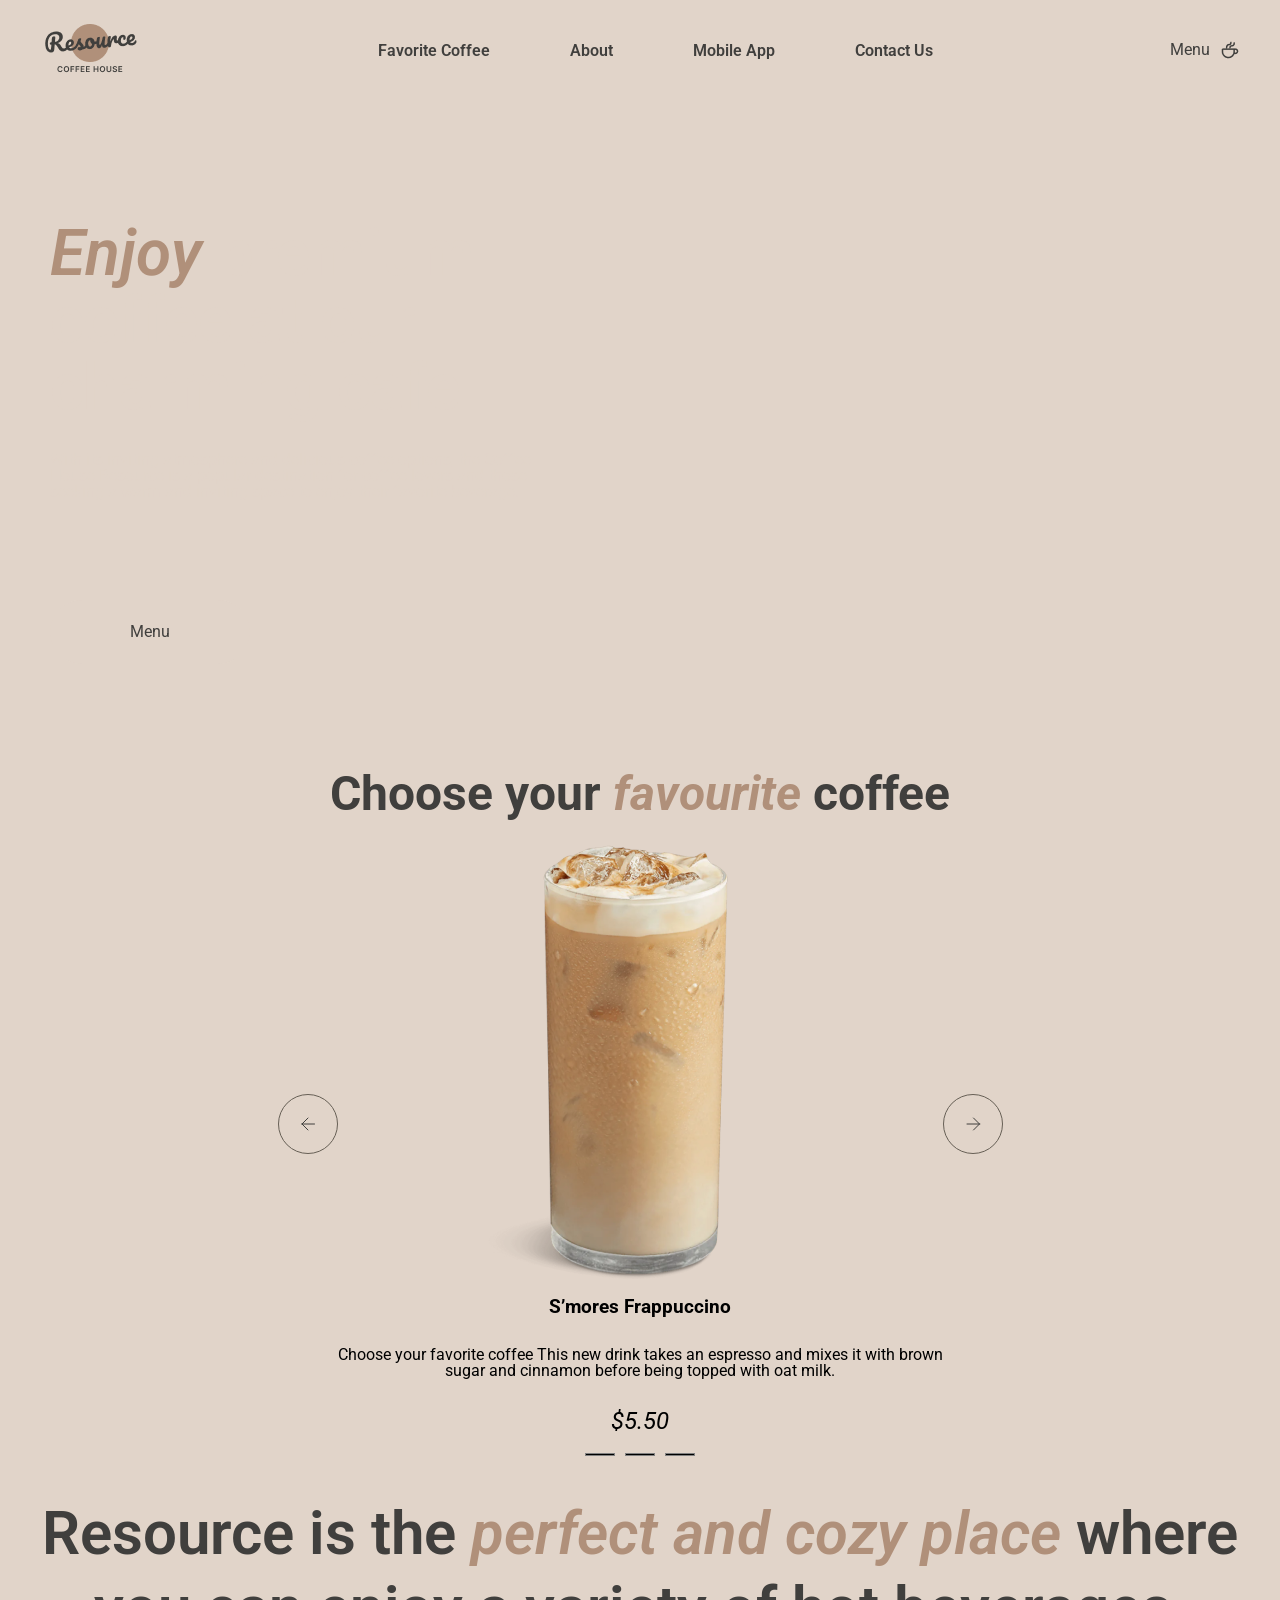
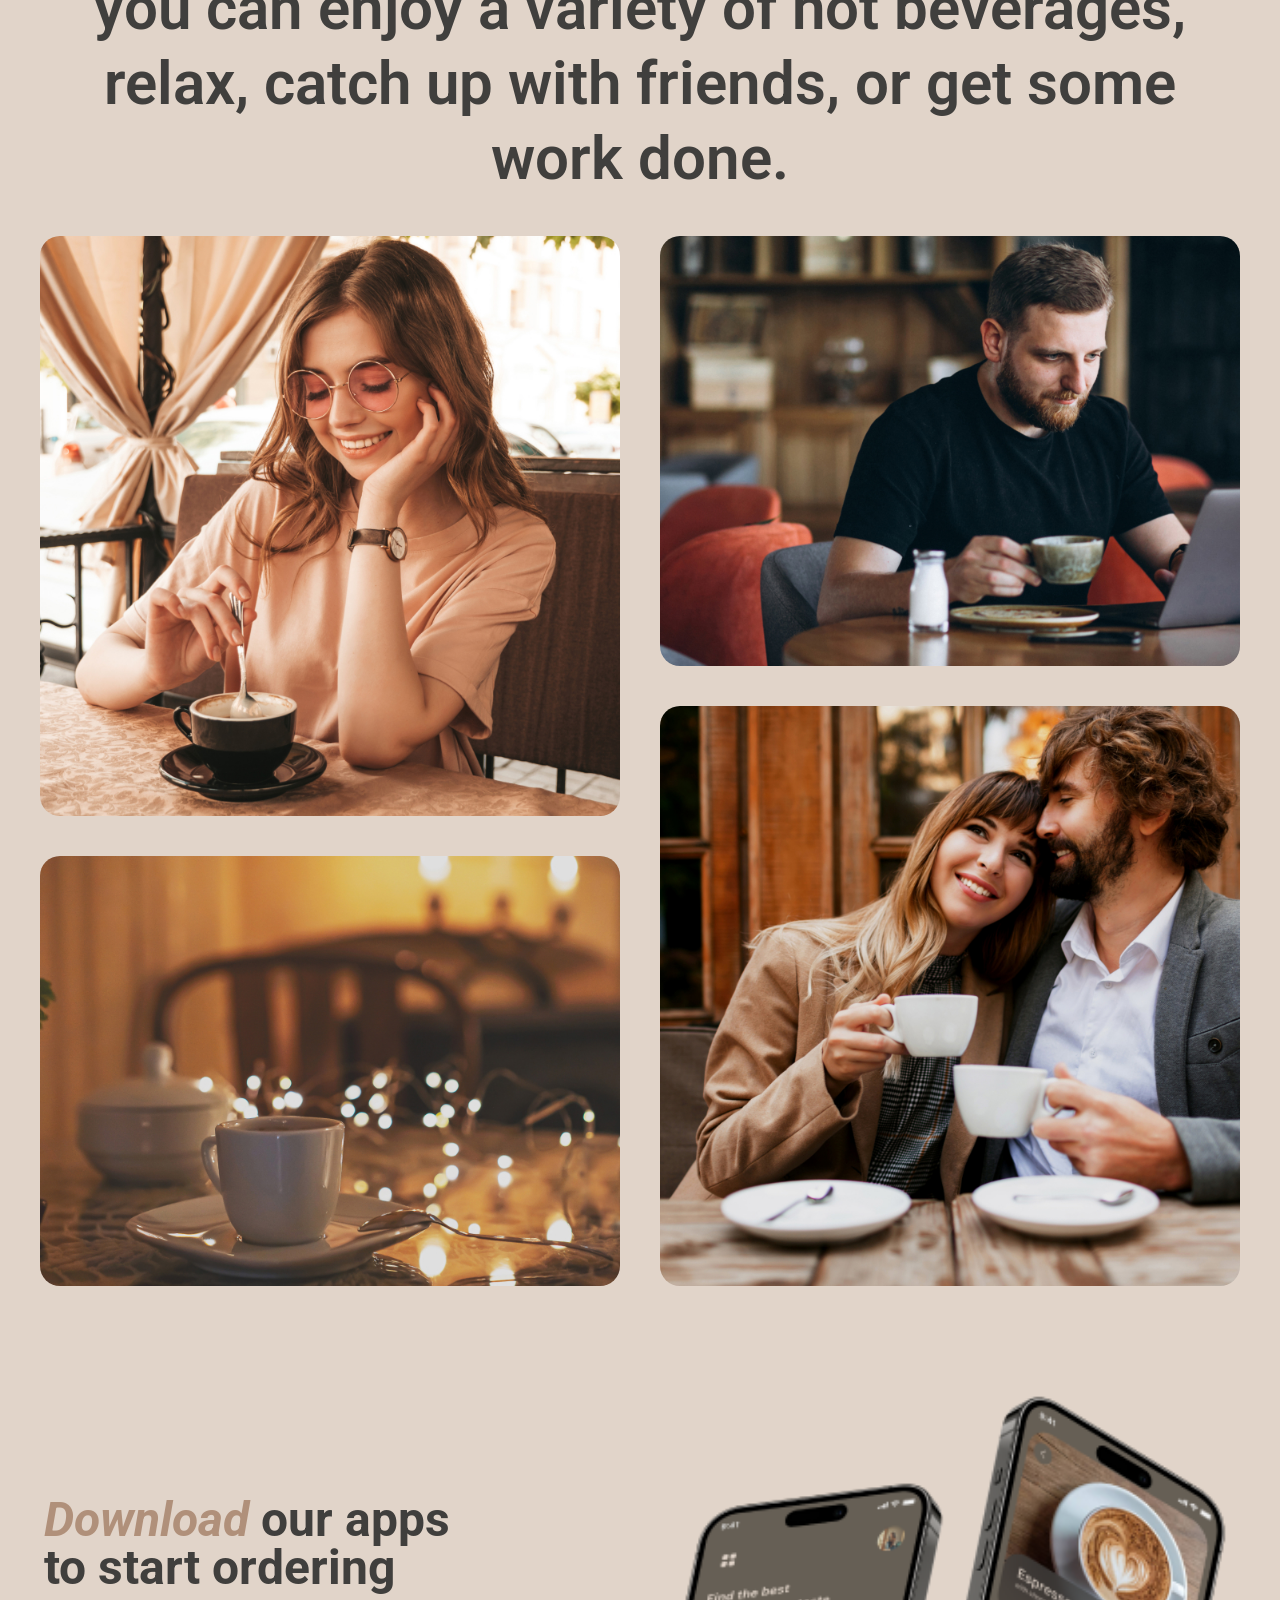
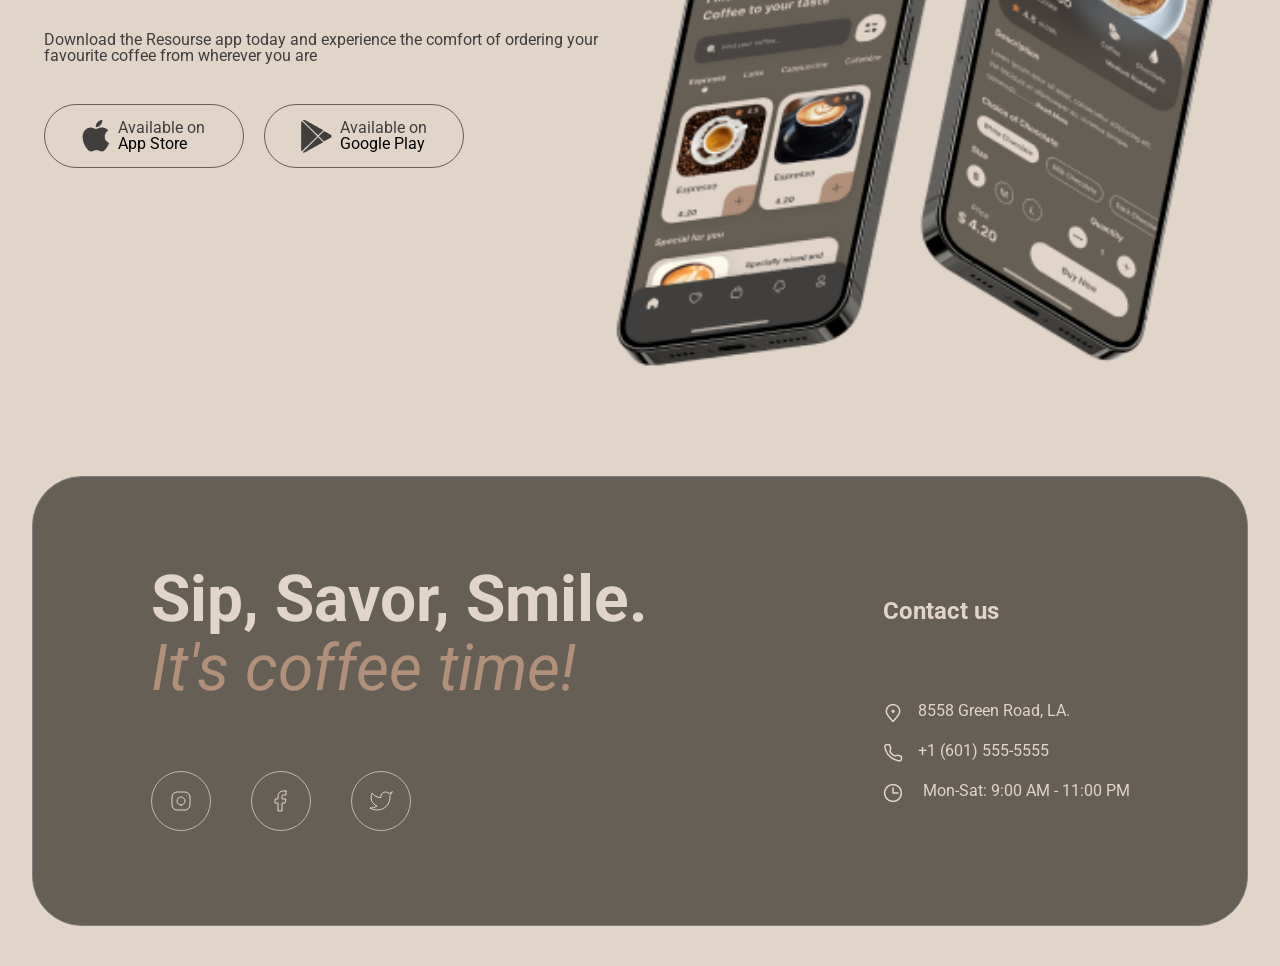
==== coffee-shop/src/home/index.html @ 0530c6e9 "feat: add video in hero section" ====
<!DOCTYPE html>
<html lang="en">

<head>
    <meta charset="UTF-8">
    <meta name="viewport" content="width=device-width, initial-scale=1.0">
    <title>Coffee House 3rd week</title>
    <link rel="stylesheet" href="styles.css">
    <link rel="stylesheet" href="../common/header.css">
    <link rel="stylesheet" href="../common/footer.css">
    <link rel="stylesheet" href="../media.css">
</head>

<body>
    <div class="body-wrapper">
        <!-- HEADER START -->
        <header class="header">
            <div class="header__container">
                <h1 class="header__logo">
                    <a href="./index.html">
                        <img class="logo__img" src="../../assets/icon/logo.png" alt="Logo" />
                    </a>
                </h1>
                <button type="button" class="burger-btn" id="burger">
                    <span class="line"></span>
                    <span class="line"></span>
                </button>
                <nav class="header__menu" id="menu">
                    <ul class="menu__list" id="burger-menu">
                        <li class="menu__item">
                            <a href="#favCoffee" class="menu__link" id="fav-coffee-link">
                                Favorite Coffee
                            </a>
                        </li>
                        <li class="menu__item">
                            <a href="#about" class="menu__link" id="about-link">
                                About
                            </a>
                        </li>
                        <li class="menu__item">
                            <a href="#mobile-app" class="menu__link " id="mobile-app-link">
                                Mobile App
                            </a>
                        </li>
                        <li class="menu__item">
                            <a href="#contact" class="menu__link" id="contact-link">
                                Contact Us
                            </a>
                        </li>
                    </ul>
                </nav>

                <a href="../menu/menu.html" class="header__menu-link" id="header-menu">
                    <p>Menu</p>
                    <img src="../../assets/icon/coffee-cup.png" class="header__menu-img" alt="coffe cup icon" />
                </a>
            </div>
        </header>
        <!-- HEADER END -->

        <main>
            <!-- HERO SECTION START -->
            <section class="hero" id="hero">
                <div class="hero__container">
                    <video
                    autoplay
                    muted
                    loop="loop"
                     src="../../assets/video/video.mp4" 
                     class="hero__video" >
                    
                    </video>




                    <!-- <img src="../../assets/imeges/morning.jpg" class="hero__img" alt="coffee-cup image" /> -->
                    <div class="hero__descr">
                        <h2 class="hero__title"><span>Enjoy</span> premium coffee at our charming cafe</h2>
                        <p class="hero__text">With its inviting atmosphere and delicious coffee options, the Coffee
                            House
                            Resource is a popular destination for coffee lovers and those seeking a warm and inviting
                            space
                            to
                            enjoy their favorite beverage.</p>
                        <a class="hero__link" href="../menu/menu.html">
                            <button class="hero__btn button--primary" id="hero-btn">
                                <span class="hero__btn-text">Menu</span>
                            </button>
                        </a>
                    </div>
                </div>
            </section>
            <!-- HERO SECTION END -->

            <!-- FAV COFFEE SECTION START -->

            <section class="fav-coffee" id="favCoffee">
                <div class="fav-coffee__container">
                    <h2 class="fav-coffee__title">Choose your <span>favourite</span> coffee</h2>
                    <div class="fav-coffee__slider-wrapper">
                        <div class="fav-coffee__slider">
                            <button class="fav-coffee__slider-btn">
                                <svg width="60" height="60" viewBox="0 0 60 60" fill="none"
                                    xmlns="http://www.w3.org/2000/svg">
                                    <rect x="0.5" y="0.5" width="59" height="59" rx="29.5" stroke="#665F55" />
                                    <path d="M36.5 30H24M24 30L30 24M24 30L30 36" stroke="#403F3D"
                                        stroke-linecap="round" stroke-linejoin="round" />
                                </svg>
                            </button>
                            <div class="fav-coffee__slider-line">
                                <div class="fav-coffee__slider-item">
                                    <img src="../../assets/imeges/coffee-slider-1-min.png" alt="coffee"
                                        class="fav-coffee__slider-image" />
                                    <div class="fav-coffee__item-textbox">
                                        <h3 class="fav-coffee__item-title"> S’mores Frappuccino</h3>
                                        <p class="fav-coffee__item-description">Choose your favorite coffee
                                            This new drink takes an espresso and mixes it with brown<br />sugar and
                                            cinnamon
                                            before being topped with oat milk.
                                        </p>
                                        <span class="fav-coffee__item-price">$5.50</span>
                                    </div>
                                </div>

                                <!-- <div class="fav-coffee__slider-item">
                                    <img src="../../assets/imeges/coffee-slider-2-min.png" alt="coffee"
                                        class="fav-coffee__item-image" />
                                    <div class="fav-coffee__item-textbox">
                                        <h3 class="fav-coffee__item-title"> S’mores Frappuccino</h3>
                                        <p class="fav-coffee__item-description">Choose your favorite coffee
                                            This new drink takes an espresso and mixes it with brown<br />sugar and
                                            cinnamon
                                            before being topped with oat milk.
                                        </p>
                                        <span class="fav-coffee__item-price">$5.50</span>
                                    </div>
                                </div> -->

                                <!-- <div class="fav-coffee__slider-item">
                                    <img src="../../assets/imeges/coffee-slider-3-min.png" alt="coffee"
                                        class="fav-coffee__slider-image" />
                                    <div class="fav-coffee__item-textbox">
                                        <h3 class="fav-coffee__item-title"> S’mores Frappuccino</h3>
                                        <p class="fav-coffee__item-description">Choose your favorite coffee
                                            This new drink takes an espresso and mixes it with brown<br />sugar and
                                            cinnamon
                                            before being topped with oat milk.
                                        </p>
                                        <span class="fav-coffee__item-price">$5.50</span>
                                    </div>
                                </div> -->

                                <!-- <div class="fav-coffee__slider-item">
                                    <img src="../../assets/imeges/coffee-slider-2-min.png" alt="coffee"
                                        class="fav-coffee__slider-image" />
                                    <div class="fav-coffee__item-textbox">
                                        <h3 class="fav-coffee__item-title"> S’mores Frappuccino</h3>
                                        <p class="fav-coffee__item-description">Choose your favorite coffee
                                            This new drink takes an espresso and mixes it with brown<br />sugar and
                                            cinnamon
                                            before being topped with oat milk.
                                        </p>
                                        <span class="fav-coffee__item-price">$5.50</span>
                                    </div>
                                </div> -->
                            </div>
                            <button class="fav-coffee__slider-btn">
                                <svg width="60" height="60" viewBox="0 0 60 60" fill="none"
                                    xmlns="http://www.w3.org/2000/svg">
                                    <rect x="0.5" y="0.5" width="59" height="59" rx="29.5" stroke="#665F55" />
                                    <path d="M24 30H36.5M36.5 30L30.5 24M36.5 30L30.5 36" stroke="#403F3D"
                                        stroke-linecap="round" stroke-linejoin="round" />
                                </svg>
                            </button>


                        </div>
                        <div class="fav-coffee__pagination">
                            <span class="fav-coffee__pagination-line fav-coffee__pagination-line--active"></span>
                            <span class="fav-coffee__pagination-line fav-coffee__pagination-line--active"></span>
                            <span class="fav-coffee__pagination-line fav-coffee__pagination-line--active"></span>
                        </div>
                    </div>
                </div>
            </section>
            <!-- FAV COFFEE SECTION END -->


            <section class="about" id="about">
                <div class="about__container">
                    <h2 class="about__title">Resource is the <span>perfect and cozy place</span> where you can enjoy a
                        variety
                        of hot beverages, relax, catch up with friends, or get some work done.</h2>
                    <div class="about__pics">
                        <div class="about__pics-left">
                            <img class="about__img about__img--big" src="../../assets/imeges/about-1.jpg" alt="photo" />
                            <img class="about__img about__img--small" src="../../assets/imeges/about-2.jpg"
                                alt="photo" />
                        </div>
                        <div class="about__pics-right">
                            <img class="about__img about__img--small" src="../../assets/imeges/about-3.jpg"
                                alt="photo" />
                            <img class="about__img about__img--big  shrink" src="../../assets/imeges/about-4.jpg"
                                alt="photo" />
                        </div>
                    </div>
                </div>
            </section>

            <!-- MOBILE-APP start -->
            <section class="mobile-app" id="mobile-app">
                <div class="mobile-app__container">
                    <div class="mobile-app__leftbx">
                        <h2 class="mobile-app__title">
                            <span>Download</span> our apps<br /> to start ordering
                        </h2>
                        <p class="mobile-app__text">
                            Download the Resourse app today and experience the comfort of ordering your<br>favourite
                            coffee
                            from
                            wherever you are
                        </p>
                        <div class="mobile-app__applinks">
                            <div class="mobile-app__link button-app-store">
                                <img src="../../assets/icon/apple.png" alt="">
                                <div class="mobile-app__link-text">
                                    <span class="mobile-app__link-text--available">Available on</span>
                                    <p class="mobile-app__link-text--platform">App Store</p>
                                </div>
                            </div>
                            <div class="mobile-app__link button-google-play">
                                <img src="../../assets/icon/google.png" alt="">
                                <div class="mobile-app__link-text">
                                    <span class="mobile-app__link-text--available">Available on</span>
                                    <p class="mobile-app__link-text--platform">Google Play</p>
                                </div>

                            </div>
                        </div>
                        <div>
                        </div>
                    </div>
                    <img class="mobile-app__rightbx" src="../../assets/imeges/mobile-screens-min.png"
                        alt="phone image" />
                </div>
            </section>
        </main>
        <!-- MOBILE-APP END -->

        <!-- FOOTER start -->
        <footer class="footer" id="contact">
            <div class="footer__container">

                <div class="footer__left">
                    <div class="footer__greeting">
                        <h2 class="footer__greeting-title">Sip, Savor, Smile.</h2>
                        <p class="footer__greeting-text">It's coffee time!</p>
                    </div>
                    <ul class="footer__social-icons">
                        <li class="footer__social-icon">
                            <a href="https://www.instagram.com/your_account" target="_blank">
                                <svg width="60" height="60" viewBox="0 0 60 60" fill="none"
                                    xmlns="http://www.w3.org/2000/svg">
                                    <rect x="0.5" y="0.5" width="59" height="59" rx="29.5" stroke="#C1B6AD" />
                                    <path
                                        d="M30 34C32.2091 34 34 32.2091 34 30C34 27.7909 32.2091 26 30 26C27.7909 26 26 27.7909 26 30C26 32.2091 27.7909 34 30 34Z"
                                        stroke="#E1D4C9" stroke-linecap="round" stroke-linejoin="round" />
                                    <path
                                        d="M21 34V26C21 23.2386 23.2386 21 26 21H34C36.7614 21 39 23.2386 39 26V34C39 36.7614 36.7614 39 34 39H26C23.2386 39 21 36.7614 21 34Z"
                                        stroke="#E1D4C9" />
                                    <path d="M35.5 24.51L35.51 24.4989" stroke="#E1D4C9" stroke-linecap="round"
                                        stroke-linejoin="round" />
                                </svg>
                            </a>
                        </li>
                        <li class="footer__social-icon">
                            <a href="https://www.facebook.com/your_account" target="_blank">
                                <svg width="60" height="60" viewBox="0 0 60 60" fill="none"
                                    xmlns="http://www.w3.org/2000/svg">
                                    <rect x="0.5" y="0.5" width="59" height="59" rx="29.5" stroke="#C1B6AD" />
                                    <path
                                        d="M35 20H32C30.6739 20 29.4021 20.5268 28.4645 21.4645C27.5268 22.4021 27 23.6739 27 25V28H24V32H27V40H31V32H34L35 28H31V25C31 24.7348 31.1054 24.4804 31.2929 24.2929C31.4804 24.1054 31.7348 24 32 24H35V20Z"
                                        stroke="#E1D4C9" stroke-linecap="round" stroke-linejoin="round" />
                                </svg>
                            </a>
                        </li>
                        <li class="footer__social-icon">
                            <a href="https://twitter.com/your_account" target="_blank">

                                <svg width="60" height="60" viewBox="0 0 60 60" fill="none"
                                    xmlns="http://www.w3.org/2000/svg">
                                    <rect x="0.5" y="0.5" width="59" height="59" rx="29.5" stroke="#C1B6AD" />
                                    <path
                                        d="M41 21.0101C41 21.0101 38.9821 22.2022 37.86 22.5401C37.2577 21.8476 36.4573 21.3567 35.567 21.134C34.6767 20.9112 33.7395 20.9673 32.8821 21.2945C32.0247 21.6218 31.2884 22.2045 30.773 22.9638C30.2575 23.7231 29.9877 24.6224 30 25.5401V26.5401C28.2426 26.5856 26.5013 26.1959 24.931 25.4055C23.3607 24.6151 22.0103 23.4487 21 22.0101C21 22.0101 17 31.0101 26 35.0101C23.9405 36.408 21.4872 37.109 19 37.0101C28 42.0101 39 37.0101 39 25.5101C38.9991 25.2315 38.9723 24.9537 38.92 24.6801C39.9406 23.6735 41 21.0101 41 21.0101Z"
                                        stroke="#E1D4C9" stroke-linecap="round" stroke-linejoin="round" />
                                </svg>
                            </a>
                        </li>
                    </ul>
                </div>

                <div class="footer__right">
                    <h4 class="footer__title">Contact us</h4>
                    <div class="footer__contact-info">
                        <div class="footer__contact-info-item">
                            <a href="https://www.google.com/maps/search/?api=1&query=your+location" target="_blank"
                                class="footer__link">
                                <img src="../../assets/icon/pin-alt.png" alt="pin-icon" />
                                <span class="footer__link-text">8558 Green Road, LA.</span>
                            </a>
                        </div>
                        <div class="footer__contact-info-item">
                            <a href="tel:+16015555555" class="footer__link">
                                <img src="../../assets/icon/phone.png" alt="phone-icon" />
                                <span class="footer__link-text">+1 (601) 555-5555</span>
                            </a>
                        </div>
                        <div class="footer__contact-info-item">
                            <img src="../../assets/icon/clock.png" alt="clock-icon" />
                            <p class="footer__contact-info-text">
                                Mon-Sat: 9:00 AM - 11:00 PM
                            </p>
                        </div>
                    </div>
                </div>
            </div>
        </footer>
    </div>

    <script src="./script.js"></script>
    <script src="../common/index.js"></script>
</body>

</html>
---- coffee-shop/src/home/styles.css ----
@import url("https://fonts.googleapis.com/css2?family=Lora:wght@400;700&family=Open+Sans&family=Roboto:ital,wght@0,100;0,300;0,400;0,500;0,700;0,900;1,100;1,300;1,400;1,500;1,700;1,900&display=swap");

* {
  margin: 0;
  padding: 0;
  box-sizing: border-box;
  font-family: "Roboto", sans-serif;
}

*,
*::before,
*::after {
  box-sizing: border-box;
}

html {
  scroll-behavior: smooth;
}

html,
body {
  scroll-behavior: smooth !important;
}

body {
  line-height: 1.5;
  -webkit-font-smoothing: antialiased;
}

input,
button,
textarea,
select {
  font: inherit;
}

p,
h1,
h2,
h3,
h4,
h5,
h6 {
  overflow-wrap: break-word;
}

/* HTML5 display-role reset for older browsers */
article,
aside,
details,
figcaption,
figure,
footer,
header,
hgroup,
menu,
nav,
section {
  display: block;
}

body {
  line-height: 1;
}

.body-wrapper {
  overflow: hidden;
  width: 100%;
  position: relative;
}

ol,
ul {
  list-style: none;
}

blockquote,
q {
  quotes: none;
}

blockquote:before,
blockquote:after,
q:before,
q:after {
  content: "";
  content: none;
}

table {
  border-collapse: collapse;
  border-spacing: 0;
}

/* BUTTONS */

.button--primary {
  display: flex;
  justify-content: center;
  align-items: center;
  padding: 1.25rem 4.875rem; /* 20px 78px */
  gap: 0.5rem; /* 8px */
  width: 12.5rem;
  height: 4rem;
  background: #e1d4c9;
  border-radius: 100px;
  position: relative;
}

.button--primary::after {
  content: url("../assets/icon/coffee-cup.png");
  position: absolute;
  right: 3.625rem; /* 58px */
  opacity: 0;
  transition: opacity 0.3s ease;
  z-index: 2000;
  width: 1.25rem; /* 20px */
  height: 1.25rem; /* 20px */
}

.button--primary:hover::after {
  opacity: 1;
}

.button-secondary {
  /* box-sizing: border-box; */
  display: flex;
  flex-direction: row;
  justify-content: center;
  align-items: center;
  padding: 0.625rem 4.875rem; /* 10px 78px */
  gap: 0.5rem; /* 8px */
  width: 12.5rem;
  height: 2.75rem;
  border: 1px solid #665f55;
  border-radius: 100px;
}

.button-secondary:hover {
  /* State=hover */
  /* Background/Container */
  background: #665f55;
  border-radius: 100px;
}

.button-app-store {
  /* button-app-store */
  /* State=default */
  display: flex;
  flex-direction: row;
  align-items: center;
  justify-content: center;
  padding: 0.75rem 1.25rem; /* 12px 20px */
  gap: 0.5rem; /* 8px */
  width: 12.5rem; /* 200px / 16 */
  height: 4rem; /* 64px / 16 */
  border: 1px solid #665f55;
  border-radius: 100px;
}

.button-app-store:hover {
  background: #665f55;
  border-radius: 100px;
  color: #e1d4c9;
}

.button-app-store:hover .mobile-app__link-text {
  color: white;
  /* App Store */
  color: #e1d4c9;
}

.button-google-play {
  display: flex;
  flex-direction: row;
  align-items: center;
  justify-content: center;
  padding: 0.75rem 1.25rem; /* 12px 20px */
  gap: 0.5rem; /* 8px */
  width: 12.5rem;
  height: 4rem;
  border: 1px solid #665f55;
  border-radius: 100px;
}

.button-google-play:hover {
  background: #665f55;
  border-radius: 100px;
  color: #e1d4c9;
}

.tab-button {
  display: flex;
  flex-direction: row;
  justify-content: center;
  align-items: center;
  padding: 0.5rem 1rem 0.5rem 0.5rem; /* 8px 16px 8px 8px */
  gap: 0.5rem; /* 8px */
  width: 7.1875rem;
  height: 2.875rem;
  /* Border/Light */
  border: 1px solid #c1b6ad;
  border-radius: 100px;
}

.tab-button:hover,
.tab-button.active {
  /* Background/Container */
  background: #665f55;
}

/* HERO SECTION START */
.hero {
  position: relative;
  display: flex;
  flex-direction: column;
  max-width: 90rem; /* 1440px */
  width: 100%;
  background-color: #e1d4c9;
  height: fit-content;
  padding: 0 1.25rem 30px; /* 20px */
  margin: 0 auto;
}

.hero__container {
  display: flex;
  max-width: 90rem; /* 1440px */
  width: 100%;
  margin: 0 auto;
}

.hero__video {
  width: calc(100vw - 2.5rem); /* 40px */
  height: 40rem; /* 640px */
  border-radius: 40px;
  width: 100%;
  object-fit: cover;
}

.hero__descr {
  position: absolute;
  left: 6.25rem; /* 100px */
  top: 7.5rem; /* 120px */
  display: flex;
  flex-direction: column;
  justify-content: space-between;
  width: 33.13rem; /* 33, 13rem */
  height: 27.75rem;
  color: #e1d4c9;
}

.hero__title {
  font-size: 4rem;
  line-height: 105%;
  font-weight: 600;
  width: 33rem;
  height: 27.75rem;
  padding-bottom: 1.875rem; /* 30px */
}

.hero__text {
  width: 33rem;
}

.hero__title span {
  color: #b0907a;
}

@media (max-width: 23.75rem) {
  /* 380px */

  .hero__title {
    /* width: 316px; */
    height: 9rem; /* 144px */
    font-weight: 600;
    /* font-size: 12px; */
    line-height: 115%;
  }
}

.hero__text {
  color: #e1d4c9;
  font-size: 1em;
}

.hero__link {
  text-decoration: none;
}

.hero__btn {
  margin-top: 6.25rem; /* 100px */
  width: 12.5rem;
  height: 4rem;
  border-radius: 100px;
  border: #000000;
  background: #e1d4c9;
  color: #403f3d;
  padding: 1.25rem 4.875rem; /* 20px 78px */
  cursor: pointer;
}

.hero__btn:hover {
  cursor: pointer;
  background: white;
}

.hero__btn-img {
  display: none;
}

.hero__btn-text {
  color: #403f3d;
  font-style: normal;
}

/* HERO SECTION END */

/* FAVE COFFEE SECTION START */
.fav-coffee {
  width: 100%;
  max-width: 1440px;
  height: auto;
  display: flex;
  flex-direction: column;
  padding: 0px 40px;
  align-items: center;
  margin: 0 auto;
  background-color: #e1d4c9;
}

.fav-coffee__container {
  display: flex;
  flex-direction: column;
  align-items: center;
  justify-content: center;
  margin: 0 auto;
}

.fav-coffee__title {
  font-size: 3rem;
  color: #403f3d;
  text-align: center;
}

.fav-coffee__title span {
  color: #b0907a;
}

.fav-coffee__slider-wrapper {
  display: flex;
  flex-direction: column;
}

.fav-coffee__slider {
  display: flex;
  flex-direction: row;
}

.fav-coffee__slider-line {
  display: flex;
  flex-direction: row;
}

@media (min-width: 381px) and (max-width: 768px) {
  .fav-coffee {
    max-width: 768px;
    width: 100%;
    flex-direction: column;
    justify-content: center;
    align-items: center;
    margin: 0 auto;
    padding: 0px 20px;
  }
}

@media (max-width: 380px) {
  .fav-coffee {
    max-width: 380px;
    width: 100%;
    flex-direction: column;
    justify-content: center;
    align-items: center;
    margin: 0 auto;
    padding: 0px;
  }
}

@media (min-width: 381px) and (max-width: 768px) {
  .fav-coffee__container {
    max-width: 768px;
    width: 100%;
    flex-direction: column;
    justify-content: center;
    align-items: center;
    margin: 0 auto;
  }
}

@media (max-width: 380px) {
  .fav-coffee__container {
    max-width: 380px;
    width: 100%;
    flex-direction: column;
    justify-content: center;
    align-items: center;
    margin: 0 auto;
  }
}

.fav-coffee__slider-btn {
  background-color: transparent;
  outline: none;
  border: none;
  cursor: pointer;
}

.fav-coffee__slider-btn:hover svg rect,
.fav-coffee__slider-btn:hover svg path {
  stroke: #fff;
}

/* to make a hover for svg!!! */
.fav-coffee__slider-item {
  display: flex;
  flex-direction: column;
  justify-content: center;
  align-items: center;
}

.fav-coffee__item-textbox {
  display: flex;
  flex-direction: column;
  justify-content: center;
  align-items: center;
  gap: 30px;
}

.fav-coffee__item-description {
  text-align: center;
}

.fav-coffee__item-price {
  color: black;
  font-size: 1.5rem;
  justify-self: center;
}

.fav-coffee__pagination {
  display: flex;
  flex-direction: row;
  justify-content: center;
  align-items: center;
  gap: 10px;
  padding-top: 20px;
}

.fav-coffee__pagination-line {
  width: 30px;
  height: 1px;
  background-color: grey;
  border: 1px solid grey;
}

.fav-coffee__pagination-line--active {
  height: 3px;
  background-color: black;
}

span {
  color: #b0907a;
  font-style: italic;
}

@media (min-width: 769px) and (max-width: 1100px) {
  .fav-coffee {
    max-width: 1100px;
    width: 100%;
    flex-direction: column;
    justify-content: center;
    align-items: center;
    margin: 0 auto;
    padding: 0px 20px;
    height: auto;
  }
}

@media (min-width: 381px) and (max-width: 768px) {
  /* fav-coffee start */
  .fav-coffee__slider-item {
    display: flex;
    flex-direction: column;
    justify-content: center;
    align-items: center;
  }

  .fav-coffee__title {
    font-style: normal;
    font-weight: 600;
    font-size: 3.2rem;
    line-height: 125%;
    text-align: center;
  }

  .fav-coffee__item-description {
    width: 25rem;
    font-size: 1rem;
    text-align: center;
  }
}

@media (max-width: 380px) {
  .fav-coffee__slider-item {
    display: flex;
    max-width: 380px;
    flex-direction: column;
    align-items: center;
    justify-content: center;
  }

  .fav-coffee__title {
    height: 80px;
    font-style: normal;
    font-weight: 600;
    font-size: 2rem;
    line-height: 125%;
    text-align: center;
  }

  .fav-coffee__item-description {
    height: 72px;
    font-weight: 400;
    font-size: 1rem;
    line-height: 150%;
    text-align: center;
    color: #403f3d;
  }
}

/* ABOUT SECTION  start */
.about {
  display: flex;
  width: 100%;
  max-width: 1440px;
  height: auto;
  background-color: #e1d4c9;
  padding: 40px;
  margin: 0 auto;
}

.about__container {
  display: flex;
  flex-wrap: wrap;
  flex-direction: column;
  gap: 10px;
  /* margin: 0 auto; */
}

.about__title {
  padding-bottom: 30px;
  text-align: center;
  font-style: normal;
  font-weight: 600;
  font-size: 3.75rem;
  line-height: 125%;
  color: #403f3d;

  /* width: 1360px; */
}

.about__title span {
  color: #b0907a;
}

.about__pics {
  display: flex;
  flex-direction: row;
  justify-content: space-around;
  align-items: center;
  gap: 40px;
}

.about__img {
  border-radius: 20px;
  object-fit: cover;
}

.about__img--big {
  max-width: 41.25rem;
  width: 100%;
  max-height: 36.875rem;
  height: 100%;
}

.about__img--small {
  max-width: 41.25rem;
  width: 100%;
  max-height: 26.875rem;
  height: 100%;
}

.about__pics-left,
.about__pics-right {
  display: flex;
  flex-direction: column;
  gap: 40px;
}

/* ABOUT SECTION  end*/

/* MOBILE APP SECTION start */

.mobile-app {
  display: flex;
  width: 100%;
  max-width: 1440px;
  height: auto;
  background-color: #e1d4c9;
  margin: 0 auto;
}

.mobile-app__container {
  display: flex;
  justify-content: space-around;
  width: 100%;
  margin: 0 auto;
  padding: 40px;
}

.mobile-app__leftbx {
  display: flex;
  flex-direction: column;
  gap: 40px;
}

.mobile-app__title {
  font-size: 3rem;
  color: #403f3d;
  margin-top: 130px;
}

.mobile-app__title span {
  color: #b0907a;
}

.mobile-app__text {
  color: #403f3d;
}

.mobile-app__applinks {
  display: flex;
  flex-direction: row;
  gap: 20px;
}

.mobile-app__link:hover {
  cursor: pointer;
}

/* .mobile-app__link {
  display: flex;
  flex-wrap: row;
  justify-content: center;
  align-items: center;
  gap: 20px;
  color: #403F3D;
  width: 15rem;
  height: 5rem;
  border: 1px solid #665F55;
  border-radius: 55px;
} */

/* .mobile-app__link:hover {
  background-color: #403F3D !important;
  cursor: pointer;
  color: white;
}

.mobile-app__link:hover.mobile-app__link-text {
  color: white !important;
} */

.mobile-app__rightbx {
  max-width: 39.38rem;
  width: 100%;
  max-height: 39.38rem;
  height: 100%;
}

.mobile-app__link-text--available {
  color: #403f3d;
  font-style: normal;
}

/* MOBILE APP SECTION end */

/* MODALS */

.modal {
  display: flex;
  gap: 20px;
  margin: 0 auto;
  display: flex;
  flex-direction: column;
  justify-content: flex-start;
  align-items: flex-start;
  padding: 16px;
  position: relative;
  width: 800px;
  height: 504px;
  background: #e1d4c9;
  border-radius: 40px;
  position: fixed;
  top: 50%;
  left: 50%;
  z-index: 1000;
  transform: translate(-50%, -50%);
}

.blur {
  filter: blur(10px);
}

.modal--hidden {
  display: none;
}

.modal-content {
  display: flex;
  flex-direction: row;
  justify-content: space-between;
  gap: 20px;
}

.modal__img {
  width: 340px;
  height: 340px;
  border-radius: 40px;
}

.modal__descr {
  display: flex;
  flex-direction: column;
  justify-content: space-between;
  align-items: flex-start;
  width: 380px;
  height: fit-content;
  gap: 20px;
}

.modal__heading {
  /* Auto layout */
  display: flex;
  flex-direction: column;
  justify-content: center;
  align-items: flex-start;
  padding: 0px;
  gap: 12px;
  width: 438px;
  height: 90px;
}

.modal__title {
}

.modal__text {
  width: 380px;
}

.modal__size {
  display: flex;
  flex-direction: row;
}

.modal__additives {
  display: flex;
  flex-direction: row;
}

.modal__total {
  justify-content: space-between;
  /* Auto layout */
  display: flex;
  flex-direction: row;
  align-items: center;
  padding: 0px;
  gap: 20px;
  width: 400px;
  height: 30px;
}

.modal__info {
  box-sizing: border-box;
  /* Auto layout */
  display: flex;
  flex-direction: row;
  align-items: flex-start;
  padding: 12px 0px;
  gap: 8px;
  width: 400px;
  height: 52px;
  border-top: 1px solid #c1b6ad;
}

.modal__btn {
  box-sizing: border-box;
  display: flex;
  flex-direction: row;
  justify-content: center;
  align-items: center;
  padding: 10px 78px;
  gap: 8px;
  width: 400px;
  height: 2.75rem;
  border: 1px solid #665f55;
  background-color: #e1d4c9;
  border-radius: 100px;
}

.modal__tabs {
  display: flex;
  flex-direction: column;
  justify-content: space-between;
  align-items: flex-start;
  gap: 10px;
}

.modal__tabs-items {
  display: flex;
  /* flex-direction:column; */
  justify-content: space-between;
  align-items: flex-start;
  flex-wrap: wrap;
  gap: 10px;
}

.modal__tabs-item {
  /* Auto layout */
  display: flex;

  flex-direction: row;
  justify-content: center;
  align-items: center;
  padding: 8px 16px 8px 8px;
  gap: 8px;
  /* width: 116px;
height: 46px; */
  width: 7.25rem; /* 116px / 16px */
  height: 2.875rem;
  /* Background/Container */
  background: #e1d4c9;
  border: 1px solid #665f55;
  border-radius: 100px;
}

.modal__tabs-item span {
  /* border: 1px solid black; */
  /* background-color: brown; */
  border-radius: 50%;
  padding: 10px;
  width: 30px;
  height: 30px;
  background: #c1b6ad;
  border-radius: 100px;
  border: 1px solid #c1b6ad;
  align-items: center;
  justify-content: center;
}
---- coffee-shop/src/common/header.css ----
@import url("https://fonts.googleapis.com/css2?family=Lora:wght@400;700&family=Open+Sans&family=Roboto:ital,wght@0,100;0,300;0,400;0,500;0,700;0,900;1,100;1,300;1,400;1,500;1,700;1,900&display=swap");

.header {
  max-width: 90rem; /* 1440px / 16 */
  width: 100%;
  background-color: #e1d4c9;
  height: 6.25rem; /* 100px / 16 */
  display: flex;
  padding: 2.5rem; /* 40px / 16 */
  margin: 0 auto;
}

.header__container {
  display: flex;
  justify-content: space-between;
  align-items: center;
  position: relative;
  width: 100%;
}

/* .header__navbar {
  display: flex;
  justify-content: space-between;
  align-items: center;
} */

.menu__list {
  display: flex;
  align-items: center;
  list-style-type: none;
  justify-content: center;
  gap: 5rem;
  font-size: 1.4em;
  word-wrap: none;
}

.menu__item:hover {
  font-weight: bold;
  cursor: pointer;
}

.menu__link {
  text-decoration: none;
  font-style: normal;
  font-weight: 600;
  font-size: 1rem;
  line-height: 150%;
  /* identical to box height, or 24px */
  color: #403f3d;
  scroll-behavior: smooth;
  position: relative;
}

.header__menu-link::after,
.menu__link::after {
  content: " ";
  position: absolute;
  height: 2px;
  background-color: #403f3d;
  width: 0;
  opacity: 0.3;
  right: 50%;
  bottom: -4px;
  transition: all 0.8s ease;
}

.header__menu-link:hover::after,
.menu__link:hover::after {
  right: 0;
  width: 100%;
  opacity: 1;
}

/* add hover for nav links  */

.header__menu-link {
  display: flex;
  align-items: center;
  gap: 0.625rem; /* 10px / 16 */
  text-decoration: none;
  color: #403f3d;
  position: relative;
}


/* BURGER MENU STYLES */
.burger-btn {
  display: none;
  position: relative;
  background-color: transparent;
  width: 40px;
  height: 40px;
  right: 0px; /* 10px / 16 */
  /* top: -0.625rem;  */
  outline: none;
  border: none;
  cursor: pointer;
  /* border: 1px solid black;
  border-radius: 50%; */
}
/* BURGER MENU STYLES */

.burger-btn .line {
  display: block;
  position: absolute;
  width: 20px;
  height: 2px;
  background-color: black;
  left: 10px;
}

.burger-btn .line:nth-child(1) {
  transform: translateY(4px);
  transition: transform 0.3s ease;
}

.burger-btn .line:nth-child(2) {
  transform: translateY(-4px);
  transition: transform 0.3s ease;
}

/* make a cross */
.header.open .burger-btn .line:nth-child(1) {
  transform: translateY(0) rotate(45deg);
}

.header.open .burger-btn .line:nth-child(2) {
  transform: translateY(0) rotate(-45deg);
}

@media (min-width: 769px) and (max-width: 900px) {
  .header {
    max-width: 56.25rem;
    width: 100%;
    margin: 0 auto;
  }

  .header__container {
    align-items: center;
  }

  .burger-btn {
    display: block;
  }

  .header__menu {
    position: fixed;
    visibility: hidden;
    right: -100%;
    top: 4rem;
    z-index: 2000;
    max-width: 56.25rem;
    width: 100%;
    background-color: #e1d4c9;
    border: 1px solid #e1d4c9;
    height: calc(100vh - 4rem);
    display: flex;
    justify-content: center;
    align-items: center;
    transition: transform 0.5s ease, visibility 0.5s ease;
  }

  .header.open .header__menu {
    display: flex;
    visibility: visible;
    transform: translateX(-100%);
  }

  .menu__list {
    flex-direction: column;
    justify-content: center;
    align-items: center;
    gap: 36px;
    margin: 0 auto;
  }

  .menu__link {
    font-style: normal;
    font-weight: 600;
    font-size: 1.5rem;
    line-height: 125%;
    color: #403f3d;
    position: relative;
  }

 .menu__link::after {
    content: " ";
    position: absolute;
    height: 2px;
    background-color: #403f3d;
    width: 0;
    opacity: 0.3;
    right: 50%;
    bottom: -4px;
    transition: all 0.8s ease;
 }

 .menu__link:hover::after {
  right: 0;
    width: 100%;
    opacity: 1;
 }


  body.menu-open {
    overflow: hidden;
    /* Отключает прокрутку страницы */
  }

  .header__menu-link {
    display: none;
  }

  .burger-btn .line:nth-child(1) {
    transform: translateY(4px);
    transition: transform 0.3s ease;
  }
  .burger-btn .line:nth-child(2) {
    transform: translateY(-4px);
    transition: transform 0.3s ease;
  }
}

@media (min-width: 381px) and (max-width: 768px) {
  .header {
    max-width: 48rem;
    width: 100%;
    margin: 0 auto;
  }

  .header__container {
    align-items: center;
  }

  .burger-btn {
    display: block;
  }

  .header__menu {
    position: fixed;
    visibility: hidden;
    right: -100%;
    top: 4rem;
    z-index: 2000;
    max-width: 48rem;
    width: 100%;
    background-color: #e1d4c9;
    border: 1px solid #e1d4c9;
    height: calc(100vh - 4rem);
    display: flex;
    justify-content: center;
    align-items: center;
    transition: transform 0.5s ease, visibility 0.5s ease;
  }

  .header.open .header__menu {
    display: flex;
    visibility: visible;
    transform: translateX(-100%);
  }

  .menu__list {
    flex-direction: column;
    justify-content: center;
    align-items: center;
    gap: 36px;
    margin: 0 auto;
  }

  .menu__link {
    font-style: normal;
    font-weight: 600;
    font-size: 1.5rem;
    line-height: 125%;
    color: #403f3d;
  }

  body.menu-open {
    overflow: hidden;
    /* Отключает прокрутку страницы */
  }

  .header__menu-link {
    display: none;
  }

  .burger-btn .line:nth-child(1) {
    transform: translateY(4px);
    transition: transform 0.3s ease;
  }

  .burger-btn .line:nth-child(2) {
    transform: translateY(-4px);
    transition: transform 0.3s ease;
  }
}

@media (max-width: 380px) {
  .header {
    max-width: 23.75rem;
    /* 380px */
    width: 100%;
    height: 64px;
    margin: 0 auto;
    /* padding: 0px 8px; */
  }

  .header__container {
    align-items: center;
  }

  .burger-btn {
    display: block;
  }

  .header__menu {
    position: fixed;
    visibility: hidden;
    right: -100%;
    top: 4rem;
    z-index: 2000;
    max-width: 23.75rem;
    width: 100%;
    background-color: #e1d4c9;
    border: 1px solid #e1d4c9;
    height: calc(100vh - 4rem);
    display: flex;
    justify-content: center;
    align-items: center;
    transition: transform 0.5s ease, visibility 0.5s ease;
  }

  .header.open .header__menu {
    display: flex;
    visibility: visible;
    transform: translateX(-100%);
  }

  .menu__list {
    flex-direction: column;
    justify-content: center;
    align-items: center;
    gap: 36px;
    margin: 0 auto;
  }

  .menu__link {
    font-style: normal;
    font-weight: 600;
    font-size: 1.5rem;
    line-height: 125%;
    color: #403f3d;
  }

  body.menu-open {
    overflow: hidden;
    /* Отключает прокрутку страницы */
  }

  .header__menu-link {
    display: none;
  }
}
---- coffee-shop/src/common/footer.css ----
@import url("https://fonts.googleapis.com/css2?family=Lora:wght@400;700&family=Open+Sans&family=Roboto:ital,wght@0,100;0,300;0,400;0,500;0,700;0,900;1,100;1,300;1,400;1,500;1,700;1,900&display=swap");

.footer {
  display: flex;
  max-width: 90rem; /* 1440px / 16 */
  width: 100%;
  padding-top: 2.5rem; /* 40px / 16 */
  margin: 0 auto;
  background-color: #e1d4c9;
  /* height: auto; */
}

.footer__container {
  display: flex;
  justify-content: space-around;
  align-items: center;
  width: 100%;
  max-width: 95%;
  height: 28.125rem; /* 450px / 16 */
  margin: 0 auto;
  border: 0.0625rem solid grey; /* 1px / 16 */
  background-color: #665f55;
  border-radius: 3.125rem; /* 50px / 16 */
  position: center center;
  text-align: left;
  margin-bottom: 2.5rem; /* 40px / 16 */
  /* max-width: 90rem; */
  /* height: 90%; */
}

.footer__left {
  display: flex;
  flex-direction: column;
  justify-content: space-between;
  gap: 3.125rem; /* 50px / 16 */
}

.footer__right {
  display: flex;
  flex-direction: column;
  justify-content: space-between;
  gap: 3.125rem; /* 50px / 16 */
}

.footer__title {
  color: #e1d4c9;
  font-size: 1.5rem;
  margin-bottom: 1.875rem; /* 30px / 16 */
}

.footer__greeting {
  display: flex;
  flex-direction: column;
  gap: 0.3125rem; /* 5px / 16 */
}

.footer__social-icons {
  display: flex;
  gap: 2.5rem; /* 40px / 16 */
  list-style-type: none;
  margin-top: 1.25rem; /* 20px / 16 */
}

.footer__social-icon:hover {
  cursor: pointer;
}

.footer__greeting-title {
  font-size: 1.5rem;
  color: #e1d4c9;
}

.footer__greeting-text {
  color: #b0907a;
  font-style: italic;
  font-size: 4rem;
}

.footer__contact-info {
  display: flex;
  flex-direction: column;
  gap: 1.25rem; /* 20px / 16 */
  color: #e1d4c9;
}

.footer__greeting-title {
  color: #e1d4c9;
  font-size: 4rem;
}

.footer__contact-info-item {
  display: flex;
  gap: 1.25rem; /* 20px / 16 */
}

.footer__link {
  text-decoration: none;
  display: flex;
  gap: 15px;
}

.footer__link-text {
  text-decoration: none;
  color: #e1d4c9;
  font-style: normal;
}

.footer__link:hover {
  cursor: pointer;
}

@media (min-width: 769px) and (max-width: 1100px) {
  .footer {
    width: 100%;
    max-width: 68.75rem;
  }
}

@media (min-width: 381px) and (max-width: 768px) {
  /* footer section start */
  .footer {
    max-width: 48rem;
    width: 100%;
    padding: 0px 40px;
  }

  .footer__container {
    height: 736px;
    flex-direction: column;
    justify-content: center;
    align-items: flex-start;
    gap: 20px;
    padding: 20px;
    height: auto;
  }

  .footer__left {
    flex-direction: column;
    gap: 15px;
  }

  .footer__greeting-title {
    font-size: 3.75rem;
    font-style: normal;
    font-weight: 600;
    line-height: 125%;
  }

  .footer__greeting-text {
    color: #b0907a;
    font-size: 3.75rem;
  }

  .footer__social-icon {
    padding: 10px;
  }
}

@media (max-width: 380px) {
  /* footer start */
  .footer {
    max-width: 380px;
    height: max-content;
    flex-direction: column;
    justify-content: center;
    align-items: center;
    /* padding: 0px 16px; */
  }

  .footer__container {
    flex-direction: column;
    justify-content: space-around;
    /* padding-bottom: 20px; */
    height: 736px;
    height: auto;
  }

  .footer__left {
    flex-direction: column;
  }

  .footer__greeting {
    gap: 20px;
    flex-direction: column;
    justify-content: space-between;
  }

  .footer__greeting-title {
    font-size: 2.2rem;
  }

  .footer__greeting-text {
    font-size: 2.2rem;
  }
}
---- coffee-shop/src/media.css ----
* {
  margin: 0;
  padding: 0;
  box-sizing: border-box;
  font-family: "Roboto", sans-serif;
}

@media (min-width: 1101px) and (max-width: 1439px) {
  .hero__descr {
    position: absolute;
    left: 50px;
    top: 120px;
    display: flex;
    flex-direction: column;
    /* gap: 20px; */
    width: 33, 13rem;
    height: 27.75rem;
    color: #E1D4C9;
    justify-content: space-between;
  }
}

@media (min-width: 769px) and (max-width: 1100px) {

  .hero__descr {
    position: absolute;
    left: 50px;
    top: 120px;
    display: flex;
    flex-direction: column;
    justify-content: space-between;
    color: #E1D4C9;
  }

  

  .hero__text {
    max-width: 33rem;
    height: 28rem;
  }

  .about__img--small {
    display: none;
  }

  .about__img--big {
    object-fit: cover;
  }

  .about__pics {
    flex-direction: column;
  }

  .mobile-app__container {
    display: flex;
    flex-direction: column;
    justify-content: center;
    align-items: center;
  }

  .mobile-app__title {
    /* width: 688px; */
    /* height: 150px; */
    font-weight: 600;
    font-size: 60px;
    line-height: 125%;
  }

  .mobile-app__rightbx {
    width: 39.38rem;
    height: 39.38rem;
  }
}

@media (min-width: 381px) and (max-width: 768px) {

  .hero,
  .mobile-menu {
    width: 100%;
    max-width: 768px;
  }


  /* HERO SECTION  */
  .hero {
    width: 100%;
    max-width: 768px;
    margin: 0 auto;
    padding: 0px;
  }

  .hero__container {
    max-width: 768px;
    width: 100%;
    margin: 0 auto;
    display: flex;
  }

  .hero__img {
    width: 100%;
    object-fit: cover;
    position: center center;
    /* max-width: 688px; */
  }

  .hero__descr {
    left: 40px;
    gap: 20px;
    flex-direction: column;
  }

  .hero__title {
    font-size: 2rem;
    word-wrap: break-word;
    width: 20rem;
  }

  .hero__text {
    width: 20rem;
  }

  .hero__btn {
    display: flex;
    flex-direction: row;
    align-items: center;
    gap: 5px;
    margin-top: 100px;
  }

  .hero__btn-img {
    display: block;
  }

  .about {
    width: 100%;
    max-width: 768px;
  }

  .about__container {}

  .about__title {
    font-size: 2rem;
  }

  .about__img--small {
    display: none;
  }

  .about__img--big {
    width: 100%;
    object-fit: cover;
  }

  .about__pics {
    flex-direction: column;
  }

  .about__title {
    text-align: justify;
  }

  /* about section end */

  /* mobile app start */
  .mobile-app {
    max-width: 768px;
    width: 100%;
    padding: 0 40px;
  }

  .mobile-app__container {
    display: flex;
    flex-direction: column;
    justify-content: flex-start;
    align-items: center;
    margin-top: 50px;
    padding: 0px;
  }

  .mobile-app__title {
    /* width: 688px; */
    /* height: 150px; */
    font-weight: 600;
    font-size: 3.75rem;
    line-height: 125%;
  }

  .mobile-app__applinks {
    display: flex;
    flex-wrap: wrap;
  }

  .mobile-app__rightbx {
    width: 39.38rem;
    height: 39.38rem;
    max-width: 90%;
  }

  /* menu start */
  .menu {
    max-width: 768px;
    width: 100%;
    justify-content: center;
    flex-direction: column;
    align-items: center;
    padding: 0px;
    margin: 0 auto;
  }

  .menu__container {
    display: flex;
    flex-direction: column;
    align-items: center;
    justify-content: center;
    gap: 10px;
    padding-bottom: 20px;
  }

  .menu__categories {
    max-width: 760px;
    gap: 20px;
    margin-top: -130px;
  }

  .menu__title {
    width: 24rem;
    height: 225px;
    /* font-style: normal;
    font-weight: 600; */
    font-size: 2rem;
    line-height: 125%;
    text-align: center;
    align-self: center;
    word-wrap: break-word;
    margin-top: 20px;
  }

  .menu__drinks,
  .menu__tea .menu__desserts {
    display: flex;
    flex-direction: column;
    justify-content: space-around;
    align-items: center;
    gap: 20px;

  }

  .desserts__line--hidden,
  .drinks__line--hidden {
    display: none;
  }

  .menu__refresh {
    align-self: center;
  }

  /* menu end */


  /* MODALS? */
  .modal {
    max-width: 43rem;
    height: 39.125rem;
    width: 100%;
  }

  .modal__img {
    width: 21.25rem;
    height: 21.25rem;
    border-radius: 40px;
  }

  .modal__heading {
    width: 16.875rem;
    /* 270px / 16px */
    height: 5.625rem;
  }

  .modal__text {
    width: 16.875rem;
  }

  .modal__descr {
    /* Auto layout */
    display: flex;
    flex-direction: column;
    align-items: flex-start;
    padding: 0px 0px 0px 20px;
    gap: 20px;
    width: 21.625rem;
    height: 37.125rem;
  }

  .modal__total {
    width: 16.875rem;
  }

  .modal__info {
    width: 270px;
    height: 52px;
  }

  .modal__btn {
    width: 270px;
    height: 2.75rem;
  }

  .modal__tabs-item {}



}




@media (max-width: 380px) {

  /* HERO SECTION  */
  .hero {
    width: 100%;
    max-width: 380px;
    margin: 0 auto;
  }

  .hero__container {
    max-width: 380px;
    width: 100%;
    margin: 0 auto;
    display: flex;
  }

  .hero__img {
    /* width: 100%; */
    object-fit: cover;
    position: center center;
    /* max-width: 688px; */
  }


  .hero__descr {
    left: 40px;
    gap: 20px;
    flex-direction: column;
    width: 19rem;
  }

  .hero__title {
    /* width: 316px;
    height: 144px; */
    font-weight: 600;
    font-size: 1rem;
    line-height: 115%;
    word-wrap: break-word;
  }

  .hero__text {
    font-style: normal;
    font-weight: 400;
    font-size: 1rem;
    line-height: 150%;
    color: #E1D4C9;
    width: 19.75rem;
    height: 9rem;
    font-size: 1rem;
    line-height: 150%;
  }

  .hero__btn {
    top: 20px;
  }

  .hero__btn {
    display: flex;
    flex-direction: row;
    align-items: center;
    gap: 5px;
  }

  .hero__btn-img {
    display: block;
  }

 

  .menu {
    max-width: 380px;
    width: 100%;
    flex-direction: column;
    justify-content: center;
    align-items: center;
    margin: 0 auto;
  }

  .menu__container {
    display: flex;
    flex-direction: column;
    align-items: center;
    justify-content: center;
    gap: 20px;
    margin: 0 auto;
  }

  .categories__group {
    display: flex;
    gap: 10px;
    border: 1px solid #403F3D;
    border-radius: 50px;
    padding: 5px 10px;
  }

  .menu__drinks {
    display: flex;
    flex-direction: column;
    align-items: center;
    justify-content: center;
    gap: 20px;
  }

  /* .coffee-drinks-second-line {
    display: hidden;
  } */

  .menu__refresh {
    display: flex;
    align-self: center;
  }

  .drinks__line--hidden {
    display: none;
  }

  .desserts__line--hidden {
    display: none;
  }

  .category-btn {}

  .menu__title {
    width: 348px;
    height: 120px;
    font-style: normal;
    font-weight: 600;
    font-size: 2rem;
    line-height: 125%;
    text-align: center;
  }

  .drinks__line {
    flex-direction: column;
    align-items: center;
    justify-content: center;
    flex-wrap: wrap;
  }

  .menu__refresh {
    display: flex;
  }

  .about {
    display: flex;
    flex-direction: column;
    justify-content: center;
    align-items: center;
    margin: 0 auto;
    padding: 20px;
  }

  .about__container {
    flex-wrap: wrap;
  }

  .about__title {
    text-align: left;
    font-size: 2rem;
    word-wrap: break-word;
    width: 348px;
    height: 320px;
    font-style: normal;
    font-weight: 600;
    line-height: 125%;
  }

  .about__img--small {
    display: none;
  }


  .about__img--big {
    width: 100%;
    /* height: auto; */
    object-fit: cover;
  }

  .about__pics {
    flex-direction: column;
  }

  /* mobile-app start */
  .mobile-app {
    max-width: 380px;
  }

  .mobile-app__container {
    flex-direction: column;
    align-items: center;
    justify-content: center;
  }

  .mobile-app__title {
    width: 348px;
    height: 80px;
    font-weight: 600;
    font-size: 2rem;
    line-height: 125%;
  }

  .mobile-app__text {}

  .mobile-app__applinks {
    display: flex;
    flex-direction: column;
  }

  .mobile-app__rightbx {
    width: 17.75rem;
    height: 17.75rem;
  }

  /* mobile-app end */





  


  /* MODALS */
  .modal {
    /* display: flex;
flex-direction: column;
justify-content: center;
align-items: flex-start; */
    /* padding: 16px; */
    width: 342px;
    height: 626px;

  }

  .modal__img {
    display: none;
  }

  .modal__heading {
    width: 270px;
    height: 90px;
  }

  .modal__text {
    width: 270px;
  }

  .modal__descr {
    display: flex;
    flex-direction: column;
    align-items: flex-start;
    padding: 0px;
    gap: 20px;

    width: 310px;
    height: 594px;
  }

  .modal__total {
    width: 270px;
  }

  .modal__info {
    width: 270px;
    height: 52px;
  }

  .modal__btn {
    width: 270px;
    height: 2.75rem;
  }

}












/* footer end */



@media (max-width: 650px) {

  .fav-coffee__arrow {
    display: none;
  }
}
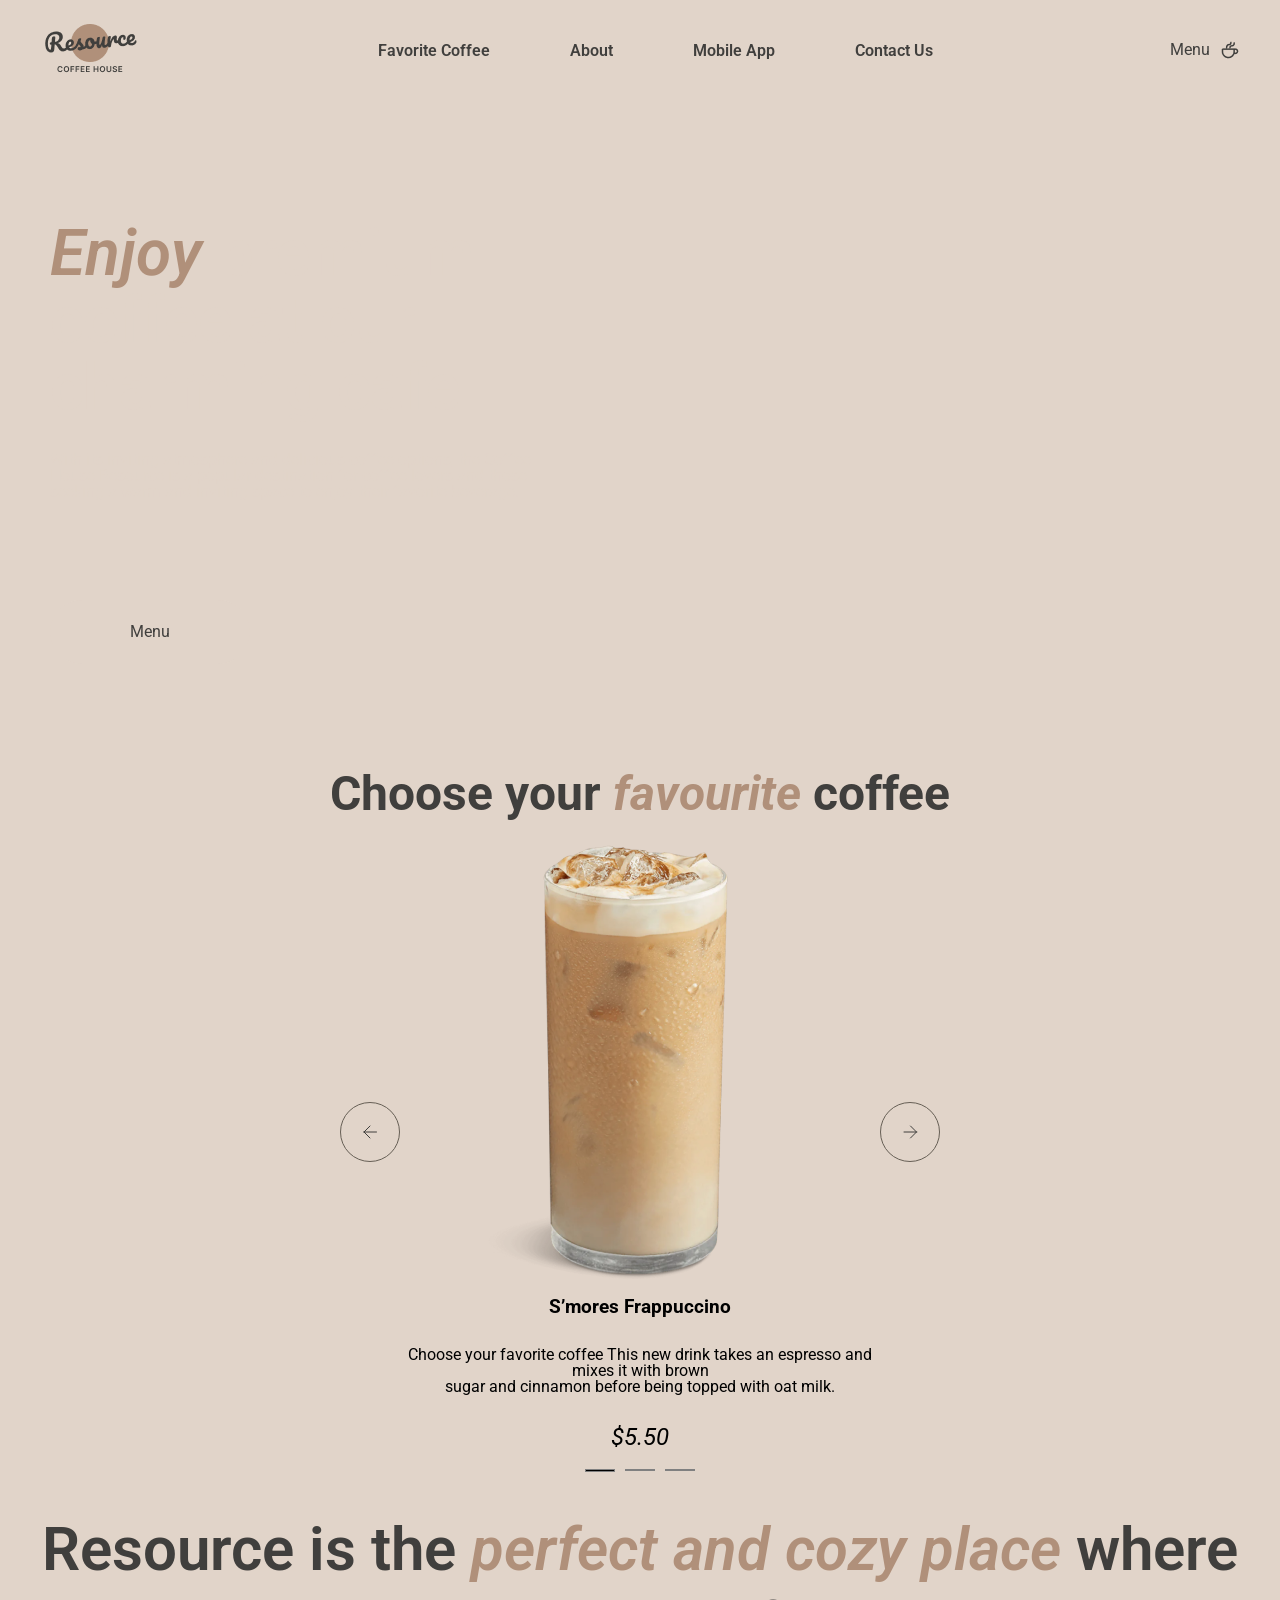
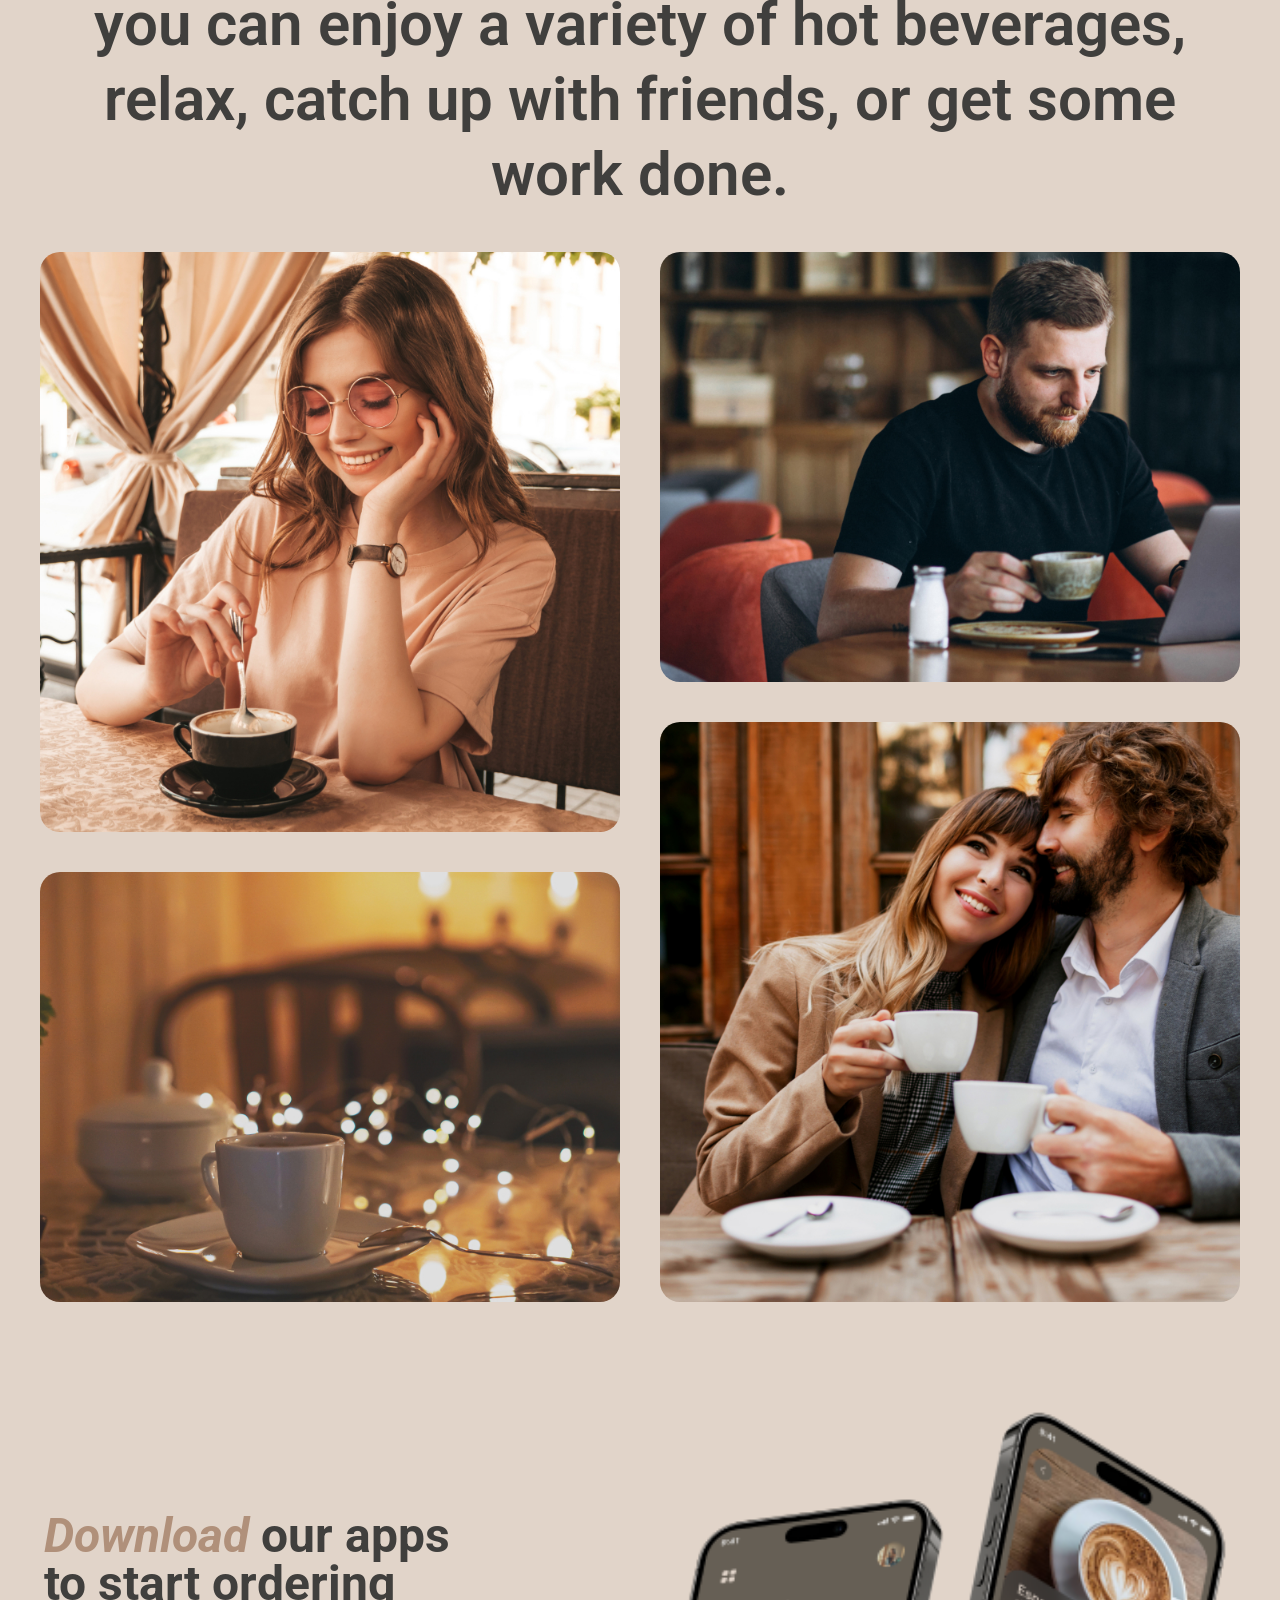
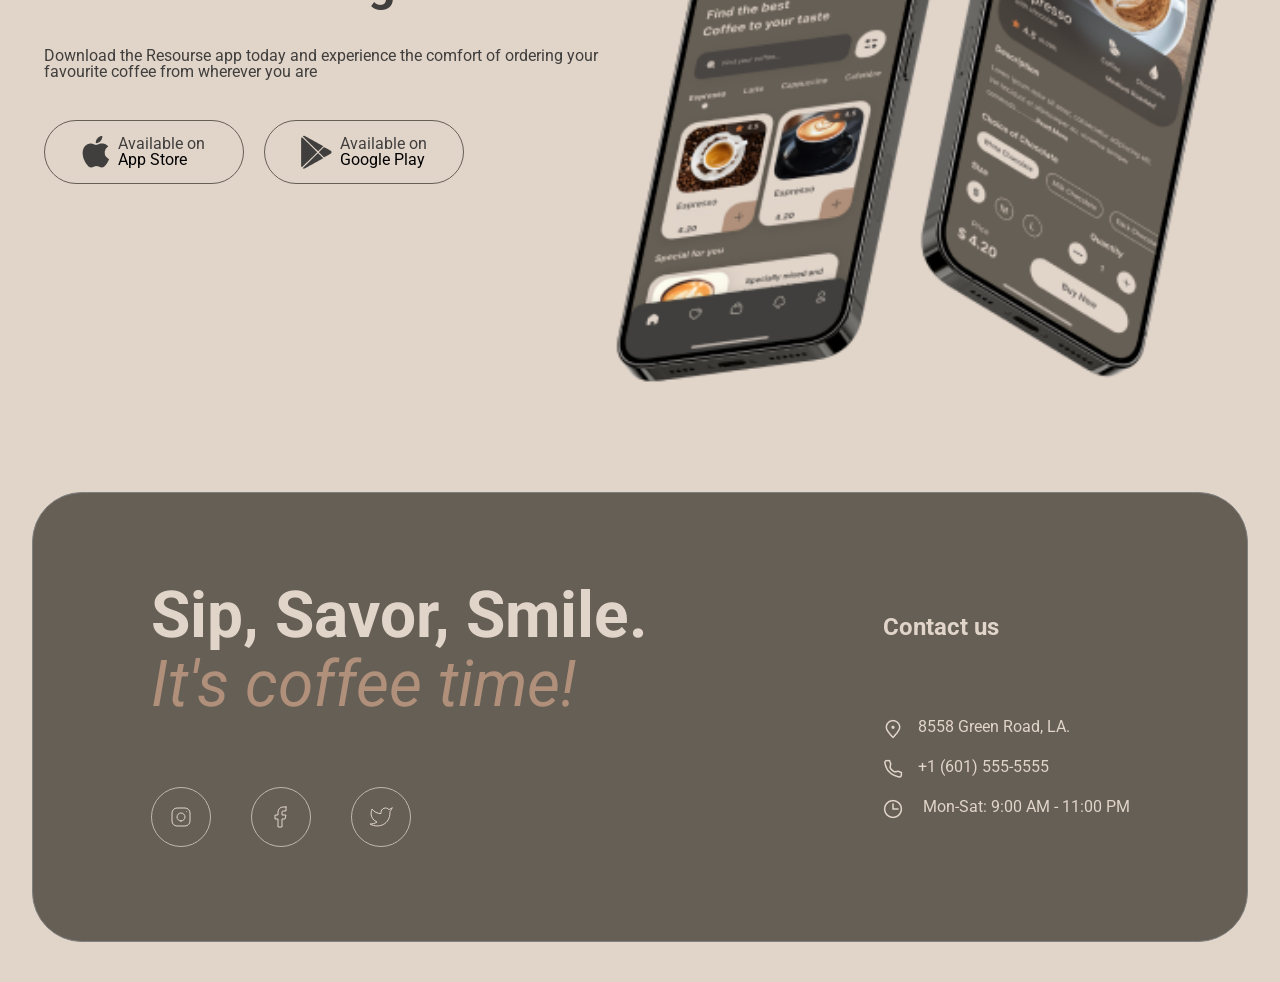
==== commit cb08c644: "fix: fixing slider with progressbar for devices from 480-1440px width" ====
--- a/coffee-shop/src/home/index.html
+++ b/coffee-shop/src/home/index.html
@@ -62,19 +62,8 @@
             <!-- HERO SECTION START -->
             <section class="hero" id="hero">
                 <div class="hero__container">
-                    <video
-                    autoplay
-                    muted
-                    loop="loop"
-                     src="../../assets/video/video.mp4" 
-                     class="hero__video" >
-                    
+                    <video autoplay muted loop="loop" src="../../assets/video/video.mp4" class="hero__video">
                     </video>
-
-
-
-
-                    <!-- <img src="../../assets/imeges/morning.jpg" class="hero__img" alt="coffee-cup image" /> -->
                     <div class="hero__descr">
                         <h2 class="hero__title"><span>Enjoy</span> premium coffee at our charming cafe</h2>
                         <p class="hero__text">With its inviting atmosphere and delicious coffee options, the Coffee
@@ -94,20 +83,132 @@
             <!-- HERO SECTION END -->
 
             <!-- FAV COFFEE SECTION START -->
-
-            <section class="fav-coffee" id="favCoffee">
+            <section class="slider">
+                <div class="slider__container">
+                    <h2 class="slider__title">Choose your <span>favourite</span> coffee</h2>
+                    <div class="slider__box">
+
+                        <button class="slider__btn slider__btn--left">
+                            <svg width="60" height="60" viewBox="0 0 60 60" fill="none"
+                                xmlns="http://www.w3.org/2000/svg">
+                                <rect x="0.5" y="0.5" width="59" height="59" rx="29.5" stroke="#665F55" />
+                                <path d="M36.5 30H24M24 30L30 24M24 30L30 36" stroke="#403F3D" stroke-linecap="round"
+                                    stroke-linejoin="round"/>
+                            </svg>
+                        </button>
+                      
+                        <div class="slider__wrapper">
+
+                            <div class="slider__track">
+
+                                <div class="slider__item">
+                                    <img src="../../assets/imeges/coffee-slider-1-min.png" alt="coffee"
+                                        class="slider__item-image" />
+                                    <div class="slider__item-textbox">
+                                        <h3 class="slider__item-title"> S’mores Frappuccino</h3>
+                                        <p class="slider__item-description">Choose your favorite coffee
+                                            This new drink takes an espresso and mixes it with brown<br />sugar and
+                                            cinnamon
+                                            before being topped with oat milk.
+                                        </p>
+                                        <span class="slider__item-price">$5.50</span>
+                                    </div>
+                                </div>
+
+                                <div class="slider__item">
+                                    <img src="../../assets/imeges/coffee-slider-2-min.png" alt="coffee"
+                                        class="slider__item-image" />
+                                    <div class="slider__item-textbox">
+                                        <h3 class="slider__item-title"> S’mores Frappuccino</h3>
+                                        <p class="slider__item-description">Choose your favorite coffee
+                                            This new drink takes an espresso and mixes it with brown<br />sugar and
+                                            cinnamon
+                                            before being topped with oat milk.
+                                        </p>
+                                        <span class="slider__item-price">$5.50</span>
+                                    </div>
+                                </div>
+
+                                <div class="slider__item">
+                                    <img src="../../assets/imeges/coffee-slider-3-min.png" alt="coffee"
+                                        class="slider__item-image" />
+                                    <div class="slider__item-textbox">
+                                        <h3 class="slider__item-title"> S’mores Frappuccino</h3>
+                                        <p class="slider__item-description">Choose your favorite coffee
+                                            This new drink takes an espresso and mixes it with brown<br />sugar and
+                                            cinnamon
+                                            before being topped with oat milk.
+                                        </p>
+                                        <span class="slider__item-price">$5.50</span>
+                                    </div>
+                                </div>
+
+                            </div>
+
+                        </div>
+
+                        <button class="slider__btn slider__btn--right">
+                            <svg width="60" height="60" viewBox="0 0 60 60" fill="none"
+                                xmlns="http://www.w3.org/2000/svg">
+                                <rect x="0.5" y="0.5" width="59" height="59" rx="29.5" stroke="#665F55" />
+                                <path d="M24 30H36.5M36.5 30L30.5 24M36.5 30L30.5 36" stroke="#403F3D"
+                                    stroke-linecap="round" stroke-linejoin="round" />
+                            </svg>
+                        </button>
+
+                        <!-- <div class="slider__btns">
+                            <button class="slider__btn slider__btn--left">
+                                <svg width="60" height="60" viewBox="0 0 60 60" fill="none"
+                                    xmlns="http://www.w3.org/2000/svg">
+                                    <rect x="0.5" y="0.5" width="59" height="59" rx="29.5" stroke="#665F55" />
+                                    <path d="M36.5 30H24M24 30L30 24M24 30L30 36" stroke="#403F3D" stroke-linecap="round"
+                                        stroke-linejoin="round"/>
+                                </svg>
+                            </button>
+                            <button class="slider__btn slider__btn--right">
+                                <svg width="60" height="60" viewBox="0 0 60 60" fill="none"
+                                    xmlns="http://www.w3.org/2000/svg">
+                                    <rect x="0.5" y="0.5" width="59" height="59" rx="29.5" stroke="#665F55" />
+                                    <path d="M24 30H36.5M36.5 30L30.5 24M36.5 30L30.5 36" stroke="#403F3D"
+                                        stroke-linecap="round" stroke-linejoin="round" />
+                                </svg>
+                            </button>
+                        </div> -->
+                        
+                    </div>
+
+                    <div class="slider__progressbar">
+                         <span class="progressbar__line progressbar__line--active"></span>
+                         <span class="progressbar__line progressbar__line--active"></span>
+                         <span class="progressbar__line progressbar__line--active"></span>
+                    </div>
+                </div>
+            </section>
+
+
+
+
+
+
+
+
+
+
+
+
+            <!-- <section class="fav-coffee" id="favCoffee">
                 <div class="fav-coffee__container">
                     <h2 class="fav-coffee__title">Choose your <span>favourite</span> coffee</h2>
                     <div class="fav-coffee__slider-wrapper">
+                        <button class="fav-coffee__slider-btn slider-prev">
+                            <svg width="60" height="60" viewBox="0 0 60 60" fill="none"
+                                xmlns="http://www.w3.org/2000/svg">
+                                <rect x="0.5" y="0.5" width="59" height="59" rx="29.5" stroke="#665F55" />
+                                <path d="M36.5 30H24M24 30L30 24M24 30L30 36" stroke="#403F3D"
+                                    stroke-linecap="round" stroke-linejoin="round" />
+                            </svg>
+                        </button>
                         <div class="fav-coffee__slider">
-                            <button class="fav-coffee__slider-btn">
-                                <svg width="60" height="60" viewBox="0 0 60 60" fill="none"
-                                    xmlns="http://www.w3.org/2000/svg">
-                                    <rect x="0.5" y="0.5" width="59" height="59" rx="29.5" stroke="#665F55" />
-                                    <path d="M36.5 30H24M24 30L30 24M24 30L30 36" stroke="#403F3D"
-                                        stroke-linecap="round" stroke-linejoin="round" />
-                                </svg>
-                            </button>
                             <div class="fav-coffee__slider-line">
                                 <div class="fav-coffee__slider-item">
                                     <img src="../../assets/imeges/coffee-slider-1-min.png" alt="coffee"
@@ -123,7 +224,7 @@
                                     </div>
                                 </div>
 
-                                <!-- <div class="fav-coffee__slider-item">
+                                <div class="fav-coffee__slider-item">
                                     <img src="../../assets/imeges/coffee-slider-2-min.png" alt="coffee"
                                         class="fav-coffee__item-image" />
                                     <div class="fav-coffee__item-textbox">
@@ -135,9 +236,9 @@
                                         </p>
                                         <span class="fav-coffee__item-price">$5.50</span>
                                     </div>
-                                </div> -->
-
-                                <!-- <div class="fav-coffee__slider-item">
+                                </div>
+
+                                <div class="fav-coffee__slider-item">
                                     <img src="../../assets/imeges/coffee-slider-3-min.png" alt="coffee"
                                         class="fav-coffee__slider-image" />
                                     <div class="fav-coffee__item-textbox">
@@ -149,9 +250,9 @@
                                         </p>
                                         <span class="fav-coffee__item-price">$5.50</span>
                                     </div>
-                                </div> -->
-
-                                <!-- <div class="fav-coffee__slider-item">
+                                </div>
+
+                                <div class="fav-coffee__slider-item">
                                     <img src="../../assets/imeges/coffee-slider-2-min.png" alt="coffee"
                                         class="fav-coffee__slider-image" />
                                     <div class="fav-coffee__item-textbox">
@@ -163,27 +264,25 @@
                                         </p>
                                         <span class="fav-coffee__item-price">$5.50</span>
                                     </div>
-                                </div> -->
+                                </div>
                             </div>
-                            <button class="fav-coffee__slider-btn">
-                                <svg width="60" height="60" viewBox="0 0 60 60" fill="none"
-                                    xmlns="http://www.w3.org/2000/svg">
-                                    <rect x="0.5" y="0.5" width="59" height="59" rx="29.5" stroke="#665F55" />
-                                    <path d="M24 30H36.5M36.5 30L30.5 24M36.5 30L30.5 36" stroke="#403F3D"
-                                        stroke-linecap="round" stroke-linejoin="round" />
-                                </svg>
-                            </button>
-
-
-                        </div>
-                        <div class="fav-coffee__pagination">
-                            <span class="fav-coffee__pagination-line fav-coffee__pagination-line--active"></span>
-                            <span class="fav-coffee__pagination-line fav-coffee__pagination-line--active"></span>
-                            <span class="fav-coffee__pagination-line fav-coffee__pagination-line--active"></span>
-                        </div>
-                    </div>
-                </div>
-            </section>
+                        </div>
+                        <button class="fav-coffee__slider-btn slider-next">
+                            <svg width="60" height="60" viewBox="0 0 60 60" fill="none"
+                                xmlns="http://www.w3.org/2000/svg">
+                                <rect x="0.5" y="0.5" width="59" height="59" rx="29.5" stroke="#665F55" />
+                                <path d="M24 30H36.5M36.5 30L30.5 24M36.5 30L30.5 36" stroke="#403F3D"
+                                    stroke-linecap="round" stroke-linejoin="round" />
+                            </svg>
+                        </button>
+                    </div>
+                    <div class="fav-coffee__pagination">
+                        <span class="fav-coffee__pagination-line fav-coffee__pagination-line--active"></span>
+                        <span class="fav-coffee__pagination-line fav-coffee__pagination-line--active"></span>
+                        <span class="fav-coffee__pagination-line fav-coffee__pagination-line--active"></span>
+                    </div>
+                </div>
+            </section> -->
             <!-- FAV COFFEE SECTION END -->
 
 
--- a/coffee-shop/src/home/styles.css
+++ b/coffee-shop/src/home/styles.css
@@ -297,6 +297,7 @@
   color: #403f3d;
   padding: 1.25rem 4.875rem; /* 20px 78px */
   cursor: pointer;
+  transition: background-color 0.3 ease;
 }
 
 .hero__btn:hover {
@@ -316,7 +317,7 @@
 /* HERO SECTION END */
 
 /* FAVE COFFEE SECTION START */
-.fav-coffee {
+.slider {
   width: 100%;
   max-width: 1440px;
   height: auto;
@@ -328,41 +329,51 @@
   background-color: #e1d4c9;
 }
 
-.fav-coffee__container {
-  display: flex;
-  flex-direction: column;
-  align-items: center;
-  justify-content: center;
-  margin: 0 auto;
-}
-
-.fav-coffee__title {
+.slider__container {
+  display: flex;
+  flex-direction: column;
+  align-items: center;
+  justify-content: center;
+  margin: 0 auto;
+}
+
+.slider__title {
   font-size: 3rem;
   color: #403f3d;
   text-align: center;
 }
 
-.fav-coffee__title span {
+.slider__title span {
   color: #b0907a;
 }
 
-.fav-coffee__slider-wrapper {
-  display: flex;
-  flex-direction: column;
-}
-
-.fav-coffee__slider {
-  display: flex;
-  flex-direction: row;
-}
-
-.fav-coffee__slider-line {
-  display: flex;
-  flex-direction: row;
+.slider__box {
+  display: flex;
+  justify-content: space-around;
+}
+
+.slider__wrapper {
+  display: flex;
+  flex-direction: row;
+  width: 480px;
+  margin: 0 auto;
+  overflow: hidden;
+  /* position: relative; */
+}
+
+.slider__track {
+  display: flex;
+  flex-direction: row;
+  justify-content: space-between;
+  width: 100%;
+  height: auto;
+  position: relative;
+  left: 0;
+  transition: transform 1s ease;
 }
 
 @media (min-width: 381px) and (max-width: 768px) {
-  .fav-coffee {
+  .slider {
     max-width: 768px;
     width: 100%;
     flex-direction: column;
@@ -374,7 +385,7 @@
 }
 
 @media (max-width: 380px) {
-  .fav-coffee {
+  .slider {
     max-width: 380px;
     width: 100%;
     flex-direction: column;
@@ -386,7 +397,7 @@
 }
 
 @media (min-width: 381px) and (max-width: 768px) {
-  .fav-coffee__container {
+  .slider__container {
     max-width: 768px;
     width: 100%;
     flex-direction: column;
@@ -397,7 +408,7 @@
 }
 
 @media (max-width: 380px) {
-  .fav-coffee__container {
+  .slider__container {
     max-width: 380px;
     width: 100%;
     flex-direction: column;
@@ -407,27 +418,29 @@
   }
 }
 
-.fav-coffee__slider-btn {
+.slider__btn {
   background-color: transparent;
   outline: none;
   border: none;
   cursor: pointer;
 }
 
-.fav-coffee__slider-btn:hover svg rect,
-.fav-coffee__slider-btn:hover svg path {
+.slider__btn:hover svg rect,
+.slider__btn:hover svg path {
   stroke: #fff;
 }
 
 /* to make a hover for svg!!! */
-.fav-coffee__slider-item {
-  display: flex;
-  flex-direction: column;
-  justify-content: center;
-  align-items: center;
-}
-
-.fav-coffee__item-textbox {
+.slider__item {
+  display: flex;
+  flex-direction: column;
+  justify-content: center;
+  align-items: center;
+  max-width: 480px;
+  margin: 0 auto;
+}
+
+.slider__item-textbox {
   display: flex;
   flex-direction: column;
   justify-content: center;
@@ -435,17 +448,21 @@
   gap: 30px;
 }
 
-.fav-coffee__item-description {
+ .slider__item-description {
   text-align: center;
 }
 
-.fav-coffee__item-price {
+.slider__item-image {
+  height: 480px;
+}
+
+.slider__item-price {
   color: black;
   font-size: 1.5rem;
-  justify-self: center;
-}
-
-.fav-coffee__pagination {
+  /* justify-self: center; */
+}
+
+.slider__progressbar {
   display: flex;
   flex-direction: row;
   justify-content: center;
@@ -454,14 +471,14 @@
   padding-top: 20px;
 }
 
-.fav-coffee__pagination-line {
+.progressbar__line {
   width: 30px;
   height: 1px;
   background-color: grey;
   border: 1px solid grey;
 }
 
-.fav-coffee__pagination-line--active {
+.progressbar__line--active {
   height: 3px;
   background-color: black;
 }
@@ -472,7 +489,7 @@
 }
 
 @media (min-width: 769px) and (max-width: 1100px) {
-  .fav-coffee {
+  .slider {
     max-width: 1100px;
     width: 100%;
     flex-direction: column;
@@ -486,14 +503,14 @@
 
 @media (min-width: 381px) and (max-width: 768px) {
   /* fav-coffee start */
-  .fav-coffee__slider-item {
+  .slider__item {
     display: flex;
     flex-direction: column;
     justify-content: center;
     align-items: center;
   }
 
-  .fav-coffee__title {
+  .slider__title {
     font-style: normal;
     font-weight: 600;
     font-size: 3.2rem;
@@ -501,7 +518,7 @@
     text-align: center;
   }
 
-  .fav-coffee__item-description {
+  .slider__item-description {
     width: 25rem;
     font-size: 1rem;
     text-align: center;
@@ -509,7 +526,7 @@
 }
 
 @media (max-width: 380px) {
-  .fav-coffee__slider-item {
+  .slider__item {
     display: flex;
     max-width: 380px;
     flex-direction: column;
@@ -517,7 +534,7 @@
     justify-content: center;
   }
 
-  .fav-coffee__title {
+  .slider__title {
     height: 80px;
     font-style: normal;
     font-weight: 600;
@@ -526,7 +543,7 @@
     text-align: center;
   }
 
-  .fav-coffee__item-description {
+  .slider__item-description {
     height: 72px;
     font-weight: 400;
     font-size: 1rem;
@@ -534,6 +551,14 @@
     text-align: center;
     color: #403f3d;
   }
+}
+
+.slider__btns {
+  display: flex;
+  justify-content: flex-end;
+  gap: 17px;
+  margin-left: auto;
+  padding: 8px 83px 0;
 }
 
 /* ABOUT SECTION  start */
@@ -759,8 +784,7 @@
   height: 90px;
 }
 
-.modal__title {
-}
+
 
 .modal__text {
   width: 380px;
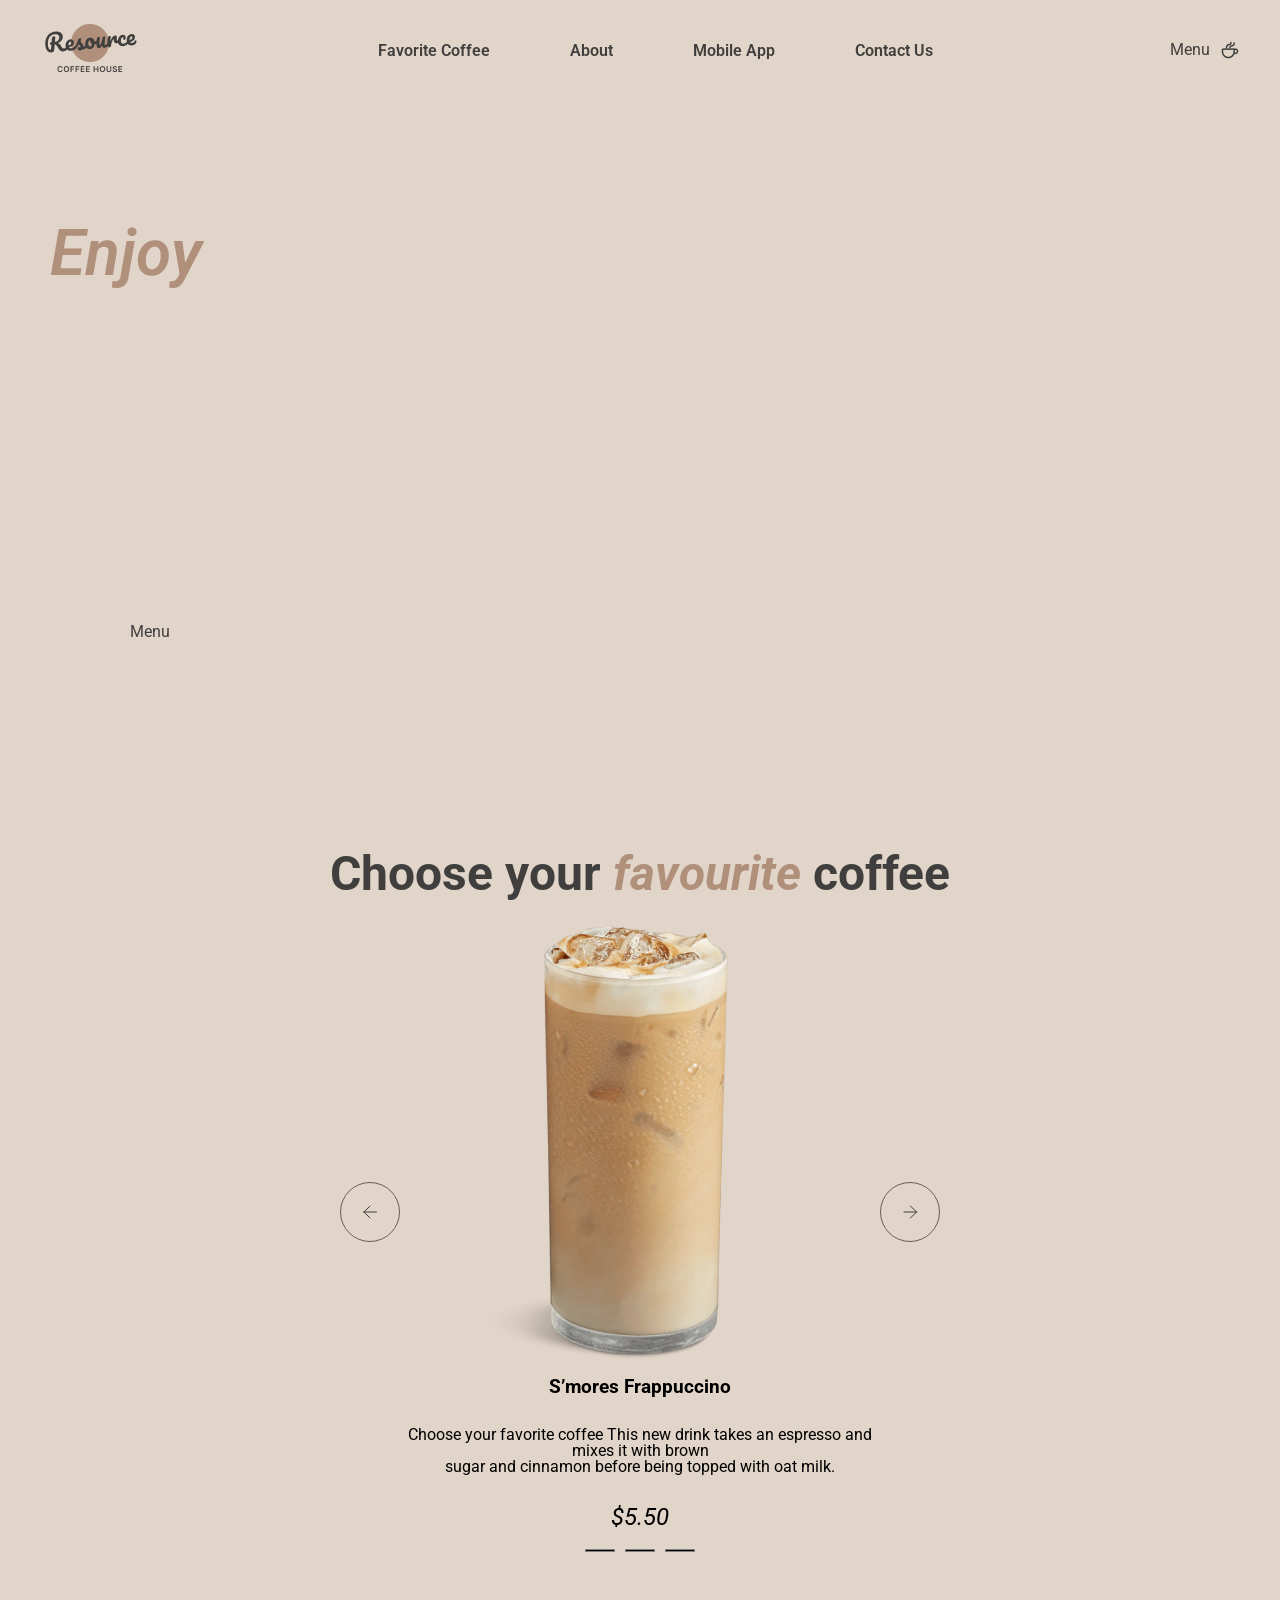
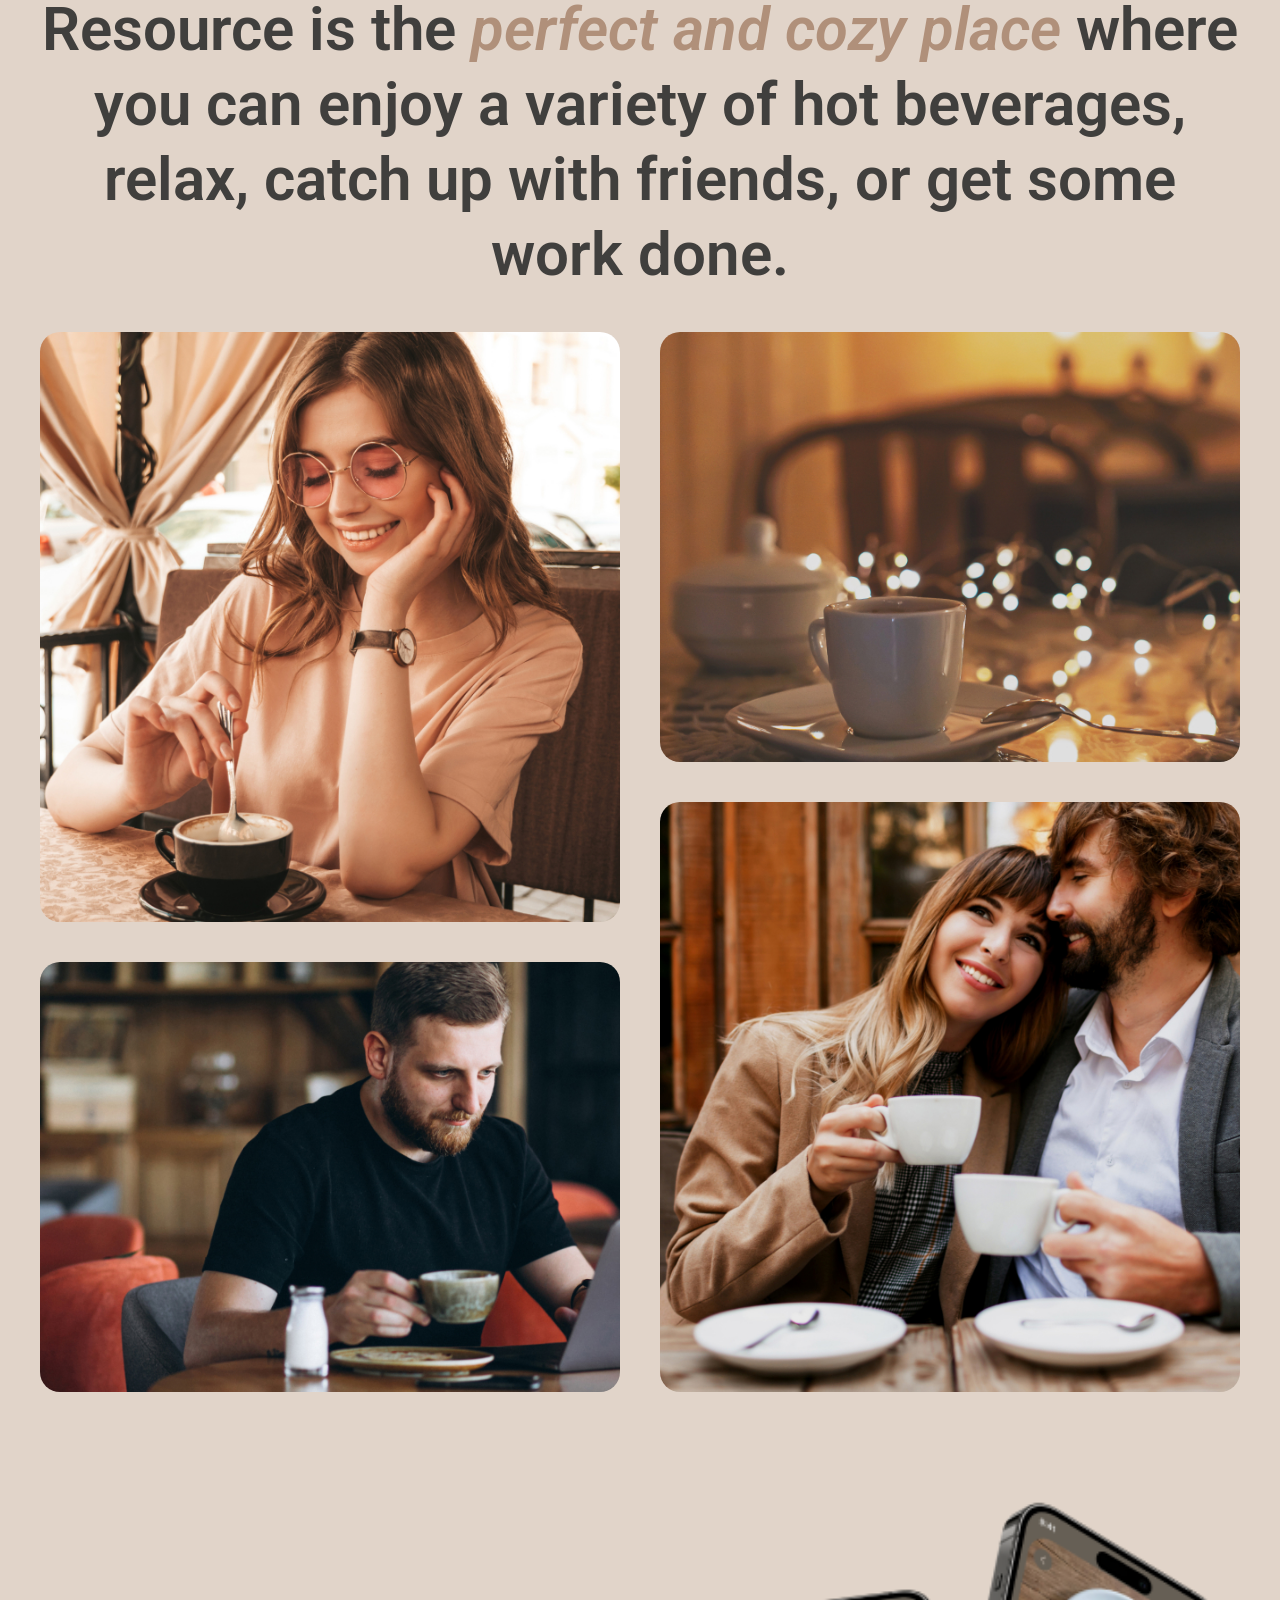
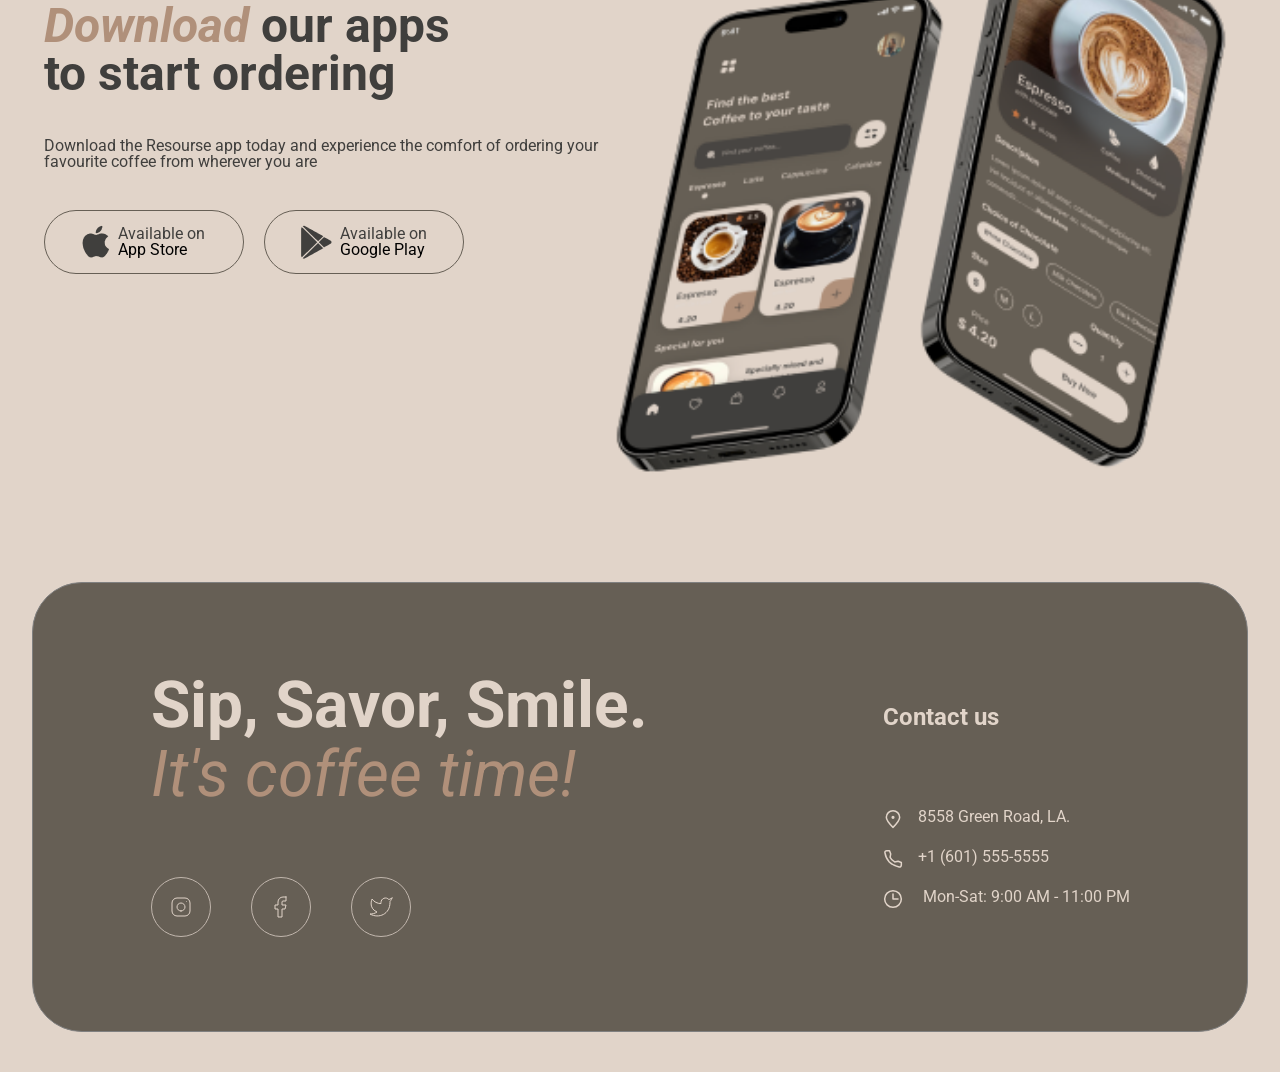
==== commit 19406a79: "refactor: media and clean code" ====
--- a/coffee-shop/src/home/index.html
+++ b/coffee-shop/src/home/index.html
@@ -28,7 +28,7 @@
                 <nav class="header__menu" id="menu">
                     <ul class="menu__list" id="burger-menu">
                         <li class="menu__item">
-                            <a href="#favCoffee" class="menu__link" id="fav-coffee-link">
+                            <a href="#slider" class="menu__link" id="fav-coffee-link">
                                 Favorite Coffee
                             </a>
                         </li>
@@ -83,7 +83,7 @@
             <!-- HERO SECTION END -->
 
             <!-- FAV COFFEE SECTION START -->
-            <section class="slider">
+            <section class="slider" id="slider">
                 <div class="slider__container">
                     <h2 class="slider__title">Choose your <span>favourite</span> coffee</h2>
                     <div class="slider__box">
@@ -93,14 +93,11 @@
                                 xmlns="http://www.w3.org/2000/svg">
                                 <rect x="0.5" y="0.5" width="59" height="59" rx="29.5" stroke="#665F55" />
                                 <path d="M36.5 30H24M24 30L30 24M24 30L30 36" stroke="#403F3D" stroke-linecap="round"
-                                    stroke-linejoin="round"/>
+                                    stroke-linejoin="round" />
                             </svg>
                         </button>
-                      
                         <div class="slider__wrapper">
-
                             <div class="slider__track">
-
                                 <div class="slider__item">
                                     <img src="../../assets/imeges/coffee-slider-1-min.png" alt="coffee"
                                         class="slider__item-image" />
@@ -114,7 +111,6 @@
                                         <span class="slider__item-price">$5.50</span>
                                     </div>
                                 </div>
-
                                 <div class="slider__item">
                                     <img src="../../assets/imeges/coffee-slider-2-min.png" alt="coffee"
                                         class="slider__item-image" />
@@ -128,7 +124,6 @@
                                         <span class="slider__item-price">$5.50</span>
                                     </div>
                                 </div>
-
                                 <div class="slider__item">
                                     <img src="../../assets/imeges/coffee-slider-3-min.png" alt="coffee"
                                         class="slider__item-image" />
@@ -142,11 +137,8 @@
                                         <span class="slider__item-price">$5.50</span>
                                     </div>
                                 </div>
-
                             </div>
-
-                        </div>
-
+                        </div>
                         <button class="slider__btn slider__btn--right">
                             <svg width="60" height="60" viewBox="0 0 60 60" fill="none"
                                 xmlns="http://www.w3.org/2000/svg">
@@ -155,153 +147,36 @@
                                     stroke-linecap="round" stroke-linejoin="round" />
                             </svg>
                         </button>
-
-                        <!-- <div class="slider__btns">
-                            <button class="slider__btn slider__btn--left">
-                                <svg width="60" height="60" viewBox="0 0 60 60" fill="none"
-                                    xmlns="http://www.w3.org/2000/svg">
-                                    <rect x="0.5" y="0.5" width="59" height="59" rx="29.5" stroke="#665F55" />
-                                    <path d="M36.5 30H24M24 30L30 24M24 30L30 36" stroke="#403F3D" stroke-linecap="round"
-                                        stroke-linejoin="round"/>
-                                </svg>
-                            </button>
-                            <button class="slider__btn slider__btn--right">
-                                <svg width="60" height="60" viewBox="0 0 60 60" fill="none"
-                                    xmlns="http://www.w3.org/2000/svg">
-                                    <rect x="0.5" y="0.5" width="59" height="59" rx="29.5" stroke="#665F55" />
-                                    <path d="M24 30H36.5M36.5 30L30.5 24M36.5 30L30.5 36" stroke="#403F3D"
-                                        stroke-linecap="round" stroke-linejoin="round" />
-                                </svg>
-                            </button>
-                        </div> -->
-                        
                     </div>
 
                     <div class="slider__progressbar">
-                         <span class="progressbar__line progressbar__line--active"></span>
-                         <span class="progressbar__line progressbar__line--active"></span>
-                         <span class="progressbar__line progressbar__line--active"></span>
+                        <span class="progressbar__line progressbar__line--active"></span>
+                        <span class="progressbar__line progressbar__line--active"></span>
+                        <span class="progressbar__line progressbar__line--active"></span>
                     </div>
                 </div>
             </section>
-
-
-
-
-
-
-
-
-
-
-
-
-            <!-- <section class="fav-coffee" id="favCoffee">
-                <div class="fav-coffee__container">
-                    <h2 class="fav-coffee__title">Choose your <span>favourite</span> coffee</h2>
-                    <div class="fav-coffee__slider-wrapper">
-                        <button class="fav-coffee__slider-btn slider-prev">
-                            <svg width="60" height="60" viewBox="0 0 60 60" fill="none"
-                                xmlns="http://www.w3.org/2000/svg">
-                                <rect x="0.5" y="0.5" width="59" height="59" rx="29.5" stroke="#665F55" />
-                                <path d="M36.5 30H24M24 30L30 24M24 30L30 36" stroke="#403F3D"
-                                    stroke-linecap="round" stroke-linejoin="round" />
-                            </svg>
-                        </button>
-                        <div class="fav-coffee__slider">
-                            <div class="fav-coffee__slider-line">
-                                <div class="fav-coffee__slider-item">
-                                    <img src="../../assets/imeges/coffee-slider-1-min.png" alt="coffee"
-                                        class="fav-coffee__slider-image" />
-                                    <div class="fav-coffee__item-textbox">
-                                        <h3 class="fav-coffee__item-title"> S’mores Frappuccino</h3>
-                                        <p class="fav-coffee__item-description">Choose your favorite coffee
-                                            This new drink takes an espresso and mixes it with brown<br />sugar and
-                                            cinnamon
-                                            before being topped with oat milk.
-                                        </p>
-                                        <span class="fav-coffee__item-price">$5.50</span>
-                                    </div>
-                                </div>
-
-                                <div class="fav-coffee__slider-item">
-                                    <img src="../../assets/imeges/coffee-slider-2-min.png" alt="coffee"
-                                        class="fav-coffee__item-image" />
-                                    <div class="fav-coffee__item-textbox">
-                                        <h3 class="fav-coffee__item-title"> S’mores Frappuccino</h3>
-                                        <p class="fav-coffee__item-description">Choose your favorite coffee
-                                            This new drink takes an espresso and mixes it with brown<br />sugar and
-                                            cinnamon
-                                            before being topped with oat milk.
-                                        </p>
-                                        <span class="fav-coffee__item-price">$5.50</span>
-                                    </div>
-                                </div>
-
-                                <div class="fav-coffee__slider-item">
-                                    <img src="../../assets/imeges/coffee-slider-3-min.png" alt="coffee"
-                                        class="fav-coffee__slider-image" />
-                                    <div class="fav-coffee__item-textbox">
-                                        <h3 class="fav-coffee__item-title"> S’mores Frappuccino</h3>
-                                        <p class="fav-coffee__item-description">Choose your favorite coffee
-                                            This new drink takes an espresso and mixes it with brown<br />sugar and
-                                            cinnamon
-                                            before being topped with oat milk.
-                                        </p>
-                                        <span class="fav-coffee__item-price">$5.50</span>
-                                    </div>
-                                </div>
-
-                                <div class="fav-coffee__slider-item">
-                                    <img src="../../assets/imeges/coffee-slider-2-min.png" alt="coffee"
-                                        class="fav-coffee__slider-image" />
-                                    <div class="fav-coffee__item-textbox">
-                                        <h3 class="fav-coffee__item-title"> S’mores Frappuccino</h3>
-                                        <p class="fav-coffee__item-description">Choose your favorite coffee
-                                            This new drink takes an espresso and mixes it with brown<br />sugar and
-                                            cinnamon
-                                            before being topped with oat milk.
-                                        </p>
-                                        <span class="fav-coffee__item-price">$5.50</span>
-                                    </div>
-                                </div>
-                            </div>
-                        </div>
-                        <button class="fav-coffee__slider-btn slider-next">
-                            <svg width="60" height="60" viewBox="0 0 60 60" fill="none"
-                                xmlns="http://www.w3.org/2000/svg">
-                                <rect x="0.5" y="0.5" width="59" height="59" rx="29.5" stroke="#665F55" />
-                                <path d="M24 30H36.5M36.5 30L30.5 24M36.5 30L30.5 36" stroke="#403F3D"
-                                    stroke-linecap="round" stroke-linejoin="round" />
-                            </svg>
-                        </button>
-                    </div>
-                    <div class="fav-coffee__pagination">
-                        <span class="fav-coffee__pagination-line fav-coffee__pagination-line--active"></span>
-                        <span class="fav-coffee__pagination-line fav-coffee__pagination-line--active"></span>
-                        <span class="fav-coffee__pagination-line fav-coffee__pagination-line--active"></span>
-                    </div>
-                </div>
-            </section> -->
-            <!-- FAV COFFEE SECTION END -->
-
 
             <section class="about" id="about">
                 <div class="about__container">
                     <h2 class="about__title">Resource is the <span>perfect and cozy place</span> where you can enjoy a
                         variety
                         of hot beverages, relax, catch up with friends, or get some work done.</h2>
-                    <div class="about__pics">
-                        <div class="about__pics-left">
-                            <img class="about__img about__img--big" src="../../assets/imeges/about-1.jpg" alt="photo" />
-                            <img class="about__img about__img--small" src="../../assets/imeges/about-2.jpg"
-                                alt="photo" />
-                        </div>
-                        <div class="about__pics-right">
-                            <img class="about__img about__img--small" src="../../assets/imeges/about-3.jpg"
-                                alt="photo" />
-                            <img class="about__img about__img--big  shrink" src="../../assets/imeges/about-4.jpg"
-                                alt="photo" />
+                    <div class="about__images">
+                        <div class="about__image about__image--first">
+                            <img src="../../assets/imeges/about-1.jpg" alt="photo" />
+                        </div>
+
+                        <div class="about__image about__image--second">
+                            <img src="../../assets/imeges/about-2.jpg" alt="photo" />
+                        </div>
+
+                        <div class="about__image about__image--third">
+                            <img src="../../assets/imeges/about-3.jpg" alt="photo" />
+                        </div>
+
+                        <div class="about__image about__image-fourth">
+                            <img src="../../assets/imeges/about-4.jpg" alt="photo" />
                         </div>
                     </div>
                 </div>
@@ -334,7 +209,6 @@
                                     <span class="mobile-app__link-text--available">Available on</span>
                                     <p class="mobile-app__link-text--platform">Google Play</p>
                                 </div>
-
                             </div>
                         </div>
                         <div>
@@ -405,18 +279,47 @@
                         <div class="footer__contact-info-item">
                             <a href="https://www.google.com/maps/search/?api=1&query=your+location" target="_blank"
                                 class="footer__link">
-                                <img src="../../assets/icon/pin-alt.png" alt="pin-icon" />
+                                <svg width="20" height="20" viewBox="0 0 20 20" fill="none"
+                                xmlns="http://www.w3.org/2000/svg">
+                                <path
+                                    d="M16.6668 8.33342C16.6668 12.0153 10.0002 18.3334 10.0002 18.3334C10.0002 18.3334 3.3335 12.0153 3.3335 8.33342C3.3335 4.65152 6.31826 1.66675 10.0002 1.66675C13.6821 1.66675 16.6668 4.65152 16.6668 8.33342Z"
+                                    stroke="#E1D4C9" stroke-width="1.5" />
+                                <path
+                                    d="M9.99984 9.16667C10.4601 9.16667 10.8332 8.79357 10.8332 8.33333C10.8332 7.8731 10.4601 7.5 9.99984 7.5C9.5396 7.5 9.1665 7.8731 9.1665 8.33333C9.1665 8.79357 9.5396 9.16667 9.99984 9.16667Z"
+                                    fill="#E1D4C9" stroke="#E1D4C9" stroke-width="1.5" stroke-linecap="round"
+                                    stroke-linejoin="round" />
+                            </svg>
                                 <span class="footer__link-text">8558 Green Road, LA.</span>
                             </a>
                         </div>
                         <div class="footer__contact-info-item">
                             <a href="tel:+16015555555" class="footer__link">
-                                <img src="../../assets/icon/phone.png" alt="phone-icon" />
+                                <svg width="20" height="20" viewBox="0 0 20 20" fill="none"
+                                xmlns="http://www.w3.org/2000/svg">
+                                <path
+                                    d="M15.0984 12.2518L11.6665 12.9167C9.34845 11.7533 7.91654 10.4167 7.08321 8.33341L7.72483 4.89166L6.51197 1.66675L3.72946 1.66675C2.60191 1.66675 1.71466 2.5997 1.90108 3.71173C2.29888 6.08466 3.37231 10.0392 6.24987 12.9167C9.27338 15.9403 13.5661 17.3319 16.1378 17.9289C17.299 18.1985 18.3332 17.2909 18.3332 16.0989L18.3332 13.4844L15.0984 12.2518Z"
+                                    stroke="#E1D4C9" stroke-width="1.5" stroke-linecap="round"
+                                    stroke-linejoin="round" />
+                            </svg>
                                 <span class="footer__link-text">+1 (601) 555-5555</span>
                             </a>
                         </div>
                         <div class="footer__contact-info-item">
-                            <img src="../../assets/icon/clock.png" alt="clock-icon" />
+                            <svg width="20" height="20" viewBox="0 0 20 20" fill="none" xmlns="http://www.w3.org/2000/svg">
+                                <g clip-path="url(#clip0_217_2023)">
+                                    <path d="M10 5L10 10L15 10" stroke="#E1D4C9" stroke-width="1.5" stroke-linecap="round"
+                                        stroke-linejoin="round" />
+                                    <path
+                                        d="M9.99984 18.3334C14.6022 18.3334 18.3332 14.6025 18.3332 10.0001C18.3332 5.39771 14.6022 1.66675 9.99984 1.66675C5.39746 1.66675 1.6665 5.39771 1.6665 10.0001C1.6665 14.6025 5.39746 18.3334 9.99984 18.3334Z"
+                                        stroke="#E1D4C9" stroke-width="1.5" stroke-linecap="round"
+                                        stroke-linejoin="round" />
+                                </g>
+                                <defs>
+                                    <clipPath id="clip0_217_2023">
+                                        <rect width="20" height="20" fill="white" />
+                                    </clipPath>
+                                </defs>
+                            </svg>
                             <p class="footer__contact-info-text">
                                 Mon-Sat: 9:00 AM - 11:00 PM
                             </p>
@@ -427,7 +330,10 @@
         </footer>
     </div>
 
-    <script src="./script.js"></script>
+
+
+
+    <!-- <script src="./script.js"></script> -->
     <script src="../common/index.js"></script>
 </body>
 
--- a/coffee-shop/src/home/styles.css
+++ b/coffee-shop/src/home/styles.css
@@ -92,17 +92,28 @@
   border-spacing: 0;
 }
 
+:root {
+  --max-width: 90rem;
+  --medium-width: 48rem;
+  --mobile-width: 23.75rem;
+  --hero-bg-color: #e1d4c9;
+  --hero-title-font-size: 4rem;
+  --line-height: 105%;
+  --bold-font-weight: 600;
+  --text-color: #e1d4c9;
+}
+
 /* BUTTONS */
 
 .button--primary {
   display: flex;
   justify-content: center;
   align-items: center;
-  padding: 1.25rem 4.875rem; /* 20px 78px */
-  gap: 0.5rem; /* 8px */
+  padding: 1.25rem 4.875rem;
+  gap: 0.5rem;
   width: 12.5rem;
   height: 4rem;
-  background: #e1d4c9;
+  background: var(--hero-bg-color);
   border-radius: 100px;
   position: relative;
 }
@@ -110,12 +121,12 @@
 .button--primary::after {
   content: url("../assets/icon/coffee-cup.png");
   position: absolute;
-  right: 3.625rem; /* 58px */
+  right: 3.625rem;
   opacity: 0;
   transition: opacity 0.3s ease;
   z-index: 2000;
-  width: 1.25rem; /* 20px */
-  height: 1.25rem; /* 20px */
+  width: 1.25rem;
+  height: 1.25rem;
 }
 
 .button--primary:hover::after {
@@ -123,13 +134,12 @@
 }
 
 .button-secondary {
-  /* box-sizing: border-box; */
-  display: flex;
-  flex-direction: row;
-  justify-content: center;
-  align-items: center;
-  padding: 0.625rem 4.875rem; /* 10px 78px */
-  gap: 0.5rem; /* 8px */
+  display: flex;
+  flex-direction: row;
+  justify-content: center;
+  align-items: center;
+  padding: 0.625rem 4.875rem;
+  gap: 0.5rem;
   width: 12.5rem;
   height: 2.75rem;
   border: 1px solid #665f55;
@@ -137,23 +147,19 @@
 }
 
 .button-secondary:hover {
-  /* State=hover */
-  /* Background/Container */
   background: #665f55;
   border-radius: 100px;
 }
 
 .button-app-store {
-  /* button-app-store */
-  /* State=default */
-  display: flex;
-  flex-direction: row;
-  align-items: center;
-  justify-content: center;
-  padding: 0.75rem 1.25rem; /* 12px 20px */
-  gap: 0.5rem; /* 8px */
-  width: 12.5rem; /* 200px / 16 */
-  height: 4rem; /* 64px / 16 */
+  display: flex;
+  flex-direction: row;
+  align-items: center;
+  justify-content: center;
+  padding: 0.75rem 1.25rem;
+  gap: 0.5rem;
+  width: 12.5rem;
+  height: 4rem;
   border: 1px solid #665f55;
   border-radius: 100px;
 }
@@ -161,13 +167,13 @@
 .button-app-store:hover {
   background: #665f55;
   border-radius: 100px;
-  color: #e1d4c9;
+  color: var(--text-color);
 }
 
 .button-app-store:hover .mobile-app__link-text {
   color: white;
   /* App Store */
-  color: #e1d4c9;
+  color: var(--text-color);
 }
 
 .button-google-play {
@@ -175,8 +181,8 @@
   flex-direction: row;
   align-items: center;
   justify-content: center;
-  padding: 0.75rem 1.25rem; /* 12px 20px */
-  gap: 0.5rem; /* 8px */
+  padding: 0.75rem 1.25rem;
+  gap: 0.5rem;
   width: 12.5rem;
   height: 4rem;
   border: 1px solid #665f55;
@@ -186,7 +192,7 @@
 .button-google-play:hover {
   background: #665f55;
   border-radius: 100px;
-  color: #e1d4c9;
+  color: var(--text-color);
 }
 
 .tab-button {
@@ -194,18 +200,16 @@
   flex-direction: row;
   justify-content: center;
   align-items: center;
-  padding: 0.5rem 1rem 0.5rem 0.5rem; /* 8px 16px 8px 8px */
-  gap: 0.5rem; /* 8px */
+  padding: 0.5rem 1rem 0.5rem 0.5rem;
+  gap: 0.5rem;
   width: 7.1875rem;
   height: 2.875rem;
-  /* Border/Light */
   border: 1px solid #c1b6ad;
   border-radius: 100px;
 }
 
 .tab-button:hover,
 .tab-button.active {
-  /* Background/Container */
   background: #665f55;
 }
 
@@ -214,39 +218,39 @@
   position: relative;
   display: flex;
   flex-direction: column;
-  max-width: 90rem; /* 1440px */
-  width: 100%;
-  background-color: #e1d4c9;
-  height: fit-content;
-  padding: 0 1.25rem 30px; /* 20px */
+  max-width: var(--max-width);
+  width: 100%;
+  height: auto;
+  background-color: var(--hero-bg-color);
+  padding: 0 1.25rem 1.875rem;
   margin: 0 auto;
 }
 
 .hero__container {
   display: flex;
-  max-width: 90rem; /* 1440px */
+  max-width: var(--max-width);
   width: 100%;
   margin: 0 auto;
 }
 
 .hero__video {
-  width: calc(100vw - 2.5rem); /* 40px */
-  height: 40rem; /* 640px */
+  width: calc(100vw - 2.5rem);
+  height: 40rem;
   border-radius: 40px;
   width: 100%;
   object-fit: cover;
 }
 
 .hero__descr {
+  display: flex;
+  flex-direction: column;
+  justify-content: space-between;
   position: absolute;
-  left: 6.25rem; /* 100px */
-  top: 7.5rem; /* 120px */
-  display: flex;
-  flex-direction: column;
-  justify-content: space-between;
-  width: 33.13rem; /* 33, 13rem */
+  left: 6.25rem;
+  top: 7.5rem;
+  width: 33.13rem;
   height: 27.75rem;
-  color: #e1d4c9;
+  color: var(--text-color);
 }
 
 .hero__title {
@@ -255,47 +259,32 @@
   font-weight: 600;
   width: 33rem;
   height: 27.75rem;
-  padding-bottom: 1.875rem; /* 30px */
+  padding-bottom: 1.875rem;
 }
 
 .hero__text {
   width: 33rem;
+   color: var(--text-color);
+  font-size: 1em;
 }
 
 .hero__title span {
   color: #b0907a;
 }
 
-@media (max-width: 23.75rem) {
-  /* 380px */
-
-  .hero__title {
-    /* width: 316px; */
-    height: 9rem; /* 144px */
-    font-weight: 600;
-    /* font-size: 12px; */
-    line-height: 115%;
-  }
-}
-
-.hero__text {
-  color: #e1d4c9;
-  font-size: 1em;
-}
-
 .hero__link {
   text-decoration: none;
 }
 
 .hero__btn {
-  margin-top: 6.25rem; /* 100px */
+  margin-top: 6.25rem;
   width: 12.5rem;
   height: 4rem;
   border-radius: 100px;
   border: #000000;
-  background: #e1d4c9;
+  background: var(--hero-bg-color);
   color: #403f3d;
-  padding: 1.25rem 4.875rem; /* 20px 78px */
+  padding: 1.25rem 4.875rem;
   cursor: pointer;
   transition: background-color 0.3 ease;
 }
@@ -314,12 +303,80 @@
   font-style: normal;
 }
 
+
+
+@media (min-width: 381px) and (max-width: 768px) {
+  .hero {
+    display: flex;
+    flex-direction: column;
+    align-items: center;
+    padding: 0px 40px;
+    width: 100%;
+    max-width: 768px;
+    height: auto;
+  }
+
+  .hero__container {
+    display: flex;
+    flex-direction: column;
+    align-items: center;
+    padding: 0px 40px;
+  }
+
+  .hero__descr {
+    left: 4.25rem;
+    top: 4rem;
+    min-width: 16rem;
+    margin: 0 auto;
+  }
+
+  .hero__title {
+    font-size: 3rem;
+    line-height: 105%;
+    font-weight: 600;
+    min-width: 16rem;
+    padding-bottom: 1.875rem;
+  }
+
+  .hero__text {
+    min-width: 16rem;
+  }
+}
+
+@media (max-width: 23.75rem) {
+
+  .hero {
+    width: 100%;
+    max-width: 380px;
+  }
+
+  .hero__title {
+    /* width: 316px; */
+    font-family: "Inter";
+    /* font-style: italic; */
+    font-weight: 600;
+    font-size: 42px !important;
+    line-height: 115%;
+  }
+
+  .hero__descr {
+    left: 3.25rem;
+    top: 3rem;
+    max-width: 16rem;
+  }
+
+  .hero__text {
+    max-width: 16rem;
+  }
+}
+
+
 /* HERO SECTION END */
 
 /* FAVE COFFEE SECTION START */
 .slider {
   width: 100%;
-  max-width: 1440px;
+  max-width: 90rem;
   height: auto;
   display: flex;
   flex-direction: column;
@@ -327,6 +384,7 @@
   align-items: center;
   margin: 0 auto;
   background-color: #e1d4c9;
+  padding-top: 80px;
 }
 
 .slider__container {
@@ -355,7 +413,7 @@
 .slider__wrapper {
   display: flex;
   flex-direction: row;
-  width: 480px;
+  max-width: 30rem;
   margin: 0 auto;
   overflow: hidden;
   /* position: relative; */
@@ -370,52 +428,6 @@
   position: relative;
   left: 0;
   transition: transform 1s ease;
-}
-
-@media (min-width: 381px) and (max-width: 768px) {
-  .slider {
-    max-width: 768px;
-    width: 100%;
-    flex-direction: column;
-    justify-content: center;
-    align-items: center;
-    margin: 0 auto;
-    padding: 0px 20px;
-  }
-}
-
-@media (max-width: 380px) {
-  .slider {
-    max-width: 380px;
-    width: 100%;
-    flex-direction: column;
-    justify-content: center;
-    align-items: center;
-    margin: 0 auto;
-    padding: 0px;
-  }
-}
-
-@media (min-width: 381px) and (max-width: 768px) {
-  .slider__container {
-    max-width: 768px;
-    width: 100%;
-    flex-direction: column;
-    justify-content: center;
-    align-items: center;
-    margin: 0 auto;
-  }
-}
-
-@media (max-width: 380px) {
-  .slider__container {
-    max-width: 380px;
-    width: 100%;
-    flex-direction: column;
-    justify-content: center;
-    align-items: center;
-    margin: 0 auto;
-  }
 }
 
 .slider__btn {
@@ -430,13 +442,12 @@
   stroke: #fff;
 }
 
-/* to make a hover for svg!!! */
 .slider__item {
   display: flex;
   flex-direction: column;
   justify-content: center;
   align-items: center;
-  max-width: 480px;
+  max-width: 30rem;
   margin: 0 auto;
 }
 
@@ -448,12 +459,12 @@
   gap: 30px;
 }
 
- .slider__item-description {
+.slider__item-description {
   text-align: center;
 }
 
 .slider__item-image {
-  height: 480px;
+  max-height: 30rem;
 }
 
 .slider__item-price {
@@ -488,26 +499,43 @@
   font-style: italic;
 }
 
-@media (min-width: 769px) and (max-width: 1100px) {
+@media (min-width: 381px) and (max-width: 768px) {
   .slider {
-    max-width: 1100px;
+    max-width: 48rem;
     width: 100%;
     flex-direction: column;
     justify-content: center;
     align-items: center;
     margin: 0 auto;
     padding: 0px 20px;
-    height: auto;
-  }
-}
-
-@media (min-width: 381px) and (max-width: 768px) {
-  /* fav-coffee start */
+    padding-top: 80px;
+  }
+
+  .slider__container {
+    max-width: 48rem;
+    width: 100%;
+    flex-direction: column;
+    justify-content: center;
+    align-items: center;
+    margin: 0 auto;
+  }
+
+  .slider__wrapper {
+    display: flex;
+    flex-direction: row;
+    max-width: 30rem;
+    margin: 0 auto;
+    overflow: hidden;
+    /* position: relative; */
+  }
+
   .slider__item {
     display: flex;
     flex-direction: column;
     justify-content: center;
     align-items: center;
+    min-width: 23.8125rem;
+    width: 100%;
   }
 
   .slider__title {
@@ -519,16 +547,45 @@
   }
 
   .slider__item-description {
-    width: 25rem;
+    /* max-width: 25rem; */
     font-size: 1rem;
     text-align: center;
   }
 }
 
 @media (max-width: 380px) {
+  .slider {
+    max-width: 23.75rem;
+    width: 100%;
+    flex-direction: column;
+    justify-content: center;
+    align-items: center;
+    margin: 0 auto;
+    padding: 0px;
+    padding-top: 80px;
+  }
+
+  .slider__container {
+    flex-direction: column;
+    justify-content: center;
+    align-items: center;
+    max-width: 23.75rem;
+    width: 100%;
+    margin: 0 auto;
+  }
+
+  .slider__wrapper {
+    display: flex;
+    flex-direction: row;
+    max-width: 23.75rem;
+    margin: 0 auto;
+    overflow: hidden;
+  }
+
   .slider__item {
     display: flex;
-    max-width: 380px;
+    /* max-width: 23.75rem; */
+    width: 100%;
     flex-direction: column;
     align-items: center;
     justify-content: center;
@@ -551,14 +608,10 @@
     text-align: center;
     color: #403f3d;
   }
-}
-
-.slider__btns {
-  display: flex;
-  justify-content: flex-end;
-  gap: 17px;
-  margin-left: auto;
-  padding: 8px 83px 0;
+
+  .slider__btn {
+    display: none;
+  }
 }
 
 /* ABOUT SECTION  start */
@@ -570,6 +623,7 @@
   background-color: #e1d4c9;
   padding: 40px;
   margin: 0 auto;
+  padding-top: 40px;
 }
 
 .about__container {
@@ -588,46 +642,152 @@
   font-size: 3.75rem;
   line-height: 125%;
   color: #403f3d;
-
-  /* width: 1360px; */
 }
 
 .about__title span {
   color: #b0907a;
 }
 
-.about__pics {
-  display: flex;
-  flex-direction: row;
-  justify-content: space-around;
-  align-items: center;
-  gap: 40px;
-}
-
-.about__img {
+.about__images {
+  display: grid;
+  grid-template-columns: repeat(2, (minmax(min-content, 660px)));
+  grid-template-rows: 430px 120px 430px;
+  grid-gap: 40px;
+}
+
+.about__image {
+  overflow: hidden;
   border-radius: 20px;
+  width: 100%;
+  height: 100%;
+}
+
+.about__image img {
+  width: 100%;
+  height: 100%;
   object-fit: cover;
-}
-
-.about__img--big {
-  max-width: 41.25rem;
-  width: 100%;
-  max-height: 36.875rem;
-  height: 100%;
-}
-
-.about__img--small {
-  max-width: 41.25rem;
-  width: 100%;
-  max-height: 26.875rem;
-  height: 100%;
-}
-
-.about__pics-left,
-.about__pics-right {
-  display: flex;
-  flex-direction: column;
-  gap: 40px;
+  border-radius: 20px;
+  transform: scale(1.1);
+  transition: all 0.7s linear;
+}
+
+.about__image--first {
+  grid-area: 1/1/3/2;
+  align-self: start;
+}
+
+.about__image--second {
+  grid-area: 1/2/2/3;
+}
+
+.about__image--third {
+  grid-area: 3/1/4/2;
+}
+
+.about__image-fourth {
+  grid-area: 2/2/4/3;
+  align-self: end;
+}
+
+@media (hover: hover) and (pointer: fine) {
+  .about-image:hover img {
+    transform: scale(1);
+  }
+}
+
+@media (min-width: 381px) and (max-width: 768px) {
+  .about {
+    display: flex;
+    flex-direction: column;
+    align-items: center;
+    padding: 0px 20px;
+    gap: 40px;
+    max-width: 768px;
+    height: auto;
+    padding-top: 40px;
+  }
+
+  .about__images {
+    display: grid;
+    grid-template-columns: 1fr;
+    grid-template-rows: auto;
+    grid-gap: 40px;
+  }
+
+  .about__image {
+    border-radius: 20px;
+    width: 43rem;
+    height: 36.875rem;
+  }
+
+  .about__image--first,
+  .about__image--second {
+    grid-area: auto;
+    width: 90%;
+    margin: 0 auto;
+  }
+
+  .about__image--third,
+  .about__image-fourth {
+    display: none;
+  }
+
+  .about__title {
+    font-family: "Inter";
+    font-style: normal;
+    font-weight: 600;
+    font-size: 60px;
+    line-height: 125%;
+    color: #403f3d;
+  }
+}
+
+@media (max-width: 380px) {
+  .about {
+    display: flex;
+    flex-direction: column;
+    align-items: center;
+    padding: 0px 16px;
+    gap: 40px;
+    max-width: 380px;
+    height: auto;
+    padding-top: 40px;
+  }
+
+  .about__images {
+    display: grid;
+    grid-template-columns: 1fr;
+    grid-template-rows: auto;
+    grid-gap: 40px;
+  }
+
+  .about__image {
+    width: 21.75rem;
+    height: 36.875rem;
+    border-radius: 20px;
+  }
+
+  .about__image--first,
+  .about__image--second {
+    grid-area: auto;
+    width: 90%;
+    margin: 0 auto;
+  }
+
+  .about__image--third,
+  .about__image-fourth {
+    display: none;
+  }
+
+  .about__title {
+    font-family: "Inter";
+    font-style: normal;
+    font-weight: 600;
+    font-size: 32px;
+    line-height: 125%;
+    color: grey;
+    text-align: left;
+  }
 }
 
 /* ABOUT SECTION  end*/
@@ -681,29 +841,6 @@
   cursor: pointer;
 }
 
-/* .mobile-app__link {
-  display: flex;
-  flex-wrap: row;
-  justify-content: center;
-  align-items: center;
-  gap: 20px;
-  color: #403F3D;
-  width: 15rem;
-  height: 5rem;
-  border: 1px solid #665F55;
-  border-radius: 55px;
-} */
-
-/* .mobile-app__link:hover {
-  background-color: #403F3D !important;
-  cursor: pointer;
-  color: white;
-}
-
-.mobile-app__link:hover.mobile-app__link-text {
-  color: white !important;
-} */
-
 .mobile-app__rightbx {
   max-width: 39.38rem;
   width: 100%;
@@ -717,6 +854,52 @@
 }
 
 /* MOBILE APP SECTION end */
+
+@media (min-width: 381px) and (max-width: 768px) {
+  .mobile-app {
+    max-width: 768px;
+    width: 100%;
+  }
+
+  .mobile-app__container {
+    max-width: 768px;
+    flex-direction: column;
+    align-items: center;
+    justify-content: center;
+  }
+
+  .mobile-app__rightbx {
+    width: 100%;
+    height: 100%;
+
+    max-width: 630px;
+    max-height: 630px;
+  }
+}
+
+@media (max-width: 380px) {
+  .mobile-app {
+    max-width: 380px;
+    width: 100%;
+  }
+
+  .mobile-app__container {
+    max-width: 380px;
+    flex-direction: column;
+    align-items: center;
+    justify-content: center;
+  }
+
+  .mobile-app__applinks {
+    flex-direction: column;
+    align-items: center;
+  }
+
+  .mobile-app__rightbx {
+    width: 100%;
+    height: 100%;
+  }
+}
 
 /* MODALS */
 
@@ -784,8 +967,6 @@
   height: 90px;
 }
 
-
-
 .modal__text {
   width: 380px;
 }
--- a/coffee-shop/src/common/footer.css
+++ b/coffee-shop/src/common/footer.css
@@ -2,12 +2,11 @@
 
 .footer {
   display: flex;
-  max-width: 90rem; /* 1440px / 16 */
+  max-width: 90rem;
   width: 100%;
-  padding-top: 2.5rem; /* 40px / 16 */
+  padding-top: 2.5rem;
   margin: 0 auto;
   background-color: #e1d4c9;
-  /* height: auto; */
 }
 
 .footer__container {
@@ -16,49 +15,47 @@
   align-items: center;
   width: 100%;
   max-width: 95%;
-  height: 28.125rem; /* 450px / 16 */
+  height: 28.125rem;
   margin: 0 auto;
-  border: 0.0625rem solid grey; /* 1px / 16 */
+  border: 0.0625rem solid grey;
   background-color: #665f55;
-  border-radius: 3.125rem; /* 50px / 16 */
+  border-radius: 3.125rem;
   position: center center;
   text-align: left;
-  margin-bottom: 2.5rem; /* 40px / 16 */
-  /* max-width: 90rem; */
-  /* height: 90%; */
+  margin-bottom: 2.5rem;
 }
 
 .footer__left {
   display: flex;
   flex-direction: column;
   justify-content: space-between;
-  gap: 3.125rem; /* 50px / 16 */
+  gap: 3.125rem;
 }
 
 .footer__right {
   display: flex;
   flex-direction: column;
   justify-content: space-between;
-  gap: 3.125rem; /* 50px / 16 */
+  gap: 3.125rem;
 }
 
 .footer__title {
   color: #e1d4c9;
   font-size: 1.5rem;
-  margin-bottom: 1.875rem; /* 30px / 16 */
+  margin-bottom: 1.875rem;
 }
 
 .footer__greeting {
   display: flex;
   flex-direction: column;
-  gap: 0.3125rem; /* 5px / 16 */
+  gap: 0.3125rem;
 }
 
 .footer__social-icons {
   display: flex;
-  gap: 2.5rem; /* 40px / 16 */
+  gap: 2.5rem;
   list-style-type: none;
-  margin-top: 1.25rem; /* 20px / 16 */
+  margin-top: 1.25rem;
 }
 
 .footer__social-icon:hover {
@@ -79,7 +76,7 @@
 .footer__contact-info {
   display: flex;
   flex-direction: column;
-  gap: 1.25rem; /* 20px / 16 */
+  gap: 1.25rem;
   color: #e1d4c9;
 }
 
@@ -90,7 +87,7 @@
 
 .footer__contact-info-item {
   display: flex;
-  gap: 1.25rem; /* 20px / 16 */
+  gap: 1.25rem;
 }
 
 .footer__link {
@@ -109,38 +106,151 @@
   cursor: pointer;
 }
 
-@media (min-width: 769px) and (max-width: 1100px) {
-  .footer {
-    width: 100%;
-    max-width: 68.75rem;
+@media (min-width: 769px) and (max-width: 900px) {
+  .footer {
+    width: 100%;
+    max-width: 900px;
+    padding: 0px 40px 30px;
+    flex-direction: column;
+  }
+
+  .footer__container {
+    flex-direction: column;
+    justify-content: flex-start;
+    align-items: flex-start;
+    gap: 20px;
+    padding: 40px;
+    height: auto;
   }
 }
 
 @media (min-width: 381px) and (max-width: 768px) {
-  /* footer section start */
+  .footer {
+    width: 100%;
+    max-width: 768px;
+    padding: 0px 40px 30px;
+    flex-direction: column;
+  }
+
+  .footer__container {
+    flex-direction: column;
+    justify-content: flex-start;
+    align-items: flex-start;
+    gap: 20px;
+    padding: 40px;
+    height: auto;
+  }
+}
+
+@media  (max-width: 380px) {
+  .footer {
+    width: 100%;
+    max-width: 380px;
+    padding: 0px 40px 30px;
+    flex-direction: column;
+  }
+
+  .footer__container {
+    flex-direction: column;
+    justify-content: flex-start;
+    align-items: flex-start;
+    gap: 20px;
+    padding: 40px;
+    height: auto;
+  }
+
+  .footer__greeting {
+    gap: 20px;
+    flex-direction: column;
+    justify-content: space-between;
+  }
+
+  .footer__greeting-title {
+    font-size: 2.2rem;
+  }
+
+  .footer__greeting-text {
+    font-size: 2.2rem;
+  }
+
+  .footer__social-icons {
+    padding: 0px;
+    gap: 12px;
+    max-width: 204px;
+  }
+}
+
+
+
+
+/* fix  */
+/* @media (min-width: 769px) and (max-width: 1100px) {
+  .footer {
+    width: 100%;
+    max-width: 1110px;
+    padding: 0px 40px 30px;
+    flex-direction: column;
+    justify-content: flex-start;
+  }
+
+  .footer__container {
+    flex-direction: column;
+    justify-content: flex-start;
+    gap: 20px;
+    padding: 20px;
+    height: auto;
+  }
+} */
+
+/* fix  */
+/* @media (min-width: 381px) and (max-width: 768px) {
   .footer {
     max-width: 48rem;
     width: 100%;
-    padding: 0px 40px;
-  }
-
-  .footer__container {
-    height: 736px;
-    flex-direction: column;
-    justify-content: center;
-    align-items: flex-start;
-    gap: 20px;
-    padding: 20px;
-    height: auto;
-  }
-
-  .footer__left {
-    flex-direction: column;
-    gap: 15px;
+display: flex;
+flex-direction: column;
+justify-content: center;
+padding: 0px 40px;
+width: 768px;
+  }
+
+  .footer__container {
+    flex-direction: column;
+    justify-content: flex-start;
+    align-items: center;
+    height: auto;
+display: flex;
+flex-direction: column;
+ justify-self: start;
+display: flex;
+flex-direction: column;
+justify-content: center;
+align-items: flex-start;
+padding: 0px;
+gap: 40px;
+width: 568px;
+  }
+
+  .footer__right {
+   
+display: flex;
+flex-direction: column;
+justify-content: center;
+align-items: flex-start;
+padding: 0px;
+gap: 40px;
+
+width: 568px;
+
+flex: none;
+order: 1;
+align-self: stretch;
+flex-grow: 0;
+
   }
 
   .footer__greeting-title {
-    font-size: 3.75rem;
+    font-size: 2.75rem;
     font-style: normal;
     font-weight: 600;
     line-height: 125%;
@@ -154,42 +264,46 @@
   .footer__social-icon {
     padding: 10px;
   }
-}
-
-@media (max-width: 380px) {
-  /* footer start */
+
+
+  .footer__social-icons {
+    padding: 0px;
+    gap: 12px;
+    max-width: 204px;
+  }
+} */
+
+/* @media (max-width: 380px) {
   .footer {
     max-width: 380px;
     height: max-content;
     flex-direction: column;
     justify-content: center;
     align-items: center;
-    /* padding: 0px 16px; */
-  }
-
-  .footer__container {
-    flex-direction: column;
-    justify-content: space-around;
-    /* padding-bottom: 20px; */
-    height: 736px;
-    height: auto;
+  }
+
+  .footer__container {
+    flex-direction: column;
+    justify-content: center;
+    align-items: center;
+    height: auto;
+    padding: 60px 16px;
+    gap: 40px;
   }
 
   .footer__left {
     flex-direction: column;
   }
 
-  .footer__greeting {
-    gap: 20px;
-    flex-direction: column;
-    justify-content: space-between;
-  }
-
-  .footer__greeting-title {
-    font-size: 2.2rem;
-  }
-
-  .footer__greeting-text {
-    font-size: 2.2rem;
-  }
-}
+ 
+
+  .footer__contact-info {
+    display: flex;
+    flex-direction: column;
+    justify-content: center;
+    align-items: flex-start;
+    padding: 0px;
+    gap: 40px;
+    max-width: 316px;
+  }
+} */
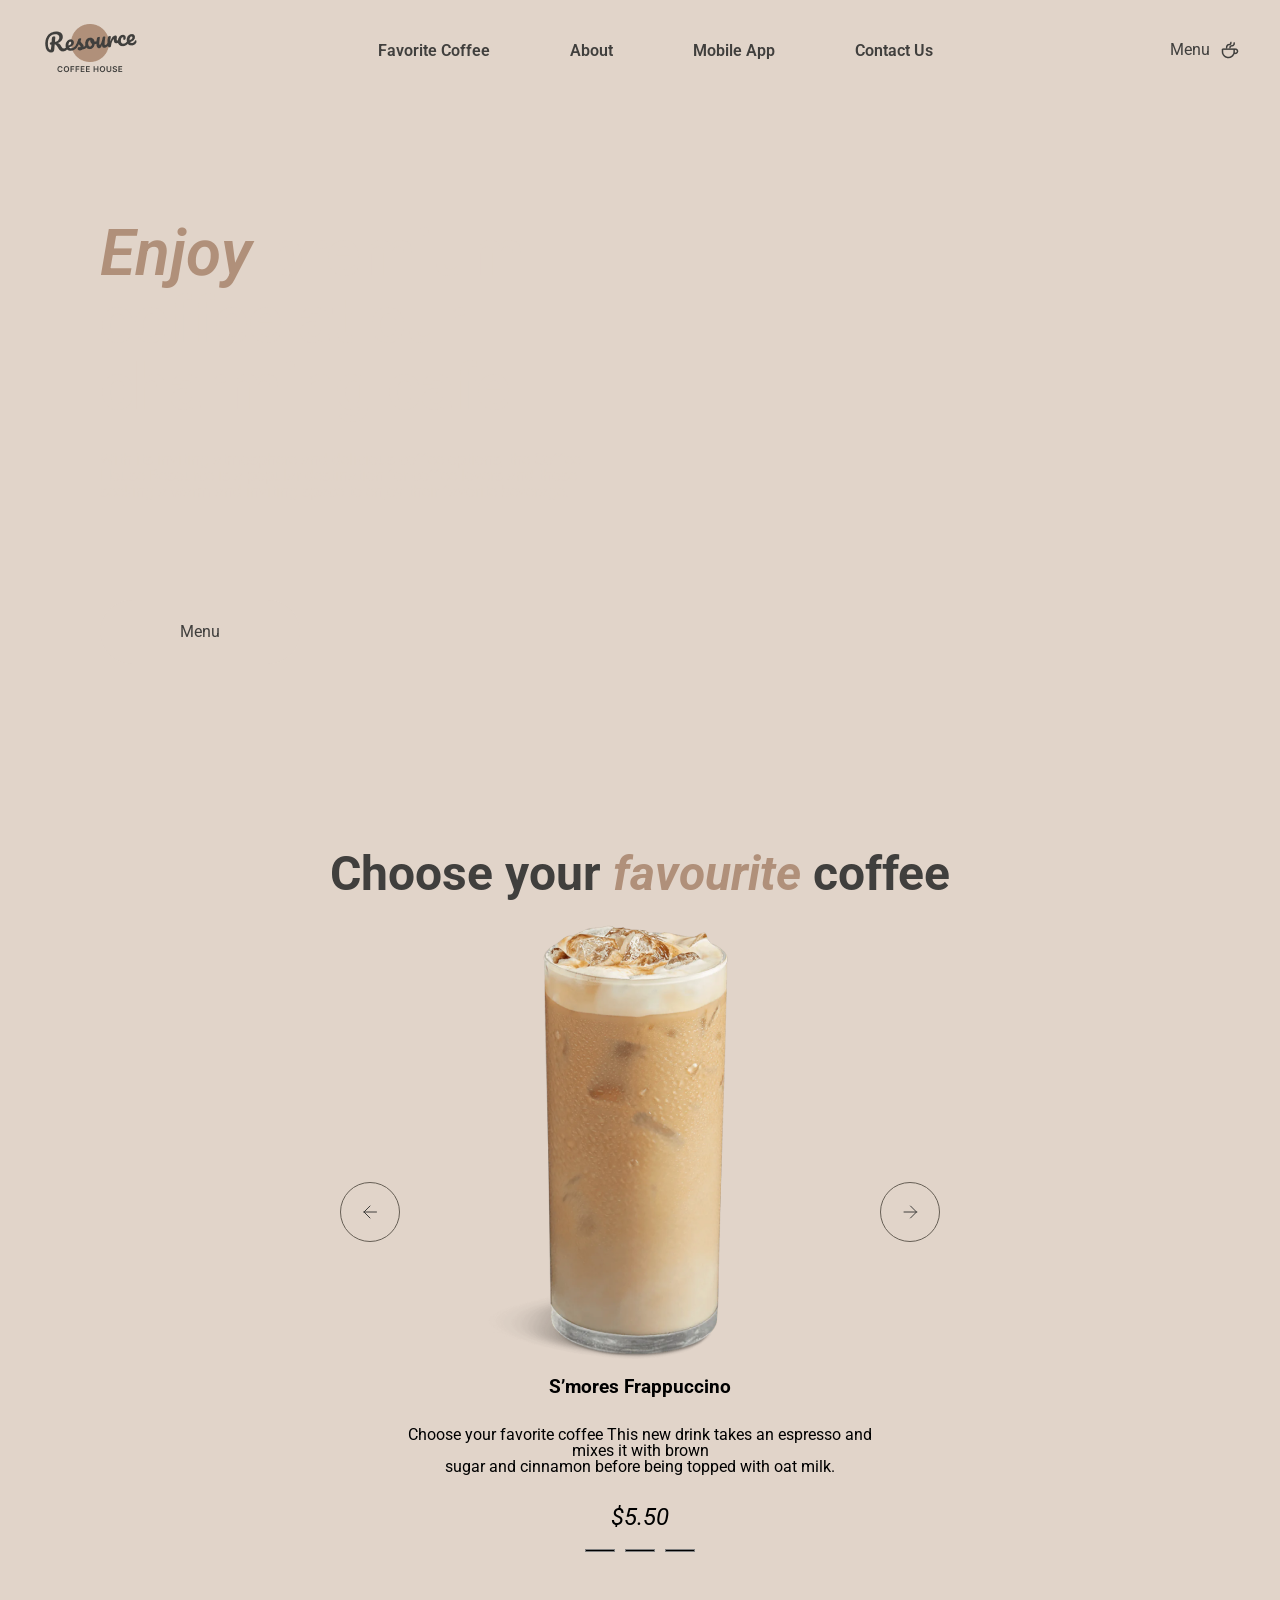
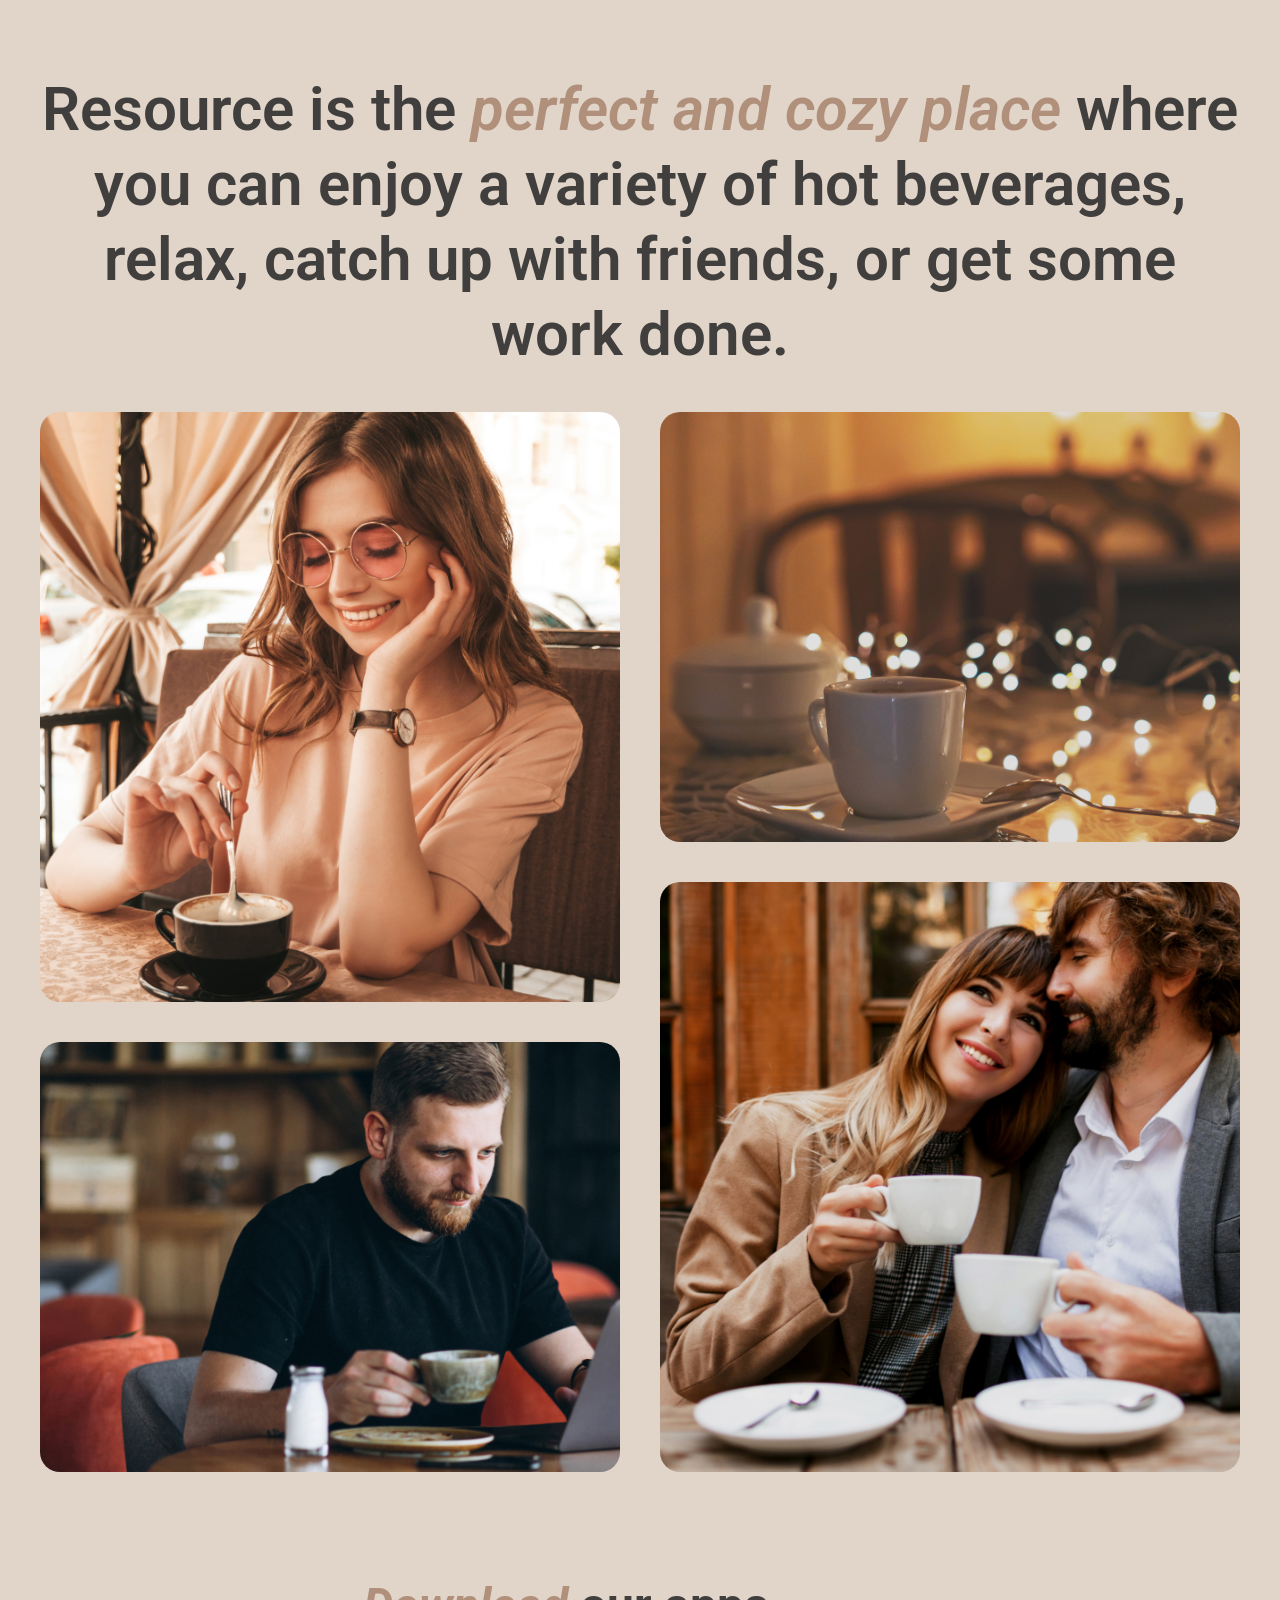
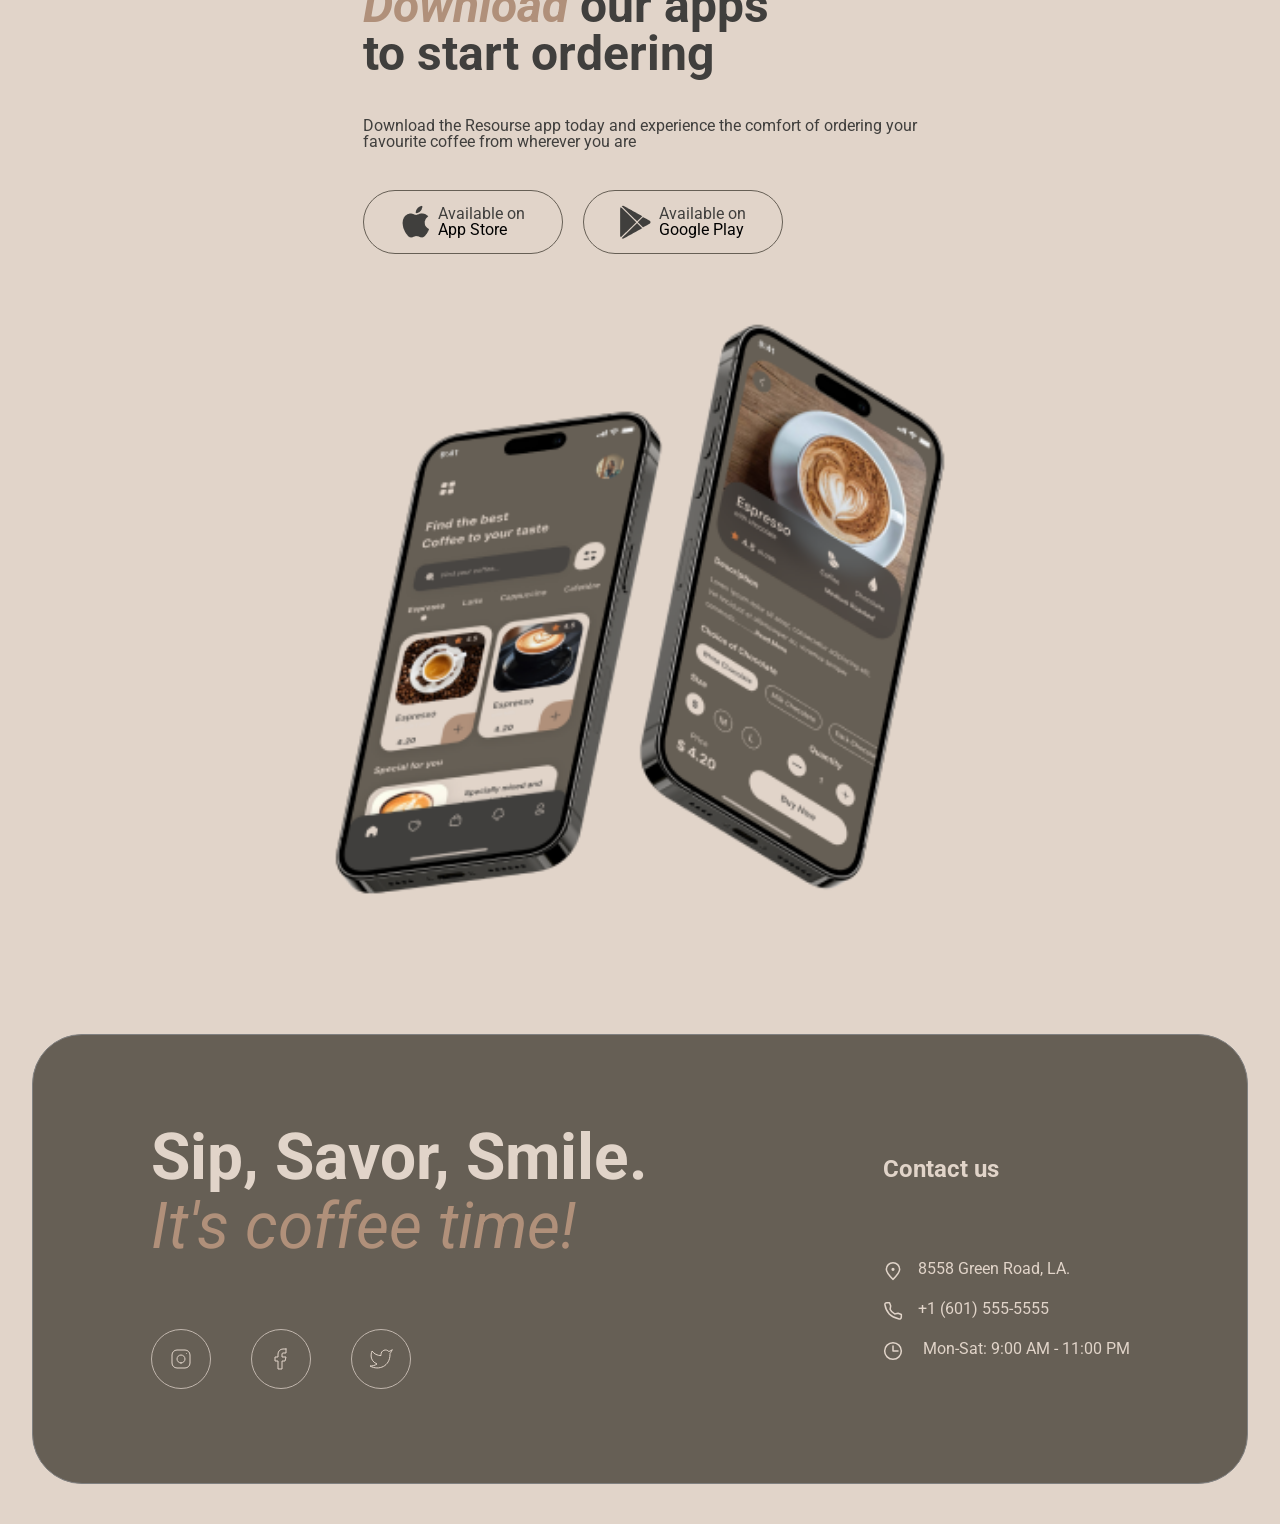
==== commit 00f5554a: "style: modify mobile app section based on PP" ====
--- a/coffee-shop/src/home/index.html
+++ b/coffee-shop/src/home/index.html
@@ -8,7 +8,6 @@
     <link rel="stylesheet" href="styles.css">
     <link rel="stylesheet" href="../common/header.css">
     <link rel="stylesheet" href="../common/footer.css">
-    <link rel="stylesheet" href="../media.css">
 </head>
 
 <body>
--- a/coffee-shop/src/home/styles.css
+++ b/coffee-shop/src/home/styles.css
@@ -96,11 +96,18 @@
   --max-width: 90rem;
   --medium-width: 48rem;
   --mobile-width: 23.75rem;
-  --hero-bg-color: #e1d4c9;
+  --bg-color: #e1d4c9;
   --hero-title-font-size: 4rem;
   --line-height: 105%;
   --bold-font-weight: 600;
   --text-color: #e1d4c9;
+  --border: 1px solid #665f55;
+  --brown-background: #665f55;
+  --text-dark: #403f3d;
+  --brown-border: 1px solid #665f55;
+  --light-border: 1px solid #c1b6ad;
+  --title-span-color: #b0907a;
+  --btn-transition: all ease 0.3s;
 }
 
 /* BUTTONS */
@@ -116,6 +123,7 @@
   background: var(--hero-bg-color);
   border-radius: 100px;
   position: relative;
+  transition: var(--btn-transition);
 }
 
 .button--primary::after {
@@ -142,12 +150,12 @@
   gap: 0.5rem;
   width: 12.5rem;
   height: 2.75rem;
-  border: 1px solid #665f55;
+  border: var(--border);
   border-radius: 100px;
 }
 
 .button-secondary:hover {
-  background: #665f55;
+  background: var(--brown-background);
   border-radius: 100px;
 }
 
@@ -160,19 +168,19 @@
   gap: 0.5rem;
   width: 12.5rem;
   height: 4rem;
-  border: 1px solid #665f55;
-  border-radius: 100px;
+  border: var(--brown-border);
+  border-radius: 100px;
+  transition: var(--btn-transition);
 }
 
 .button-app-store:hover {
-  background: #665f55;
+  background: var(--brown-background);
   border-radius: 100px;
   color: var(--text-color);
 }
 
 .button-app-store:hover .mobile-app__link-text {
   color: white;
-  /* App Store */
   color: var(--text-color);
 }
 
@@ -185,12 +193,13 @@
   gap: 0.5rem;
   width: 12.5rem;
   height: 4rem;
-  border: 1px solid #665f55;
-  border-radius: 100px;
+  border: var(--border);
+  border-radius: 100px;
+  transition: var(--btn-transition);
 }
 
 .button-google-play:hover {
-  background: #665f55;
+  background: var(--brown-background);
   border-radius: 100px;
   color: var(--text-color);
 }
@@ -204,13 +213,13 @@
   gap: 0.5rem;
   width: 7.1875rem;
   height: 2.875rem;
-  border: 1px solid #c1b6ad;
+  border: var(--light-border);
   border-radius: 100px;
 }
 
 .tab-button:hover,
 .tab-button.active {
-  background: #665f55;
+  background: var(--brown-background);
 }
 
 /* HERO SECTION START */
@@ -221,7 +230,7 @@
   max-width: var(--max-width);
   width: 100%;
   height: auto;
-  background-color: var(--hero-bg-color);
+  background-color: var(--bg-color);
   padding: 0 1.25rem 1.875rem;
   margin: 0 auto;
 }
@@ -264,12 +273,12 @@
 
 .hero__text {
   width: 33rem;
-   color: var(--text-color);
+  color: var(--text-color);
   font-size: 1em;
 }
 
 .hero__title span {
-  color: #b0907a;
+  color: var(--title-span-color);
 }
 
 .hero__link {
@@ -282,8 +291,8 @@
   height: 4rem;
   border-radius: 100px;
   border: #000000;
-  background: var(--hero-bg-color);
-  color: #403f3d;
+  background: var(--bg-color);
+  color: var(--text-dark);
   padding: 1.25rem 4.875rem;
   cursor: pointer;
   transition: background-color 0.3 ease;
@@ -299,11 +308,9 @@
 }
 
 .hero__btn-text {
-  color: #403f3d;
+  color: var(--text-dark);
   font-style: normal;
 }
-
-
 
 @media (min-width: 381px) and (max-width: 768px) {
   .hero {
@@ -312,7 +319,7 @@
     align-items: center;
     padding: 0px 40px;
     width: 100%;
-    max-width: 768px;
+    max-width: var(--medium-width);
     height: auto;
   }
 
@@ -344,16 +351,13 @@
 }
 
 @media (max-width: 23.75rem) {
-
   .hero {
     width: 100%;
     max-width: 380px;
   }
 
   .hero__title {
-    /* width: 316px; */
     font-family: "Inter";
-    /* font-style: italic; */
     font-weight: 600;
     font-size: 42px !important;
     line-height: 115%;
@@ -370,21 +374,19 @@
   }
 }
 
-
 /* HERO SECTION END */
 
 /* FAVE COFFEE SECTION START */
 .slider {
+  display: flex;
+  flex-direction: column;
+  align-items: center;
   width: 100%;
   max-width: 90rem;
   height: auto;
-  display: flex;
-  flex-direction: column;
-  padding: 0px 40px;
-  align-items: center;
+  padding: 80px 40px 0px;
   margin: 0 auto;
-  background-color: #e1d4c9;
-  padding-top: 80px;
+  background-color: var(--bg-color);
 }
 
 .slider__container {
@@ -397,12 +399,12 @@
 
 .slider__title {
   font-size: 3rem;
-  color: #403f3d;
+  color: var(--text-dark);
   text-align: center;
 }
 
 .slider__title span {
-  color: #b0907a;
+  color: var(--title-span-color);
 }
 
 .slider__box {
@@ -416,7 +418,6 @@
   max-width: 30rem;
   margin: 0 auto;
   overflow: hidden;
-  /* position: relative; */
 }
 
 .slider__track {
@@ -470,7 +471,6 @@
 .slider__item-price {
   color: black;
   font-size: 1.5rem;
-  /* justify-self: center; */
 }
 
 .slider__progressbar {
@@ -495,7 +495,7 @@
 }
 
 span {
-  color: #b0907a;
+  color: var(--title-span-color);
   font-style: italic;
 }
 
@@ -606,7 +606,7 @@
     font-size: 1rem;
     line-height: 150%;
     text-align: center;
-    color: #403f3d;
+    color: var(--text-dark);
   }
 
   .slider__btn {
@@ -618,20 +618,19 @@
 .about {
   display: flex;
   width: 100%;
-  max-width: 1440px;
+  max-width: var(--max-width);
   height: auto;
-  background-color: #e1d4c9;
+  background-color: var(--bg-color);
   padding: 40px;
   margin: 0 auto;
-  padding-top: 40px;
 }
 
 .about__container {
   display: flex;
   flex-wrap: wrap;
   flex-direction: column;
+  padding-top: 80px;
   gap: 10px;
-  /* margin: 0 auto; */
 }
 
 .about__title {
@@ -641,11 +640,11 @@
   font-weight: 600;
   font-size: 3.75rem;
   line-height: 125%;
-  color: #403f3d;
+  color: var(--text-dark);
 }
 
 .about__title span {
-  color: #b0907a;
+  color: var(--title-span-color);
 }
 
 .about__images {
@@ -702,7 +701,7 @@
     align-items: center;
     padding: 0px 20px;
     gap: 40px;
-    max-width: 768px;
+    max-width: var(--medium-width);
     height: auto;
     padding-top: 40px;
   }
@@ -738,7 +737,7 @@
     font-weight: 600;
     font-size: 60px;
     line-height: 125%;
-    color: #403f3d;
+    color: var(--text-dark);
   }
 }
 
@@ -749,7 +748,7 @@
     align-items: center;
     padding: 0px 16px;
     gap: 40px;
-    max-width: 380px;
+    max-width: var(--mobile-width);
     height: auto;
     padding-top: 40px;
   }
@@ -797,44 +796,53 @@
 .mobile-app {
   display: flex;
   width: 100%;
-  max-width: 1440px;
+  max-width: var(--max-width);
   height: auto;
-  background-color: #e1d4c9;
+  background-color: var(--bg-color);
   margin: 0 auto;
+  flex-direction: row;
+  justify-content: center;
+  align-items: center;
+  padding: 0px 16px;
+  gap: 100px;
 }
 
 .mobile-app__container {
   display: flex;
-  justify-content: space-around;
+  flex-wrap: wrap;
+  justify-content: center;
+  align-items: center;
   width: 100%;
   margin: 0 auto;
-  padding: 40px;
+  padding: 70px;
 }
 
 .mobile-app__leftbx {
   display: flex;
   flex-direction: column;
+  align-items: felx-start;
+  justify-content: flex-start;
   gap: 40px;
 }
 
 .mobile-app__title {
   font-size: 3rem;
-  color: #403f3d;
-  margin-top: 130px;
+  color: var(--text-dark);
 }
 
 .mobile-app__title span {
-  color: #b0907a;
+  color: var(--title-span-color);
 }
 
 .mobile-app__text {
-  color: #403f3d;
+  color: var(--text-dark);
 }
 
 .mobile-app__applinks {
   display: flex;
   flex-direction: row;
   gap: 20px;
+  align-self: flex-start;
 }
 
 .mobile-app__link:hover {
@@ -846,10 +854,11 @@
   width: 100%;
   max-height: 39.38rem;
   height: 100%;
+  /* align-self: flex-start; */
 }
 
 .mobile-app__link-text--available {
-  color: #403f3d;
+  color: var(--text-dark);
   font-style: normal;
 }
 
@@ -857,12 +866,12 @@
 
 @media (min-width: 381px) and (max-width: 768px) {
   .mobile-app {
-    max-width: 768px;
+    max-width: var(--medium-width);
     width: 100%;
   }
 
   .mobile-app__container {
-    max-width: 768px;
+    max-width: var(--medium-width);
     flex-direction: column;
     align-items: center;
     justify-content: center;
@@ -871,7 +880,6 @@
   .mobile-app__rightbx {
     width: 100%;
     height: 100%;
-
     max-width: 630px;
     max-height: 630px;
   }
@@ -879,12 +887,13 @@
 
 @media (max-width: 380px) {
   .mobile-app {
-    max-width: 380px;
-    width: 100%;
+    max-width: var(--mobile-width);
+    width: 100%;
+    padding-top: 0px;
   }
 
   .mobile-app__container {
-    max-width: 380px;
+    max-width: var(--mobile-width);
     flex-direction: column;
     align-items: center;
     justify-content: center;
@@ -915,7 +924,7 @@
   position: relative;
   width: 800px;
   height: 504px;
-  background: #e1d4c9;
+  background: var(--bg-color);
   border-radius: 40px;
   position: fixed;
   top: 50%;
--- a/coffee-shop/src/common/footer.css
+++ b/coffee-shop/src/common/footer.css
@@ -128,7 +128,7 @@
   .footer {
     width: 100%;
     max-width: 768px;
-    padding: 0px 40px 30px;
+    padding: 90px 40px 30px;
     flex-direction: column;
   }
 
@@ -142,21 +142,22 @@
   }
 }
 
-@media  (max-width: 380px) {
+@media (max-width: 380px) {
   .footer {
     width: 100%;
     max-width: 380px;
-    padding: 0px 40px 30px;
-    flex-direction: column;
+    /* padding: 0px 40px 30px; */
+    flex-direction: column;
+    padding: 0px 16px;
   }
 
   .footer__container {
     flex-direction: column;
     justify-content: flex-start;
     align-items: flex-start;
-    gap: 20px;
-    padding: 40px;
-    height: auto;
+    height: auto;
+    padding: 60px 16px;
+    gap: 40px;
   }
 
   .footer__greeting {
@@ -179,9 +180,6 @@
     max-width: 204px;
   }
 }
-
-
-
 
 /* fix  */
 /* @media (min-width: 769px) and (max-width: 1100px) {
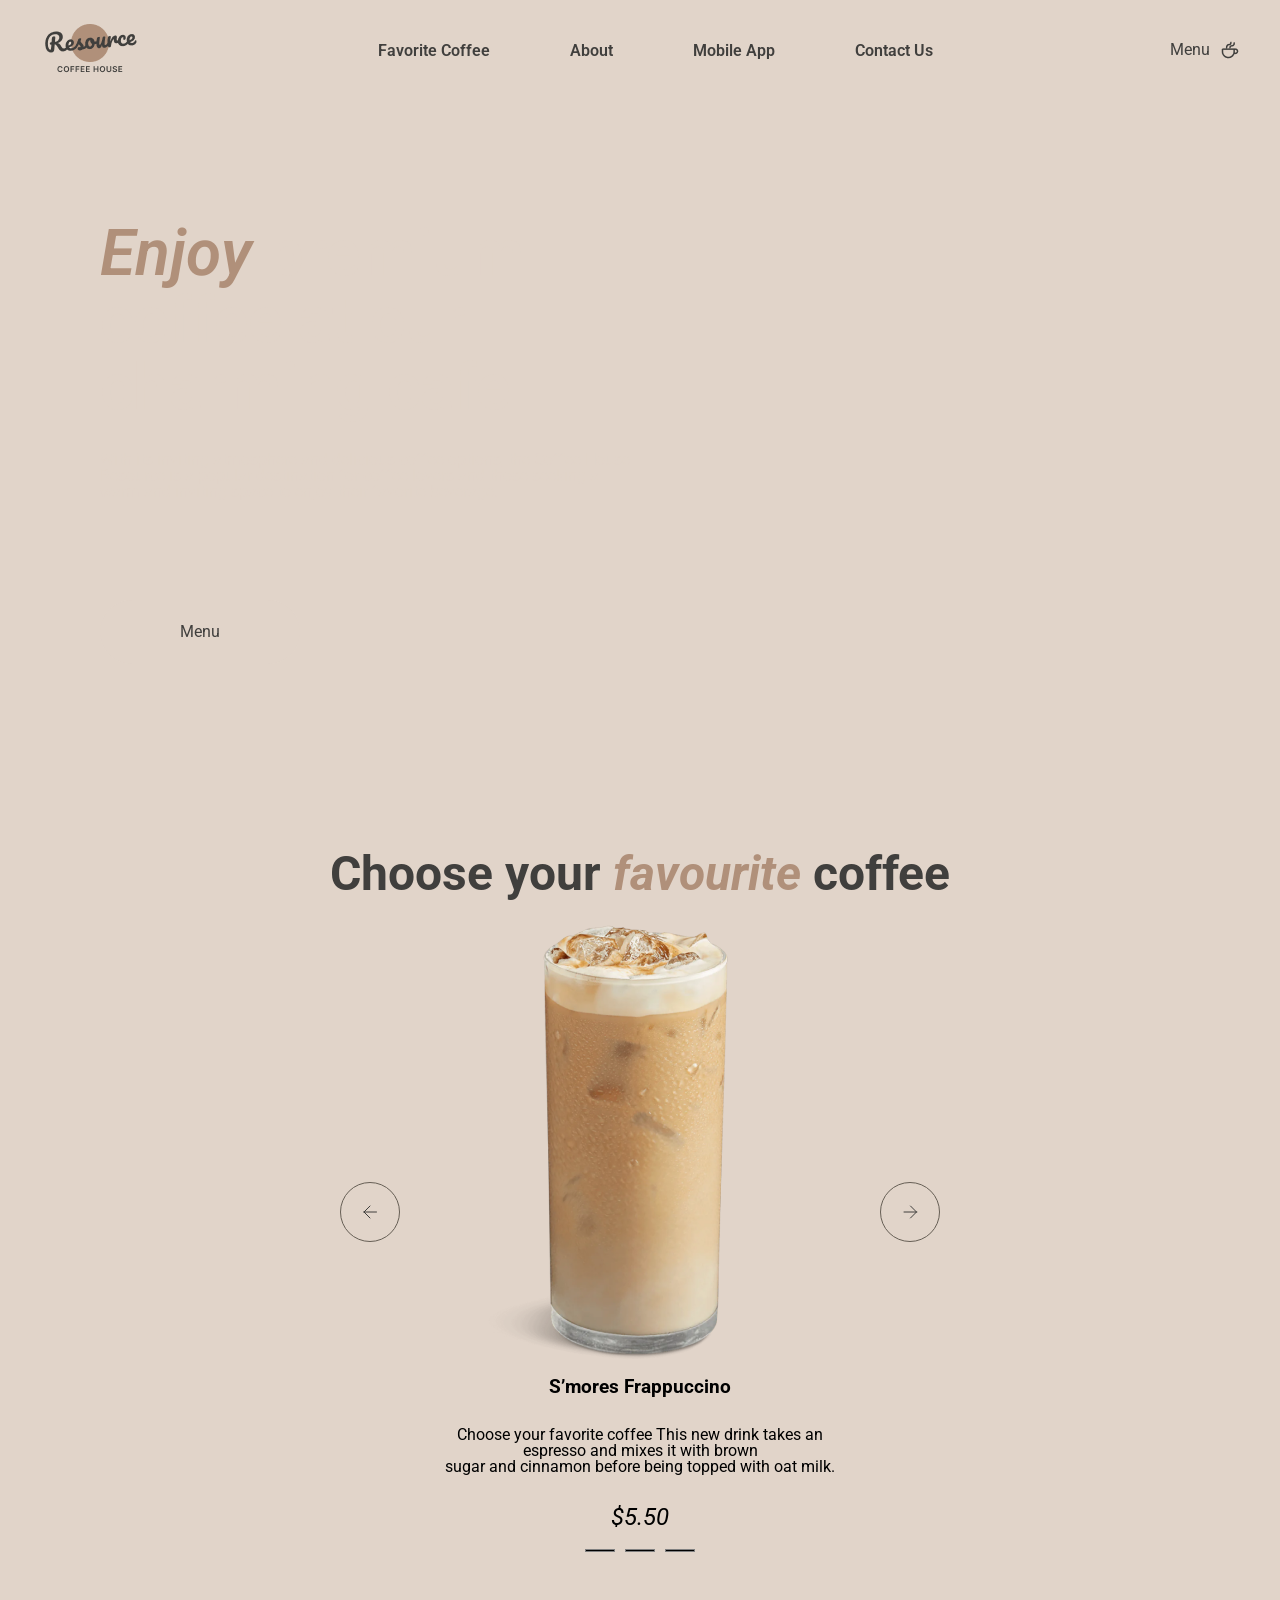
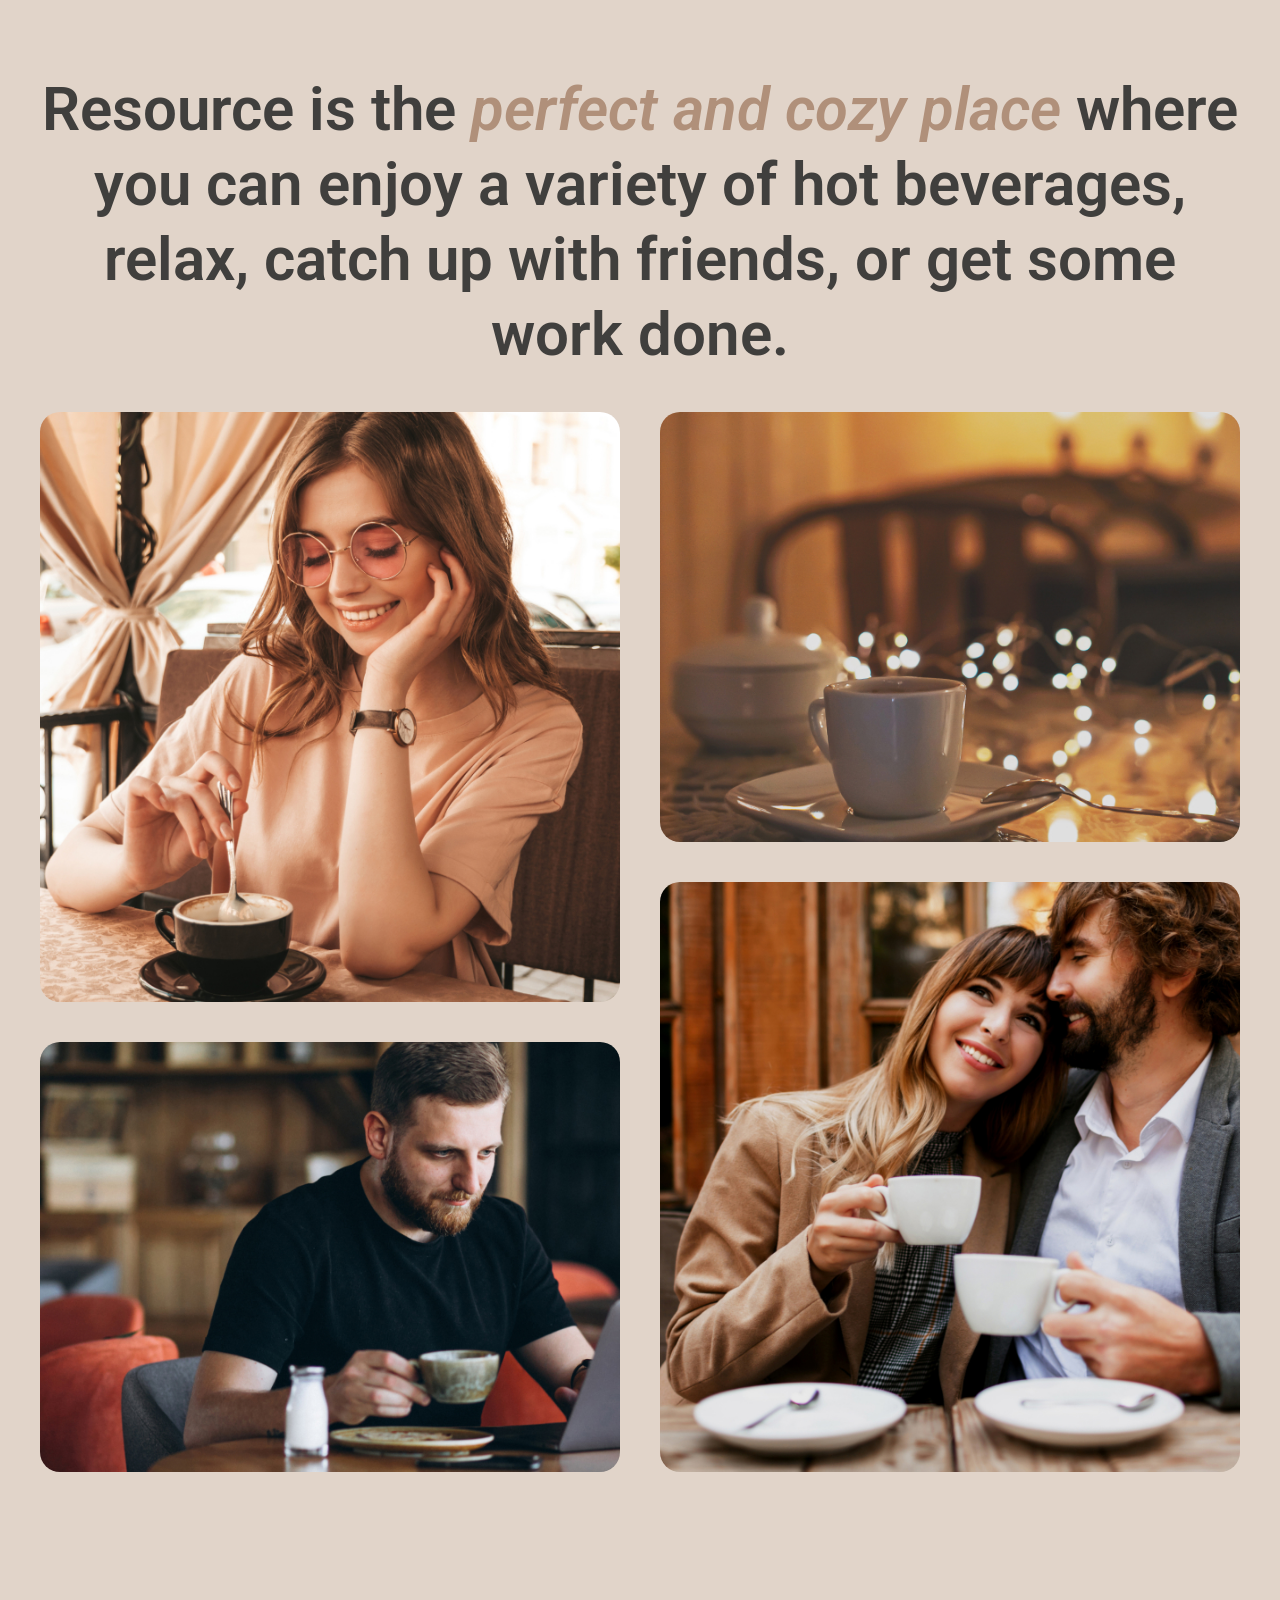
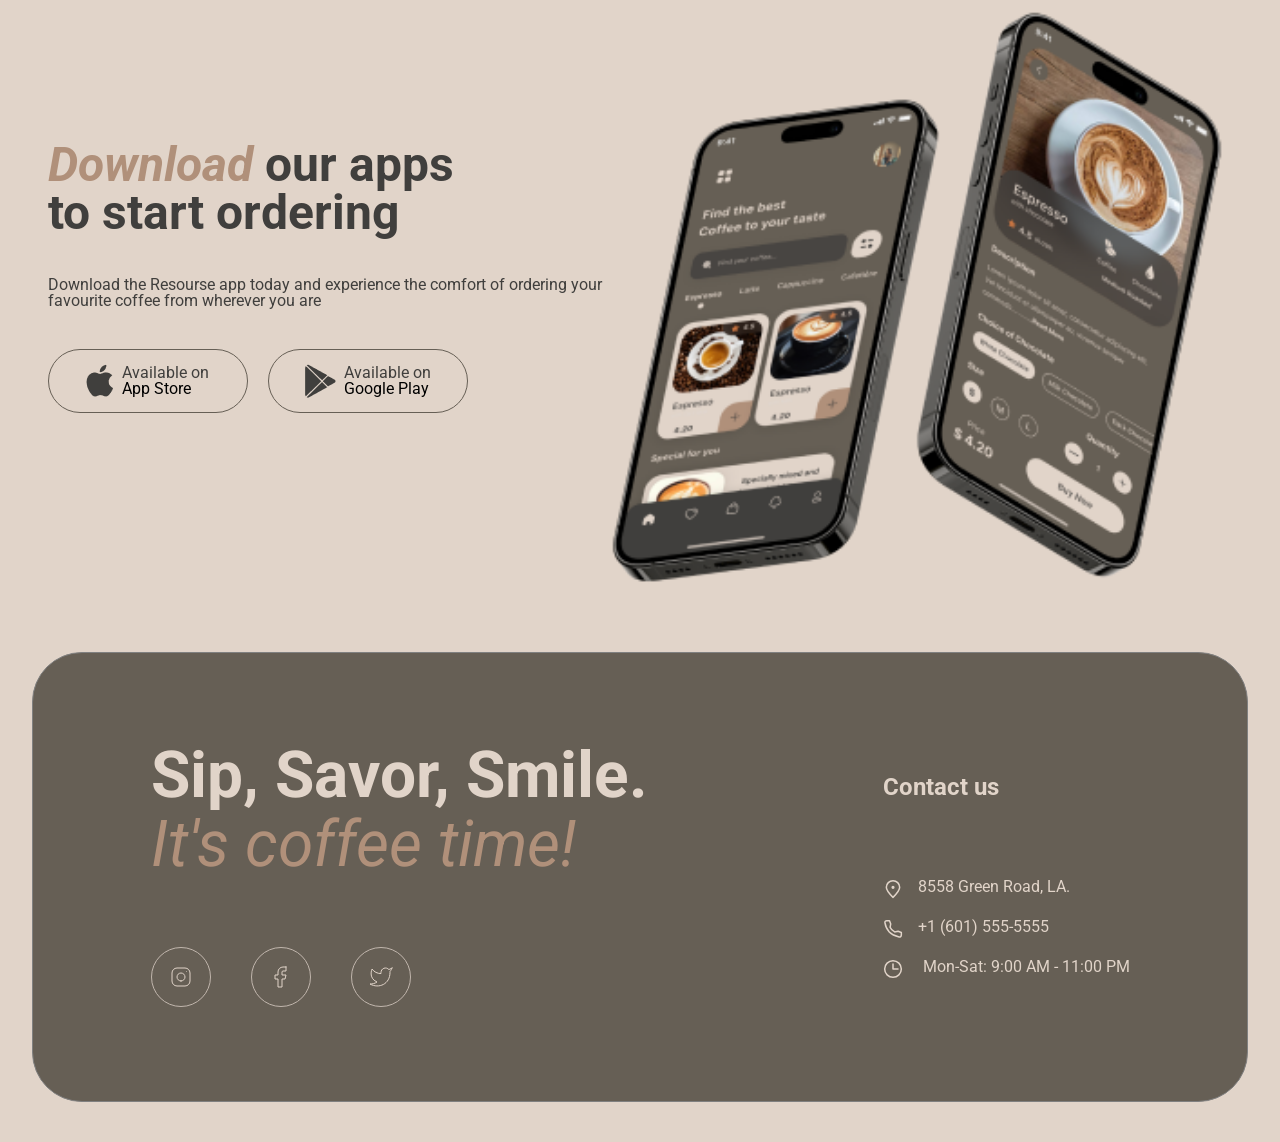
==== commit c8bf8f43: "refactor: modify styles based on PP" ====
--- a/coffee-shop/src/home/index.html
+++ b/coffee-shop/src/home/index.html
@@ -110,7 +110,7 @@
                                         <span class="slider__item-price">$5.50</span>
                                     </div>
                                 </div>
-                                <div class="slider__item">
+                                <!-- <div class="slider__item">
                                     <img src="../../assets/imeges/coffee-slider-2-min.png" alt="coffee"
                                         class="slider__item-image" />
                                     <div class="slider__item-textbox">
@@ -122,8 +122,8 @@
                                         </p>
                                         <span class="slider__item-price">$5.50</span>
                                     </div>
-                                </div>
-                                <div class="slider__item">
+                                </div> -->
+                                <!-- <div class="slider__item">
                                     <img src="../../assets/imeges/coffee-slider-3-min.png" alt="coffee"
                                         class="slider__item-image" />
                                     <div class="slider__item-textbox">
@@ -135,7 +135,7 @@
                                         </p>
                                         <span class="slider__item-price">$5.50</span>
                                     </div>
-                                </div>
+                                </div> -->
                             </div>
                         </div>
                         <button class="slider__btn slider__btn--right">
--- a/coffee-shop/src/home/styles.css
+++ b/coffee-shop/src/home/styles.css
@@ -257,7 +257,7 @@
   position: absolute;
   left: 6.25rem;
   top: 7.5rem;
-  width: 33.13rem;
+  max-width: 33.13rem;
   height: 27.75rem;
   color: var(--text-color);
 }
@@ -266,13 +266,13 @@
   font-size: 4rem;
   line-height: 105%;
   font-weight: 600;
-  width: 33rem;
+  /* width: 33rem; */
   height: 27.75rem;
   padding-bottom: 1.875rem;
 }
 
 .hero__text {
-  width: 33rem;
+  /* width: 33rem; */
   color: var(--text-color);
   font-size: 1em;
 }
@@ -317,7 +317,6 @@
     display: flex;
     flex-direction: column;
     align-items: center;
-    padding: 0px 40px;
     width: 100%;
     max-width: var(--medium-width);
     height: auto;
@@ -327,13 +326,13 @@
     display: flex;
     flex-direction: column;
     align-items: center;
-    padding: 0px 40px;
   }
 
   .hero__descr {
-    left: 4.25rem;
+    left: 2.25rem;
     top: 4rem;
-    min-width: 16rem;
+    max-width: 80%;
+    /* min-width: 16rem; */
     margin: 0 auto;
   }
 
@@ -341,20 +340,31 @@
     font-size: 3rem;
     line-height: 105%;
     font-weight: 600;
+    /* min-width: 16rem; */
+    padding-bottom: 1.875rem;
+  }
+
+  /* .hero__text {
     min-width: 16rem;
-    padding-bottom: 1.875rem;
-  }
-
-  .hero__text {
-    min-width: 16rem;
-  }
+  } */
 }
 
 @media (max-width: 23.75rem) {
   .hero {
-    width: 100%;
-    max-width: 380px;
-  }
+    display: flex;
+    flex-direction: column;
+    align-items: center;
+    width: 100%;
+    height: auto;
+    max-width: var(--mobile-width);
+  }
+
+  .hero__container {
+    display: flex;
+    flex-direction: column;
+    align-items: center;
+  }
+
 
   .hero__title {
     font-family: "Inter";
@@ -366,12 +376,13 @@
   .hero__descr {
     left: 3.25rem;
     top: 3rem;
+    max-width: 80%;
+    /* max-width: 16rem; */
+  }
+
+   /* .hero__text {
     max-width: 16rem;
-  }
-
-  .hero__text {
-    max-width: 16rem;
-  }
+  } */
 }
 
 /* HERO SECTION END */
@@ -462,6 +473,7 @@
 
 .slider__item-description {
   text-align: center;
+  max-width: 85%;
 }
 
 .slider__item-image {
@@ -550,7 +562,9 @@
     /* max-width: 25rem; */
     font-size: 1rem;
     text-align: center;
-  }
+    max-width: 85%;
+  }
+
 }
 
 @media (max-width: 380px) {
@@ -702,6 +716,7 @@
     padding: 0px 20px;
     gap: 40px;
     max-width: var(--medium-width);
+    width: 100%;
     height: auto;
     padding-top: 40px;
   }
@@ -814,13 +829,13 @@
   align-items: center;
   width: 100%;
   margin: 0 auto;
-  padding: 70px;
+  padding-top: 70px;
 }
 
 .mobile-app__leftbx {
   display: flex;
   flex-direction: column;
-  align-items: felx-start;
+  align-items: flex-start;
   justify-content: flex-start;
   gap: 40px;
 }
@@ -843,6 +858,7 @@
   flex-direction: row;
   gap: 20px;
   align-self: flex-start;
+  flex-wrap: wrap;
 }
 
 .mobile-app__link:hover {
@@ -868,12 +884,15 @@
   .mobile-app {
     max-width: var(--medium-width);
     width: 100%;
+    margin: 0 auto;
   }
 
   .mobile-app__container {
     max-width: var(--medium-width);
-    flex-direction: column;
-    align-items: center;
+    width: 100%;
+    margin: 0 auto;
+    flex-direction: column;
+    align-items: flex-start;
     justify-content: center;
   }
 
@@ -895,7 +914,7 @@
   .mobile-app__container {
     max-width: var(--mobile-width);
     flex-direction: column;
-    align-items: center;
+    align-items: flex-start;
     justify-content: center;
   }
 
--- a/coffee-shop/src/common/footer.css
+++ b/coffee-shop/src/common/footer.css
@@ -110,7 +110,7 @@
   .footer {
     width: 100%;
     max-width: 900px;
-    padding: 0px 40px 30px;
+    padding: 0px 16px 30px;
     flex-direction: column;
   }
 
@@ -124,11 +124,11 @@
   }
 }
 
-@media (min-width: 381px) and (max-width: 768px) {
+@media (min-width: 501px) and (max-width: 768px) {
   .footer {
     width: 100%;
     max-width: 768px;
-    padding: 90px 40px 30px;
+    padding: 90px 16px 30px;
     flex-direction: column;
   }
 
@@ -142,10 +142,10 @@
   }
 }
 
-@media (max-width: 380px) {
-  .footer {
-    width: 100%;
-    max-width: 380px;
+@media (min-width: 381px)  and (max-width: 500px) {
+  .footer {
+    width: 100%;
+    max-width: 500px;
     /* padding: 0px 40px 30px; */
     flex-direction: column;
     padding: 0px 16px;
@@ -181,127 +181,44 @@
   }
 }
 
-/* fix  */
-/* @media (min-width: 769px) and (max-width: 1100px) {
-  .footer {
-    width: 100%;
-    max-width: 1110px;
-    padding: 0px 40px 30px;
-    flex-direction: column;
-    justify-content: flex-start;
-  }
-
-  .footer__container {
-    flex-direction: column;
-    justify-content: flex-start;
-    gap: 20px;
-    padding: 20px;
-    height: auto;
-  }
-} */
-
-/* fix  */
-/* @media (min-width: 381px) and (max-width: 768px) {
-  .footer {
-    max-width: 48rem;
-    width: 100%;
-display: flex;
-flex-direction: column;
-justify-content: center;
-padding: 0px 40px;
-width: 768px;
-  }
-
-  .footer__container {
-    flex-direction: column;
-    justify-content: flex-start;
-    align-items: center;
-    height: auto;
-display: flex;
-flex-direction: column;
- justify-self: start;
-display: flex;
-flex-direction: column;
-justify-content: center;
-align-items: flex-start;
-padding: 0px;
-gap: 40px;
-width: 568px;
-  }
-
-  .footer__right {
-   
-display: flex;
-flex-direction: column;
-justify-content: center;
-align-items: flex-start;
-padding: 0px;
-gap: 40px;
-
-width: 568px;
-
-flex: none;
-order: 1;
-align-self: stretch;
-flex-grow: 0;
-
+@media (max-width: 380px)  {
+  .footer {
+    width: 100%;
+    max-width: var(--mobile-width);
+    flex-direction: column;
+    padding: 0px 16px;
+  }
+
+  .footer__container {
+    flex-direction: column;
+    justify-content: flex-start;
+    align-items: flex-start;
+    height: auto;
+    padding: 60px 16px;
+    gap: 40px;
+  }
+
+  .footer__greeting {
+    gap: 20px;
+    flex-direction: column;
+    justify-content: space-between;
   }
 
   .footer__greeting-title {
-    font-size: 2.75rem;
-    font-style: normal;
-    font-weight: 600;
-    line-height: 125%;
+    font-size: 2.2rem;
   }
 
   .footer__greeting-text {
-    color: #b0907a;
-    font-size: 3.75rem;
-  }
-
-  .footer__social-icon {
-    padding: 10px;
-  }
-
+    font-size: 2.2rem;
+  }
 
   .footer__social-icons {
     padding: 0px;
     gap: 12px;
     max-width: 204px;
   }
-} */
-
-/* @media (max-width: 380px) {
-  .footer {
-    max-width: 380px;
-    height: max-content;
-    flex-direction: column;
-    justify-content: center;
-    align-items: center;
-  }
-
-  .footer__container {
-    flex-direction: column;
-    justify-content: center;
-    align-items: center;
-    height: auto;
-    padding: 60px 16px;
-    gap: 40px;
-  }
-
-  .footer__left {
-    flex-direction: column;
-  }
-
- 
-
-  .footer__contact-info {
-    display: flex;
-    flex-direction: column;
-    justify-content: center;
-    align-items: flex-start;
-    padding: 0px;
-    gap: 40px;
-    max-width: 316px;
-  }
-} */
+}
+
+
+
+
